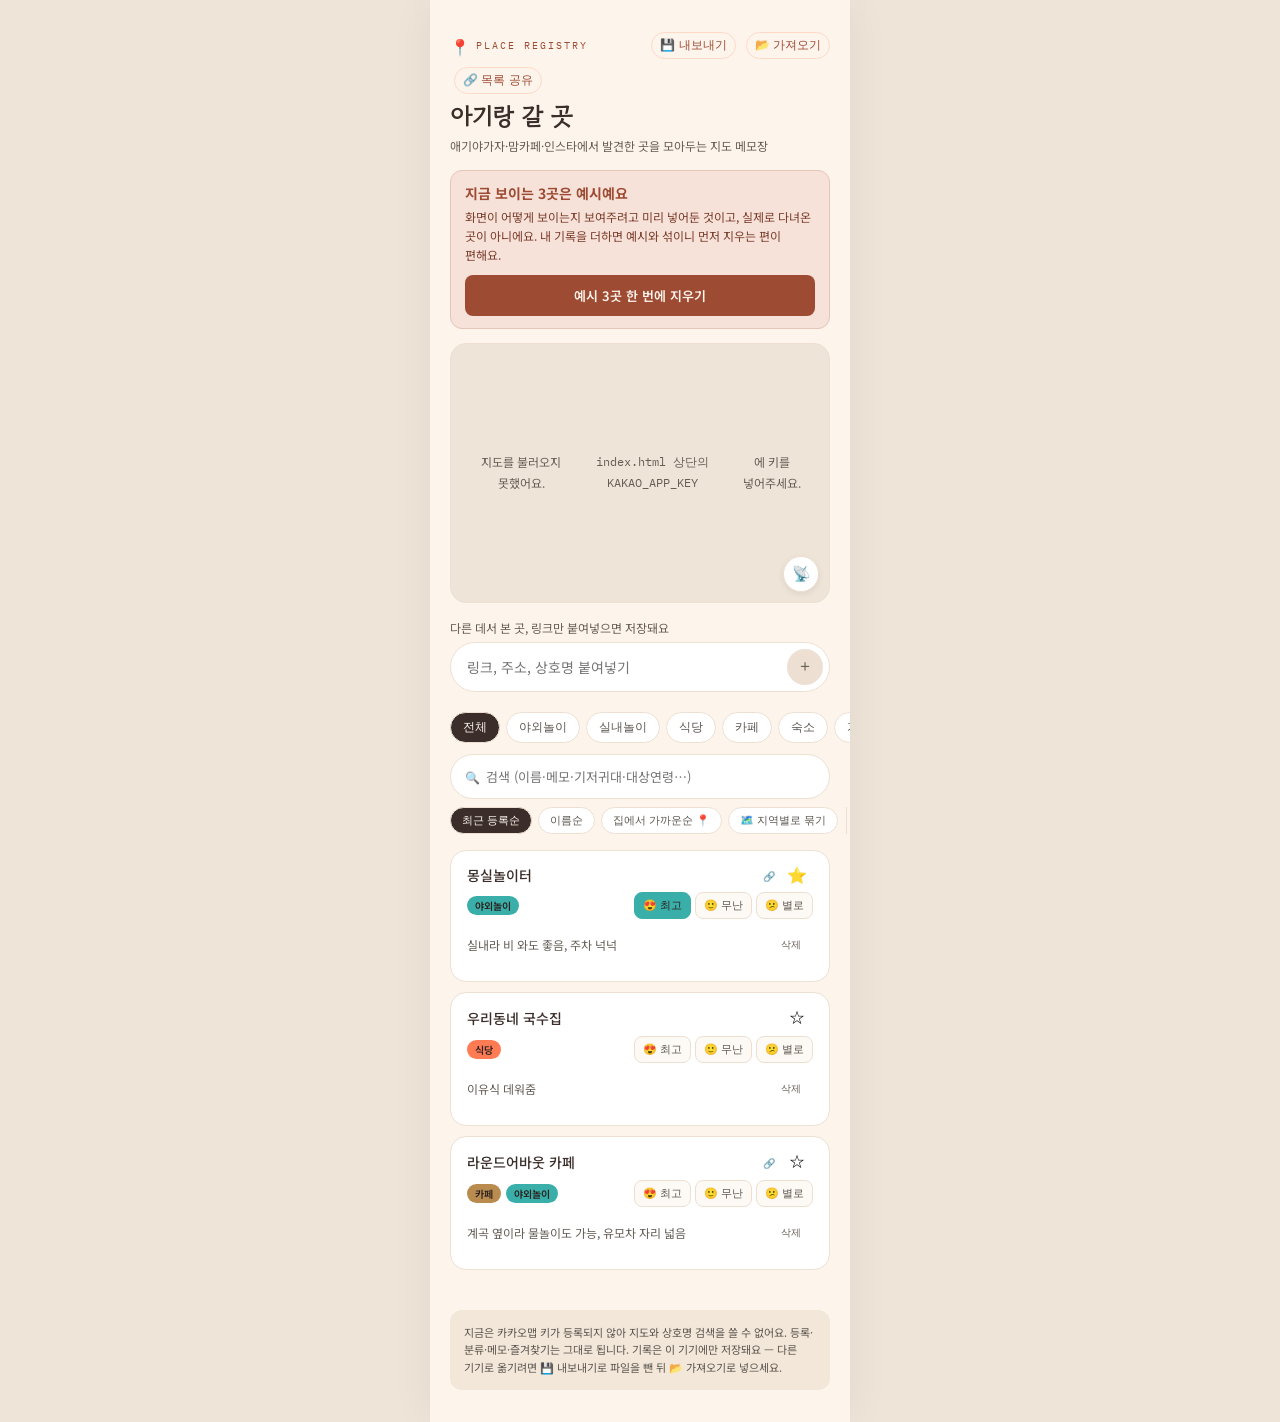
==== baby-place-registry/index.html @ be315171 "3초할일·아기랑갈곳 테스트 배포본 갱신 — 2026-09-28 머지분 정본(glowhalo-dev main 7690a0e) 그대로에 배포본 전용 noindex 줄만 유지. robo" ====
<!DOCTYPE html>
<html lang="ko">
<head>
<meta charset="UTF-8" />
<meta name="viewport" content="width=device-width, initial-scale=1.0, viewport-fit=cover" />
<title>아기랑 갈 곳</title>
<link rel="manifest" href="manifest.json" />
<link rel="icon" href="icons/icon-192.png" />
<link rel="apple-touch-icon" href="icons/apple-touch-icon.png" />
<meta name="theme-color" content="#FF7B54" />
<meta name="mobile-web-app-capable" content="yes" />
<meta name="apple-mobile-web-app-capable" content="yes" />
<meta name="apple-mobile-web-app-status-bar-style" content="black-translucent" />
<meta name="apple-mobile-web-app-title" content="아기랑 갈 곳" />
<!-- ⚠️ 이 줄은 배포본에만 있다(정본 glowhalo-dev 에는 없음).
     2026-09-26 회장 승인으로 "테스트용"으로만 올린 것이라 검색엔진에 잡히면 안 된다.
     테스트가 끝나면 이 폴더째 내린다. -->
<meta name="robots" content="noindex, nofollow" />
<meta name="description" content="애기야가자·맘카페·인스타에서 발견한 곳을, 링크만 붙여넣으면 바로 저장해두는 육아 전용 지도 메모장 — 자동 구분값 제안, 만족도, 즐겨찾기, 목록 파일 공유" />
<!-- 서비스워커 등록은 **폰트보다 먼저** 해야 한다.
     아래 @import가 응답을 못 받으면 그 스타일시트가 뒤따르는 스크립트 실행을 막는다.
     그래서 등록을 본문 스크립트에 두면 네트워크가 느리거나 끊긴 첫 방문에서 **등록 자체가 일어나지 않고**,
     다음 방문에도 오프라인이 안 되는데 아무도 모른다. (실측으로 확인했다 — 2026-09-25 큐 3.)
     여는 데 드는 비용이 거의 없고 나머지 코드에 기대지 않으므로 여기 둔다. -->
<script>
  if("serviceWorker" in navigator){
    navigator.serviceWorker.register("sw.js").catch(err => console.error("SW 등록 실패", err));
  }
</script>
<style>
  @import url('https://fonts.googleapis.com/css2?family=Gowun+Dodum&family=Noto+Sans+KR:wght@400;500;700&family=IBM+Plex+Mono:wght@500;600&display=swap');
  * { box-sizing:border-box; }
  /* 한글은 브라우저 기본값이 **음절 단위 아무 데서나 개행**이다. 좁은 폭에서 문구가 조금만 길어지면
     "내보내기"가 `내` / `보내기`로 반토막 난다 — 실측으로 320px 9곳, 375px 3곳, 390px 5곳이었다.
     (자매 앱 dividend-passbook이 2026-09-24에 정확히 이걸로 반려됐다.)

     `keep-all`을 몸통 전체에 건다. 이 앱은 화면 전부가 한국어 문장이고, 자리마다 골라 거는 쪽이
     오히려 빠뜨리기 쉬워서다. ⚠️ 대신 **긴 영문 토큰이 반대로 넘치는 것**을 같이 막는다 —
     장소 이름에 영문이 들어올 수 있고, 안내문에 `KAKAO_APP_KEY` 같은 식별자가 있다.
     `break-word`는 한 낱말이 줄을 통째로 넘칠 때만 끊으므로 한글 문장에는 영향이 없다.
     ⚠️ `anywhere`를 몸통에 걸어 봤더니 **한글과 로고까지 아무 데서나 끊겼다**(`PLACE REGISTR/Y`).
     그래서 몸통은 `break-word`로 두고, 사용자가 넣은 글자가 들어오는 자리에만 따로 건다(아래). */
  body { margin:0; background:#EFE4D8; font-family:'Noto Sans KR',sans-serif; display:flex; justify-content:center;
    word-break:keep-all; overflow-wrap:break-word; }
  .display { font-family:'Gowun Dodum', sans-serif; }
  .mono { font-family:'IBM Plex Mono', monospace; }
  .app { width:100%; max-width:420px; min-height:100vh; background:#FDF4EC; box-shadow:0 0 40px rgba(0,0,0,0.06); position:relative; }
  .header { padding:32px 20px 16px; }
  /* 머리말 버튼 줄. **줄바꿈은 이 행이 한다** — 버튼 안에서 낱말을 쪼개지 않는다.
     (B-1, 2026-09-26: `body`에 `keep-all`이 걸려 있는데도 「내보내기」가 360·390·430px 전부에서
      두 줄로 깨졌다. 같은 자리의 `overflow-wrap:break-word`가 칸이 좁아지는 순간 이기기 때문이다.
      `keep-all`은 「낱말 안에서 끊지 마라」이지 「칸을 넓혀라」가 아니다.) */
  .header .taghead { display:flex; align-items:center; gap:6px; flex-wrap:wrap; row-gap:8px; }
  .header .tag { font-size:10px; letter-spacing:.2em; color:#9E4B34; margin:0; }
  .header h1 { font-size:24px; margin:4px 0 0; color:#3B2E2A; }
  .header p.sub { font-size:12px; margin:4px 0 0; color:#655E56; }
  .addhint { font-size:12px; margin:0 0 6px; color:#655E56; }

  .map-wrap { position:relative; margin:0 20px 16px; border-radius:16px; overflow:hidden; border:1px solid #EDE0D2; height:260px; background:#EFE4D8; }
  #map { width:100%; height:100%; }
  .map-placeholder { height:100%; display:flex; align-items:center; justify-content:center; text-align:center; padding:20px; font-size:12px; line-height:1.7; color:#655E56; }
  .locate-btn { position:absolute; right:10px; bottom:10px; width:36px; height:36px; border-radius:999px; border:1px solid #EDE0D2; background:#fff; cursor:pointer; font-size:15px; box-shadow:0 2px 6px rgba(0,0,0,0.08); }

  .addwrap { padding:0 20px; }
  .quickadd { display:flex; align-items:center; gap:8px; border-radius:999px; padding:6px 6px 6px 16px; background:#fff; border:1px solid #EDE0D2; }
  .quickadd input { flex:1; border:none; outline:none; font-size:14px; padding:8px 0; color:#3B2E2A; background:transparent; font-family:'Noto Sans KR',sans-serif; }
  .quickadd button { width:36px; height:36px; border-radius:999px; border:none; display:flex; align-items:center; justify-content:center; background:#EDE0D2; color:#5C564F; cursor:pointer; flex-shrink:0; font-size:16px; }
  .quickadd button.active { background:#FF7B54; color:#2A211E; }

  #search-results { margin-top:8px; display:flex; flex-direction:column; gap:6px; }
  .searchitem { padding:10px 12px; border-radius:10px; background:#fff; border:1px solid #EDE0D2; cursor:pointer; }
  .searchitem b { display:block; font-size:13px; color:#3B2E2A; font-weight:500; }
  .searchitem span { display:block; font-size:11px; color:#655E56; margin-top:2px; }
  .searchempty { font-size:11px; color:#655E56; text-align:center; padding:10px 0; }
  .manuallink { display:block; width:100%; text-align:center; background:none; border:none; color:#655E56; font-size:11px; cursor:pointer; padding:10px 0 0; text-decoration:underline; }

  .draft { border-radius:16px; padding:16px; background:#fff; border:1px solid #EDE0D2; }
  .draft-top { display:flex; align-items:center; justify-content:space-between; margin-bottom:12px; }
  .draft-src { display:flex; align-items:center; gap:6px; font-size:11px; color:#655E56; }
  .draft-top button { background:none; border:none; cursor:pointer; color:#655E56; font-size:14px; }
  .draft input.name { width:100%; font-size:14px; font-weight:500; border-radius:8px; padding:8px 12px; margin-bottom:10px; border:1px solid #EDE0D2; background:#FDF9F4; color:#3B2E2A; box-sizing:border-box; }
  .draft-addr { font-size:11px; color:#655E56; margin:-6px 0 10px 2px; }
  .draft label { font-size:11px; color:#655E56; margin-bottom:6px; display:block; }
  .chiprow { display:flex; flex-wrap:wrap; gap:6px; margin-bottom:10px; }
  .chip { flex:1 1 auto; min-width:0; padding:6px 10px; border-radius:8px; font-size:11px; font-weight:500; border:1px solid #EDE0D2; background:#FDF9F4; color:#5C564F; cursor:pointer; text-align:center; }
  .chip.active { color:#fff; border:none; }
  .typeaddrow { display:flex; align-items:center; gap:6px; margin-bottom:12px; }
  .type-emoji-input { width:36px; flex-shrink:0; text-align:center; border-radius:8px; padding:6px 4px; border:1px dashed #EDE0D2; background:#FDF9F4; font-size:13px; color:#3B2E2A; font-family:inherit; }
  .type-name-input { flex:1; min-width:0; border-radius:8px; padding:6px 10px; border:1px dashed #EDE0D2; background:#FDF9F4; font-size:12px; color:#3B2E2A; font-family:'Noto Sans KR',sans-serif; }
  .type-emoji-input:focus, .type-name-input:focus { outline:none; border-color:#FF7B54; }
  .type-add-btn { flex-shrink:0; padding:6px 12px; border-radius:8px; border:none; background:#EDE0D2; color:#fff; font-size:11px; font-weight:500; cursor:pointer; }
  .draft textarea { width:100%; font-size:14px; border-radius:8px; padding:8px 12px; margin-bottom:12px; border:1px solid #EDE0D2; background:#FDF9F4; color:#3B2E2A; resize:none; box-sizing:border-box; font-family:'Noto Sans KR',sans-serif; }
  .locbtn { width:100%; padding:9px; border-radius:8px; border:1px dashed #FFB69A; background:#FFF6F1; color:#9E4B34; font-size:12px; font-weight:500; cursor:pointer; margin-bottom:12px; }
  .locbtn.set { border-style:solid; border-color:#EDE0D2; background:#FDF9F4; color:#5C564F; }
  .draft .save { width:100%; padding:10px; border-radius:12px; border:none; background:#3B2E2A; color:#FDF4EC; font-size:14px; font-weight:500; cursor:pointer; }

  .filters { padding:20px 20px 0; display:flex; align-items:center; gap:6px; overflow-x:auto; }
  /* 좁은 화면에서는 가로로 밀지 않고 접는다 — 320px에서 오른쪽이 잘려 보였다(3차 심사 ⚪ 참고).
     스크롤은 되지만 "여기 더 있다"가 보이지 않으면 없는 것과 같다. */
  @media (max-width: 380px) {
    .filters { flex-wrap:wrap; overflow-x:visible; row-gap:6px; }
    /* 접는 모드에서는 칩이 **줄어들 수 있어야** 한다. `flex-shrink:0`은 가로로 미는 모드에서
       칩이 납작해지지 않게 걸어 둔 것인데, 접는 모드에서는 그게 화면을 밀어낸다(320px에서 54px). */
    .fbtn { flex-shrink:1; max-width:100%; }
  }
  .fbtn { flex-shrink:0; padding:6px 12px; border-radius:999px; font-size:12px; font-weight:500; border:1px solid #EDE0D2; background:#fff; color:#5C564F; cursor:pointer; }
  .fbtn.active { background:#3B2E2A; color:#FDF4EC; }
  .favbtn { flex-shrink:0; width:32px; height:32px; border-radius:999px; display:flex; align-items:center; justify-content:center; border:1px solid #EDE0D2; background:#fff; cursor:pointer; font-size:14px; }
  .favbtn.active { background:#FFD966; }

  .typemgr { margin:8px 20px 0; display:flex; flex-direction:column; gap:6px; }
  .typemgr-row { display:flex; align-items:center; gap:8px; background:#fff; border:1px solid #EDE0D2; border-radius:10px; padding:8px 10px; }
  .typemgr-badge { width:22px; height:22px; border-radius:50%; display:flex; align-items:center; justify-content:center; font-size:11px; flex-shrink:0; }
  .typemgr-name { flex:1; min-width:0; border:none; border-bottom:1px solid transparent; background:transparent; font-size:12px; color:#3B2E2A; padding:4px 0; font-family:'Noto Sans KR',sans-serif; }
  .typemgr-name:focus { outline:none; border-bottom-color:#FF7B54; }
  .typemgr-del { flex-shrink:0; background:none; border:none; cursor:pointer; font-size:10px; color:#655E56; }
  .typemgr-del.confirm { color:#fff; background:#E0574C; padding:5px 10px; border-radius:8px; font-weight:500; font-size:11px; }

  .listbar { padding:10px 20px 0; }
  .searchbox { display:flex; align-items:center; gap:6px; border-radius:999px; padding:6px 6px 6px 14px; background:#fff; border:1px solid #EDE0D2; }
  .searchbox input { flex:1; border:none; outline:none; font-size:13px; padding:6px 0; color:#3B2E2A; background:transparent; font-family:'Noto Sans KR',sans-serif; }
  .clearbtn { background:none; border:none; cursor:pointer; color:#655E56; font-size:12px; padding:0 4px; opacity:0; pointer-events:none; }
  .clearbtn.show { opacity:1; pointer-events:auto; }
  .sortrow { padding:8px 20px 0; display:flex; gap:6px; overflow-x:auto; }
  .sortsep { flex-shrink:0; width:1px; align-self:stretch; background:#EDE0D2; margin:0 2px; }
  .sortbtn { flex-shrink:0; padding:5px 11px; border-radius:999px; font-size:11px; font-weight:500; border:1px solid #EDE0D2; background:#fff; color:#5C564F; cursor:pointer; }
  .sortbtn.active { background:#3B2E2A; color:#FDF4EC; }
  .groupbtn.active { background:#3AAFA9; }
  .region-header { display:flex; align-items:baseline; gap:5px; font-size:12px; font-weight:600; color:#5C564F; padding:0 2px; margin-top:4px; }
  .region-header:first-of-type { margin-top:0; }
  .region-count { font-size:10px; font-weight:500; color:#655E56; }

  .list { padding:16px 20px 40px; display:flex; flex-direction:column; gap:10px; }
  .empty { text-align:center; font-size:12px; color:#655E56; padding:40px 0; }
  .pcard { border-radius:16px; padding:14px 16px; background:#fff; border:1px solid #EDE0D2; cursor:pointer; transition:box-shadow .3s, border-color .3s; }
  .pcard.highlight { border-color:#FF7B54; box-shadow:0 0 0 3px rgba(255,123,84,0.18); }
  /* 3줄 배치(B-3). 각 줄이 자기 몫만 쓰게 하고, 만족도·삭제가 줄을 통째로 먹지 않게 한다. */
  .pcard-l1 { display:flex; align-items:center; gap:6px; }
  .pcard-l2 { display:flex; align-items:center; gap:8px; margin-top:6px; }
  .pcard-l3 { display:flex; align-items:center; gap:8px; margin-top:4px; }
  .pcard-tags { display:flex; align-items:center; gap:5px; flex-wrap:wrap; flex:1; min-width:0; }
  .psrc { font-size:10px; color:#655E56; flex-shrink:0; }
  .pcard-meta { display:flex; align-items:center; gap:6px; flex-wrap:wrap; }
  .badge { font-size:10px; font-weight:600; padding:2px 8px; border-radius:999px; color:#fff; }
  .noloc { font-size:10px; font-weight:500; color:#9E4B34; }
  .autotag { font-size:10px; font-weight:500; color:#5C564F; }
  /* 예시 데이터 경고. 맨 아래 작은 글씨로는 안 읽힌다 — 내용보다 **위**에 둔다.
     (자매 앱 dividend-passbook f18f7ec의 .example-banner를 이 앱 팔레트에 맞춘 것) */
  /* 읽지 못한 저장값 안내. 예시 배너와 같은 골격을 쓰지만 색을 달리해 더 센 경고로 읽히게 한다. */
  .broken-banner { margin:0 20px 14px; padding:12px 14px; border-radius:12px; background:#F6DADA; border:1px solid #E0A9A9; color:#8E2F2F; }
  .broken-banner .eb-body { color:#7A2A2A; }
  .broken-banner .eb-btn { background:#8E2F2F; }
  .broken-banner .eb-btn.plain { background:#FDF4EC; color:#8E2F2F; border:1px solid #E0A9A9; margin-top:8px; }
  .example-banner { margin:0 20px 14px; padding:12px 14px; border-radius:12px; background:#F7E2DA; border:1px solid #E6C4B6; color:#9E4B34; }
  .example-banner .eb-title { font-size:14px; font-weight:700; }
  .example-banner .eb-body { font-size:12px; line-height:1.6; margin-top:4px; color:#7A3D2A; }
  .example-banner .eb-btn { margin-top:10px; width:100%; padding:11px; border:0; border-radius:8px; background:#9E4B34; color:#FDF4EC; font-size:13px; font-weight:600; font-family:inherit; cursor:pointer; }
  .infobadge { font-size:10px; font-weight:600; padding:2px 7px; border-radius:999px; color:#5C564F; background:#fff; border:1px solid #EDE0D2; }
  /* 사용자가 넣은 값이 들어오는 자리. 끊길 데 없는 긴 영문 한 낱말이 오면 `break-word`로는 부족해
     화면이 가로로 밀린다(320px에서 470px까지 밀렸다 — **이 변경 전부터 있던 것**이고 main도 같다).
     `anywhere`는 최소너비 계산에도 반영돼서 실제로 줄어든다. 여기만 좁게 건다. */
  /* 사용자가 친 글자가 화면에 나오는 자리 **전부**. grep으로 뽑아 목록을 대조했다(STATUS 참고).
     처음에 눈에 띄는 넷만 넣고 **구분값(`.badge`)을 빠뜨려 5차 심사에서 반려됐다** — 그래서
     지금은 목록을 세어 놓고 거기서 고른다.
     ⚠️ flex 행 안에서는 `overflow-wrap`만으로 안 줄어든다 — `min-width:0`이 같이 있어야
     flex의 `min-width:auto` 기본값을 풀어 실제로 좁아진다. */
  .pname, .paddr, .pmemo, .draft-addr,
  .badge, .fbtn, .chip, .ub-text, .region-header, .searchrow b, .searchrow span, .typemgr-row
    { overflow-wrap:anywhere; min-width:0; }
  .pname { font-size:14px; font-weight:500; color:#3B2E2A; flex:1; min-width:0; }
  .paddr { font-size:11px; color:#B98B4E; }
  /* 메모는 한 줄로 자른다 — 목록을 훑는 화면이라 카드 높이가 들쭉날쭉하면 안 된다.
     전체 내용은 카드를 탭해 수정 모드에서 본다. */
  .pmemo { font-size:12px; line-height:1.5; color:#655E56; flex:1; min-width:0;
    overflow:hidden; text-overflow:ellipsis; white-space:nowrap; }
  .starbtn { background:none; border:none; cursor:pointer; font-size:16px; flex-shrink:0; min-width:32px; }
  .satrow { display:flex; gap:4px; flex-shrink:0; }
  .satbtn { padding:5px 8px; border-radius:8px; font-size:11px; font-weight:500; border:1px solid #EDE0D2; background:#FDF9F4; color:#5C564F; cursor:pointer; }
  .satbtn:disabled { cursor:default; opacity:.7; }
  /* 터치 영역은 44×44가 권장이다(이전 실측 32×16). 아기 안고 한 손 엄지로 쓰는 앱이다.
     보이는 글씨 크기는 그대로 두고 **영역만** 넓힌다. */
  .delbtn { background:none; border:none; cursor:pointer; font-size:10px; color:#655E56;
    min-width:44px; min-height:44px; padding:0 12px; display:inline-flex; align-items:center; justify-content:center; }
  .delbtn.confirm { color:#fff; background:#E0574C; border-radius:8px; font-weight:500; font-size:11px; }

  /* 되돌리기 — 자동으로 사라지지 않는다. 놓쳐서 잃는 자리를 또 만들지 않기 위해서다. */
  .undo-bar { margin:0 20px 12px; padding:12px 14px; border-radius:12px; background:#3B2E2A; color:#FDF4EC;
    display:flex; align-items:center; gap:10px; }
  .undo-bar .ub-text { flex:1; font-size:12px; line-height:1.5; }
  .undo-bar .ub-undo { border:0; border-radius:8px; padding:10px 14px; min-height:44px; background:#FDF4EC; color:#3B2E2A;
    font-size:13px; font-weight:600; font-family:inherit; cursor:pointer; flex-shrink:0; }
  .undo-bar .ub-close { border:0; background:none; color:#D8C9BC; font-size:16px; cursor:pointer;
    min-width:44px; min-height:44px; flex-shrink:0; }

  .footnote { margin:0 20px 32px; border-radius:12px; padding:14px; background:#F3E7D9; color:#5C564F; font-size:11px; line-height:1.6; }

  .sharebtn { background:none; border:none; cursor:pointer; font-size:12px; color:#9E4B34; margin-left:auto; padding:4px 8px; border-radius:999px; border:1px solid #FFD9C7; }
  /* 짧은 **고정** 라벨은 쪼개지지 않게 한다. 사용자 값이 들어오는 자리(`.badge`·`.chip`·`.fbtn`)에는
     절대 걸지 않는다 — 거기서는 쪼개지는 게 아니라 줄어드는 게 맞다. */
  .sharebtn, .satbtn, .sortbtn, .eb-btn, .ub-undo { white-space:nowrap; }
  .sharebtn { flex-shrink:0; }
  .sharebtn + .sharebtn { margin-left:0; }
  .sharebtn.plain { margin-left:4px; }

  .pin { width:30px; height:30px; border-radius:50% 50% 50% 0; transform:rotate(-45deg); display:flex; align-items:center; justify-content:center; box-shadow:0 2px 6px rgba(0,0,0,0.3); border:2px solid #fff; cursor:pointer; }
  .pin span { transform:rotate(45deg); font-size:14px; }
  .pin span.pin-multi { font-size:10px; letter-spacing:-1px; }

  .picker-overlay { position:fixed; inset:0; z-index:50; background:#FDF4EC; display:flex; flex-direction:column; }
  .picker-overlay.hidden { display:none; }
  .picker-map { flex:1; position:relative; }
  .picker-pin { position:absolute; top:50%; left:50%; transform:translate(-50%,-100%); font-size:32px; pointer-events:none; filter:drop-shadow(0 3px 3px rgba(0,0,0,0.3)); z-index:1; }
  .picker-top { position:absolute; top:0; left:0; right:0; padding:16px 20px; display:flex; align-items:center; justify-content:space-between; background:linear-gradient(rgba(0,0,0,0.35), transparent); z-index:2; }
  .picker-top span { color:#fff; font-size:12px; }
  .picker-top button { background:rgba(255,255,255,0.9); border:none; border-radius:999px; width:28px; height:28px; cursor:pointer; }
  .picker-bottom { padding:14px 20px 24px; display:flex; gap:10px; background:#FDF4EC; }
  .picker-bottom button { flex-shrink:0; padding:12px 14px; border-radius:12px; border:1px solid #EDE0D2; background:#fff; font-size:13px; cursor:pointer; }
  .picker-bottom .save { flex:1; border:none; background:#3B2E2A; color:#FDF4EC; font-weight:500; }
</style>
</head>
<body>
<div class="app">
  <div class="header">
    <div class="taghead">
      <span>📍</span><p class="tag mono">PLACE REGISTRY</p>
      <button class="sharebtn" id="export-btn">💾 내보내기</button>
      <button class="sharebtn plain" id="import-btn">📂 가져오기</button>
      <button class="sharebtn plain" id="share-btn" type="button" aria-label="목록을 파일로 공유">🔗 목록 공유</button>
    </div>
    <h1 class="display">아기랑 갈 곳</h1>
    <p class="sub">애기야가자·맘카페·인스타에서 발견한 곳을 모아두는 지도 메모장</p>
  </div>

  <div id="broken-banner"></div>
  <div id="example-banner"></div>

  <div class="map-wrap">
    <div id="map"></div>
    <button class="locate-btn" id="locate-btn" type="button" title="내 위치로 이동" aria-label="내 위치로 이동">📡</button>
  </div>

  <div class="addwrap" id="addwrap"></div>

  <div class="filters" id="filters"></div>
  <div id="type-manager"></div>
  <div class="listbar" id="listbar"></div>
  <div class="sortrow" id="sortrow"></div>
  <div id="undo-bar"></div>
  <div class="list" id="list"></div>

  <div class="footnote" id="footnote"></div>
</div>

<div class="picker-overlay hidden" id="picker-overlay">
  <div class="picker-map" id="picker-map"></div>
  <div class="picker-pin">📍</div>
  <div class="picker-top">
    <span>지도를 움직여서 위치를 맞춰주세요</span>
    <button id="picker-cancel" type="button" aria-label="위치 선택 닫기">✕</button>
  </div>
  <div class="picker-bottom">
    <button id="picker-locate">📡 내 위치</button>
    <button class="save" id="picker-confirm">이 위치로 설정</button>
  </div>
</div>

<script>
const KAKAO_APP_KEY = "506c92e31aa00061f08cbc64599bf63c";

const BASE_TYPES = [
  { key:"야외놀이", color:"#3AAFA9", icon:"🌳" },
  { key:"실내놀이", color:"#6C8EBF", icon:"🎠" },
  { key:"식당", color:"#FF7B54", icon:"🍽️" },
  { key:"카페", color:"#B98B4E", icon:"☕" },
  { key:"숙소", color:"#8E6C97", icon:"🛏️" },
  { key:"기타", color:"#8C8378", icon:"📍" },
];
const TYPE_PRIORITY = ["야외놀이", "실내놀이", "식당", "카페", "숙소", "기타"]; // 핀 대표 아이콘 우선순위 — 노는 것 위주
const LEGACY_TYPE_MAP = { "놀곳":"야외놀이", "먹을곳":"식당" }; // 구 분류값 호환 — 저장된 데이터는 그대로 두고 표시할 때만 변환
const DEFAULT_TYPE_INFO = { color:"#8C8378", icon:"📍" }; // 삭제된 커스텀 구분값 등 매칭 실패 시 안전한 기본값
const CUSTOM_TYPE_COLORS = ["#5B8C5A","#C97064","#4F86C6","#A2678A","#D4A24C","#5C9EAD","#9C6644","#6F7CB3"]; // 커스텀 구분값 자동 배정 팔레트 — 순환 배정

// 사용자가 추가한 커스텀 구분값. 기본 6종(BASE_TYPES)에 이어붙여 화면에선 늘 allTypes()를 통해서만 참조한다.
let customTypes = [];
const TYPES_STORAGE_KEY = "baby-place-registry:customTypes";

function allTypes(){ return [...BASE_TYPES, ...customTypes]; }
function typePriorityList(){ return [...TYPE_PRIORITY, ...customTypes.map(t => t.key)]; } // 커스텀 타입은 우선순위 끝에 붙임
function nextCustomColor(){ return CUSTOM_TYPE_COLORS[customTypes.length % CUSTOM_TYPE_COLORS.length]; }

function normalizeTypes(p){
  let arr;
  if(Array.isArray(p.types) && p.types.length) arr = p.types;
  else if(p.type) arr = [p.type];
  else arr = ["기타"];
  return arr.map(t => LEGACY_TYPE_MAP[t] || t);
}
function primaryType(types){
  const order = typePriorityList();
  return order.find(k => types.includes(k)) || types[0];
}

function loadLocalTypes(){
  const saved = localStorage.getItem(TYPES_STORAGE_KEY);
  if(saved){
    try {
      const parsed = JSON.parse(saved);
      if(Array.isArray(parsed)) customTypes = parsed;
      else markStorageBroken(saved);
    } catch(e){ markStorageBroken(saved); }
  }
  lastSavedTypes = JSON.stringify(customTypes);
}
function persistTypes(){
  return writeLocal(TYPES_STORAGE_KEY, JSON.stringify(customTypes), () => {
    lastSavedTypes = JSON.stringify(customTypes);
  });
}

function createCustomType(nameRaw, iconRaw){
  const key = (nameRaw || "").trim();
  if(!key) return null;
  if(allTypes().some(t => t.key === key)){
    alert(`"${key}" 구분값은 이미 있어요.`);
    return null;
  }
  const icon = (iconRaw || "").trim() || "🏷️";
  const color = nextCustomColor();
  const newType = { key, icon, color };
  newType.id = "custom-" + Date.now().toString(36) + Math.random().toString(36).slice(2,6);
  customTypes = [...customTypes, newType];
  // 저장이 실패하면 `persistTypes()`가 화면 상태까지 되돌린다. 그때 **성공을 돌려주면 안 된다** —
  // 부르는 쪽이 이 값을 그 장소의 구분값으로 배정해서, **존재하지 않는 구분값이 붙은 장소**가 생긴다.
  // (자율 QA 실측 2026-09-25: 공간을 채운 뒤 부르면 저장은 실패했는데 성공을 돌려줬다.)
  if(!persistTypes()){
    renderFilters();
    return null;
  }
  renderFilters();
  return newType;
}

function typeAddRowHtml(extraAttr){
  return `
    <div class="typeaddrow" ${extraAttr}>
      <input class="type-emoji-input" maxlength="4" placeholder="🏷️" aria-label="새 구분 아이콘" />
      <input class="type-name-input" placeholder="+ 새 구분 추가" aria-label="새 구분 이름" />
      <button type="button" class="type-add-btn">추가</button>
    </div>`;
}
/* 구분 추가 줄은 등록 폼(#addwrap)과 수정 카드(#list) 양쪽에 들어가고, 둘 다 innerHTML로 갈린다.
   그래서 개별 요소가 아니라 document에 한 번만 건다 — 목록 위임과 같은 방식이다.
   (3차 심사 ⚪ 참고: 여기만 인라인 핸들러가 남아 "전부 걷어냈다"는 주석과 어긋났다.
    사용자 값이 들어가는 자리가 아니라 XSS는 아니었지만, 주석이 거짓말을 하고 있었다.) */
function wireTypeAddDelegation(){
  document.addEventListener("click", e => {
    const btn = e.target.closest(".type-add-btn");
    if(btn) handleTypeAddClick(btn);
  });
  document.addEventListener("keydown", e => {
    if(e.key !== "Enter") return;
    const input = e.target.closest(".type-name-input");
    if(!input) return;
    e.preventDefault();
    const btn = input.closest(".typeaddrow").querySelector(".type-add-btn");
    if(btn) handleTypeAddClick(btn);
  });
}

function handleTypeAddClick(btn){
  const row = btn.closest(".typeaddrow");
  const nameInput = row.querySelector(".type-name-input");
  const emojiInput = row.querySelector(".type-emoji-input");
  const nt = createCustomType(nameInput.value, emojiInput.value);
  if(!nt) return;
  if(row.dataset.kind === "draft" && draft){
    draft.types = [...draft.types, nt.key];
    renderAdd();
  } else if(row.dataset.kind === "edit" && editingId === row.dataset.editId && editBuffer){
    editBuffer.types = [...editBuffer.types, nt.key];
    renderList();
  }
}

let typeManagerOpen = false;
let pendingTypeDeleteKey = null;
let pendingTypeDeleteTimer = null;
function renderTypeManager(){
  const el = document.getElementById("type-manager");
  if(!el) return;
  if(!typeManagerOpen || customTypes.length === 0){ el.innerHTML = ""; return; }
  el.innerHTML = `<div class="typemgr">` + customTypes.map(t => `
    <div class="typemgr-row" data-key="${esc(t.key)}">
      <span class="typemgr-badge" style="background:${esc(t.color)}">${esc(t.icon)}</span>
      <input class="typemgr-name" value="${esc(t.key)}" aria-label="구분 이름" />
      <button type="button" class="typemgr-del ${pendingTypeDeleteKey===t.key?'confirm':''}" data-key="${esc(t.key)}">${pendingTypeDeleteKey===t.key ? "삭제 확정" : "삭제"}</button>
    </div>`).join("") + `</div>`;
  el.querySelectorAll(".typemgr-name").forEach(input => {
    input.addEventListener("change", e => {
      const row = e.target.closest(".typemgr-row");
      renameCustomType(row.dataset.key, e.target.value);
    });
  });
  el.querySelectorAll(".typemgr-del").forEach(btn => {
    btn.addEventListener("click", () => requestDeleteType(btn.dataset.key));
  });
}
function renameCustomType(oldKey, newNameRaw){
  const newName = newNameRaw.trim();
  if(!newName || newName === oldKey){ renderTypeManager(); return; }
  if(allTypes().some(t => t.key === newName)){
    alert(`"${newName}" 구분값은 이미 있어요.`);
    renderTypeManager();
    return;
  }
  customTypes = customTypes.map(t => t.key===oldKey ? {...t, key:newName} : t);
  places = places.map(p => (p.types||[]).includes(oldKey) ? {...p, types:p.types.map(t => t===oldKey ? newName : t)} : p);
  persistTypes();
  persist();
  renderAll();
}
function requestDeleteType(key){
  clearTimeout(pendingTypeDeleteTimer);
  if(pendingTypeDeleteKey === key){
    pendingTypeDeleteKey = null;
    deleteCustomType(key);
    return;
  }
  pendingTypeDeleteKey = key;
  pendingTypeDeleteTimer = setTimeout(() => { pendingTypeDeleteKey = null; renderTypeManager(); }, 3000);
  renderTypeManager();
}
function deleteCustomType(key){
  // 구분값 정의만 지운다 — 이미 이 구분값을 쓰고 있는 장소의 types 문자열은 그대로 남아 데이터 손실이 없다.
  const typeDoc = customTypes.find(t => t.key === key);
  if(!typeDoc) return;
  if(filterType === key) filterType = "전체";
  customTypes = customTypes.filter(t => t.key !== key);
  persistTypes();
  renderAll();
}
/* 방문후기에 **순서**를 준다. 회장 지시의 핵심은 「최고~보통까지 보기」 —
   단일 선택이 아니라 **기준선(이상) 필터**다(B-4, 2026-09-26). */
const SATISFACTIONS = [
  { key:"최고", emoji:"😍", color:"#3AAFA9", rank:3 },
  { key:"무난", emoji:"🙂", color:"#B98B4E", rank:2 },
  { key:"별로", emoji:"😕", color:"#8C8378", rank:1 },
];
const satRank = key => (SATISFACTIONS.find(s => s.key === key) || {}).rank || 0;

/* 육아 전용 구조화 필드 — 상품 컨셉이 차별점으로 내건 것들이다.
   문서에만 있고 코드에는 없던 상태를 2026-09-18 QA가 잡았다. 기저귀대·수유실도
   자유 메모에 묻혀 있어 한눈에 못 보고 검색도 안 됐다.

   **등록할 때는 묻지 않는다.** "저장은 아무것도 기다리지 않는다"가 이 앱의 원칙이라,
   붙여넣기는 그대로 즉시 끝나고 이 값들은 카드 수정에서 나중에 채운다.
   채우면 뱃지로 보이고 목록 검색에도 걸린다.                                  */
const AGE_RANGES = [
  { key:"0~1살", emoji:"🍼" },
  { key:"1~3살", emoji:"🧸" },
  { key:"3살~",  emoji:"🛴" },
  { key:"전연령", emoji:"👪" },
];
const AMENITIES = [
  { key:"기저귀대", emoji:"🚼" },
  { key:"수유실",   emoji:"🤱" },
  { key:"유아의자", emoji:"🪑" },
  { key:"주차",     emoji:"🅿" },
];
const AGE_KEYS = AGE_RANGES.map(a => a.key);
const AMENITY_KEYS = AMENITIES.map(a => a.key);
const SEOUL_CITY_HALL = { lat:37.5665, lng:126.9780 };

// "가까운 순" 정렬 기준점(내 집 위치) — 기기별 개인 설정이라 Firestore가 아닌 localStorage에만 저장.
// 처음 쓸 땐 비어있고, "집에서 가까운순"을 처음 누를 때 지도에서 직접 찍어서 설정한다(ensureHome 참고).
const HOME_KEY = "baby-place-registry:home";
let HOME = loadHome();
function loadHome(){
  try {
    const saved = JSON.parse(localStorage.getItem(HOME_KEY));
    if(saved && Number.isFinite(saved.lat) && Number.isFinite(saved.lng)) return saved;
  } catch(e){ /* 저장값 손상 시 미설정 취급 */ }
  return null;
}
function saveHome(loc){
  const prev = HOME;
  HOME = { lat:loc.lat, lng:loc.lng };
  try {
    localStorage.setItem(HOME_KEY, JSON.stringify(HOME));
  } catch(err){
    HOME = prev;   // 저장 못 했으면 기억하고 있는 척하지 않는다
    alert("저장 공간이 가득 차서 집 위치를 기억하지 못했어요. 오래된 기록을 지운 뒤 다시 설정해주세요.");
  }
}
function ensureHome(onReady){
  if(HOME){ onReady(); return; }
  if(!mapReady){ alert("가까운 순 정렬을 쓰려면 지도가 필요해요. 카카오 지도 키가 설정되면 이용할 수 있어요."); return; }
  alert("먼저 내 위치(집)를 지도에서 설정해주세요. 한 번 설정하면 이 기기에서 계속 기억해요.");
  openPicker(null, loc => { saveHome(loc); onReady(); });
}

/* ---------- 저장값을 읽지 못했을 때 ----------
   예전에는 `catch`가 **아무 말 없이 기본 샘플로 돌아갔다.** 그래서 이런 일이 벌어졌다
   (실측, 2026-09-25): 깨진 값이 있는 채로 열면 내 기록 대신 예시가 보이고 알림은 0건 →
   사용자가 "사라졌네" 하며 즐겨찾기를 한 번 누르면 **그 한 번이 깨진 원본을 예시로 덮어쓴다.**
   **복구 가능한 상태가 복구 불가로 바뀌는 것**이 이 결함의 본질이었다.

   그래서 손상을 알면:
     1) **아무것도 쓰지 않는다** — 마지막 사본을 지우지 않는다.
     2) 깨진 원본을 **파일로 내려받을 길**을 준다.
     3) 새로 시작하는 것은 사용자가 확인해야만 한다.
   저장 키를 더 만들지 않으려고 구조체를 메모리에만 둔다.                        */
let storageBroken = false;
let brokenRaw = null;

function markStorageBroken(raw){
  storageBroken = true;
  if(brokenRaw === null) brokenRaw = raw;
}

function downloadBroken(){
  try {
    const blob = new Blob([String(brokenRaw == null ? "" : brokenRaw)], { type:"application/json" });
    const url = URL.createObjectURL(blob);
    const a = document.createElement("a");
    a.href = url; a.download = "아기랑갈곳-읽지못한저장값.json";
    document.body.appendChild(a); a.click(); document.body.removeChild(a);
    setTimeout(() => URL.revokeObjectURL(url), 1000);
  } catch(err){
    alert("내려받기에 실패했어요: " + (err && err.message ? err.message : err));
  }
}

function startFreshAfterBroken(){
  if(!confirm("읽지 못한 저장값을 지우고 새로 시작할까요?\n\n먼저 «읽지 못한 값 내려받기»로 파일을 빼 두는 편이 안전해요. 이 동작은 되돌릴 수 없어요.")) return;
  try {
    localStorage.removeItem(STORAGE_KEY);
    localStorage.removeItem(TYPES_STORAGE_KEY);
  } catch(e){ /* 지우기까지 막히면 아래 상태만 풀어 준다 */ }
  storageBroken = false;
  brokenRaw = null;
  location.reload();
}

const STORAGE_KEY = "baby-place-registry:places";
let idSeq = 10;
/* ⚠️ 아래는 화면을 채워 보기 위한 **예시 데이터**다. 실제 기록이 아니다.
   `isExample`은 저장까지 따라간다 — 표시를 저장에 끌고 가야 "예시만 골라 지우기"가 성립한다.
   (재QA 반려 2번, 2026-09-21: 처음 여는 사람에게 이 셋이 자기 기록처럼 보였다.
    ⭐즐겨찾기와 😍만족도까지 켜진 채라 더 그랬다.)                              */
let places = [
  { id:"1", isExample:true, raw:"https://map.kakao.com/xxxxx", source:"link", name:"몽실놀이터", types:["놀곳"], memo:"실내라 비 와도 좋음, 주차 넉넉", favorite:true, lat:37.5665, lng:126.9780, satisfaction:"최고" },
  { id:"2", isExample:true, raw:"우리동네 국수집", source:"text", name:"우리동네 국수집", types:["먹을곳"], memo:"이유식 데워줌", favorite:false, lat:37.5651, lng:126.9895 },
  { id:"3", isExample:true, raw:"https://place.map.naver.com/yyyyy", source:"link", name:"라운드어바웃 카페", types:["카페","놀곳"], memo:"계곡 옆이라 물놀이도 가능, 유모차 자리 넓음", favorite:false, lat:37.5600, lng:126.9700 },
];
let draft = null;
let rawInput = "";
let filterType = "전체";
let favOnly = false;
let minRating = 0;   // 0 = 전체 · 1~3 = 그 등급 **이상**만
let listQuery = "";
let sortMode = "recent"; // "recent" | "name" | "distance"
let groupByRegion = false;

let addMode = "search"; // "search" | "manual" — !mapReady일 땐 항상 manual로 폴백
let searchQuery = "";
let searchResults = [];
let searchDone = false;
let searchDebounceTimer = null;
let placesService = null;

function exampleCount(){ return places.filter(p => p.isExample).length; }

// 예시만 골라 지운다. 내가 넣은 것은 남긴다 — 섞인 뒤에 통째로 지우면 그게 데이터 손실이다.
function clearExamples(){
  const n = exampleCount();
  if(n === 0) return;
  lastRemoved = snapshotRemoval(p => p.isExample, `예시 ${n}곳`);
  places = places.filter(p => !p.isExample);
  renderAll();
  withSaveIntent("delete", persist);   // 저장이 막히면 persist()가 되돌리고 알린다(저장 실패 처리 참고)
}

function nextIdSeq(){
  return places.reduce((m,p) => {
    const n = Number(p.id);
    return Number.isFinite(n) ? Math.max(m, n) : m;
  }, 0) + 1;
}

/* 손댈 수 없는 레코드를 만들지 않는다 — **유령 데이터**.
   실측(자율 QA 2026-09-27): `id`가 없거나 `null`인 레코드는 **화면에는 보이는데 지워지지 않는다.**
   카드는 `data-id="undefined"`로 그려지고, 삭제는 `x.id !== "undefined"`로 걸러서 영원히 안 맞는다.
   즐겨찾기·만족도·수정도 같은 이유로 전부 먹지 않는다. 이름이 없으면 카드에 글자 그대로
   「undefined」가 뜬다.

   손으로 고친 파일이나 옛 판본에서 올 수 있다(가져오기는 막고 있다 — `parseBackup`이 이름을
   요구하고 id를 새로 매긴다). **지우지 않고 고쳐 준다** — 남의 기록을 조용히 버리는 것보다 낫다.
   저장은 하지 않는다(손상 처리와 같은 이유). 다음 변경 때 함께 저장된다. */
function repairRecords(list){
  const seen = new Set();
  return list.map(p => {
    const out = {...p};
    const id = out.id == null ? "" : String(out.id);
    if(!id.trim() || seen.has(id)) out.id = String(idSeq++);
    else out.id = id;
    seen.add(out.id);
    if(typeof out.name !== "string" || !out.name.trim()) out.name = "이름 없음";
    return out;
  });
}

function loadLocalState(){
  const saved = localStorage.getItem(STORAGE_KEY);
  if(saved){
    try {
      const parsed = JSON.parse(saved);
      // 빈 배열은 "사용자가 다 지웠다"는 뜻이다 — 예시를 되살리지 않는다.
      // 되살리면 "지워지지 않는다"로 읽힌다.
      if(Array.isArray(parsed)){
        places = parsed;
        idSeq = nextIdSeq();
      }
      else markStorageBroken(saved);   // 배열이 아니면 우리 형식이 아니다
    } catch(e){ markStorageBroken(saved); }
  }
  const normalized = repairRecords(places.map(p => ({...p, types: normalizeTypes(p)})));
  /* 되돌릴 기준선. 이게 없으면 첫 저장 실패 때 돌아갈 곳이 없다.
     ⚠️ **기준선은 저장소와 같은 모양이어야 한다.** 정규화한 배열로 기준선을 잡으면
     구 분류값(`놀곳`→`야외놀이`)이 있는 데이터에서 **기준선 ≠ 저장소**가 되어,
     첫 저장 때마다 "다른 탭이 썼다"로 갈라진다. 실측(2026-09-27)으로 확인했고,
     비교가 이름·위치 기준(`sameSpot`)이라 결과는 같았지만 **모양을 어긋나게 둘 이유가 없다.**
     (다른 앱에서는 같은 어긋남이 거짓 충돌 경고로 터졌다 — ORDERS 2026-09-27.)
     그래서 읽어온 **원문 그대로**를 기준선으로 쓰고, 정규화는 화면 쪽에만 둔다. */
  lastSavedPlaces = saved && Array.isArray(places) ? saved : JSON.stringify(normalized);
  places = normalized;
}

/* ---------- 저장 실패를 삼키지 않는다 ----------
   이 앱의 모든 변경 함수는 **화면을 먼저 그리고 저장을 나중에** 부른다.
   그래서 `localStorage`가 가득 차 `setItem`이 던지면, 화면에는 이미 "됐다"고 그려진 뒤였다.
   재QA 실측(2026-09-21): 한도를 채운 상태에서 장소를 등록하면 카드가 정상적으로 뜨고 알림은 0건,
   새로고침하면 흔적 없이 사라졌다. **사용자가 잃는 걸 모른 채 잃는다.**

   그래서 저장이 실패하면 **화면을 저장된 상태로 되돌리고** 왜인지 말한다.
   되돌리지 않으면 "화면엔 있는데 실제로는 없는" 상태가 그대로 남는다.       */
let lastSavedPlaces = null;   // 마지막으로 저장에 성공한 내용. 되돌릴 때 쓴다.
let lastSavedTypes = null;
let saveBroken = false;       // 연속 실패에 같은 알림을 쏟아내지 않기 위한 표시

function writeLocal(key, json, onOk){
  if(storageBroken){
    // 마지막 사본을 지우지 않는다. 사용자가 «새로 시작»을 고르기 전까지는 아무것도 쓰지 않는다.
    if(!saveBroken){
      saveBroken = true;
      alert("저장된 기록을 읽지 못한 상태라, 덮어쓰지 않으려고 저장을 멈춰 두었어요.\n\n위 안내에서 «읽지 못한 값 내려받기»로 파일을 빼 둔 뒤 «새로 시작»을 골라주세요.");
    }
    return false;
  }
  try {
    localStorage.setItem(key, json);
    if(onOk) onOk();
    saveBroken = false;
    return true;
  } catch(err){
    rollbackToSaved(err);
    return false;
  }
}

/* 지금 저장하려는 변경이 **무엇인지**. 저장이 실패했을 때 되돌리기 기회를 어떻게 다룰지가 여기서 갈린다.
   3차 심사 지적(2026-09-23): 예전에는 실패 원인과 무관하게 `lastRemoved`를 늘 지웠다.
   그래서 A를 지워 되돌리기 바가 떠 있는데 **A와 아무 상관 없는** B의 저장이 실패하면,
   A를 되돌릴 기회가 아무 말 없이 사라졌다. "자동 타임아웃을 걸지 않는다"는 바로 위 약속과 어긋난다. */
let saveIntent = null;   // "delete" | "undo" | null(그 밖의 변경)

function withSaveIntent(intent, fn){
  const prev = saveIntent;
  saveIntent = intent;
  try { return fn(); } finally { saveIntent = prev; }
}

function rollbackToSaved(err){
  // 저장된 내용으로 화면을 되돌린다 — 저장 안 된 것을 저장된 것처럼 두지 않는다.
  try {
    if(lastSavedPlaces !== null) places = JSON.parse(lastSavedPlaces);
    if(lastSavedTypes !== null) customTypes = JSON.parse(lastSavedTypes);
  } catch(e){ /* 되돌릴 내용까지 깨졌으면 화면은 건드리지 않는다 */ }

  const why = err && err.name ? `\n\n(${err.name})` : "";
  const howTo = "\n\n💾 내보내기로 기록을 파일에 빼둔 뒤 오래된 항목을 지우면 다시 저장할 수 있어요.";

  if(saveIntent === "delete"){
    // 실패한 저장이 그 삭제 자체다. 지워진 적이 없으니 되돌릴 것도 없다.
    lastRemoved = null;
    renderAll();
    if(saveBroken) return;
    saveBroken = true;
    alert("저장 공간이 가득 차서 삭제를 저장하지 못했어요. 지워지지 않았습니다." + howTo + why);
    return;
  }

  if(saveIntent === "undo"){
    // 되돌리기가 저장되지 않았다. **기회를 없애지 않는다** — 자리를 비운 뒤 다시 누르면 된다.
    // 이건 사용자가 방금 누른 동작이 실패한 것이라, 이미 한 번 알렸더라도 반드시 말한다.
    renderAll();
    saveBroken = true;
    alert("저장 공간이 가득 차서 되돌리지 못했어요. 되돌리기는 그대로 두었으니, 자리를 비운 뒤 다시 눌러주세요." + howTo + why);
    return;
  }

  // 그 밖의 변경이 실패한 경우. 삭제는 **이미 저장돼 있고** 되돌리기만 날아가면 안 된다.
  renderAll();
  if(saveBroken) return;      // 이미 한 번 알렸으면 되돌리기만 한다
  saveBroken = true;
  alert("저장 공간이 가득 차서 방금 변경을 저장하지 못했어요. 화면을 저장된 상태로 되돌렸습니다."
    + (lastRemoved ? " (지운 항목의 되돌리기는 그대로 둡니다.)" : "") + howTo + why);
}

/* 탭을 둘 열면 각 탭이 자기 메모리의 배열을 통째로 덮어쓴다 —
   실측(자율 QA 2026-09-25): 탭1에서 등록하고 탭2에서 등록하면 **탭1의 기록이 사라진다.**
   탭2는 열 때의 상태만 알고 탭1의 추가를 모른다. (자매 앱 coach-practice가 같은 결함으로 반려됐다.)

   그래서 쓰기 직전에 **저장소가 내가 아는 것과 같은지** 본다. 다르면 다른 탭이 쓴 것이므로
   **두 쪽을 합친 뒤** 쓴다. 합치는 기준은 가져오기와 같다(`sameSpot` — 이름+위치).
   ⚠️ "저장소에 있는데 내게 없는 것"을 그냥 더하면 **내가 방금 지운 것이 되살아난다.**
   그래서 내가 마지막으로 본 저장 내용을 기준선으로 두고 셋을 대조한다 —
   다른 탭이 **더한 것**은 가져오고, 다른 탭이 **지운 것**은 내 쪽에서도 지운다. */
function mergeOtherTabWrites(){
  let stored = null;
  try { stored = localStorage.getItem(STORAGE_KEY); } catch(e){ return; }
  if(stored === null || stored === lastSavedPlaces) return;   // 다른 탭이 쓴 것이 없다
  let other = null, base = null;
  try {
    other = JSON.parse(stored);
    base = lastSavedPlaces === null ? [] : JSON.parse(lastSavedPlaces);
  } catch(e){ return; }                                       // 손상은 손상 경로가 다룬다
  if(!Array.isArray(other) || !Array.isArray(base)) return;

  // **기준선(내가 마지막으로 본 저장 내용)과 셋을 대조한다.** 그냥 "저장소에 있는데 내게 없는 것"을
  // 더하면, 내가 방금 지운 것이 다시 살아난다 — "지워지지 않는다"가 되므로 기준선이 필요하다.
  const named = x => x && typeof x.name === "string" ? { ...x, name:String(x.name) } : null;
  const has = (list, x) => list.some(y => sameSpot(x, y));

  const addedElsewhere = other.map(named).filter(Boolean).filter(o => !has(base, o) && !has(places, o));
  const deletedElsewhere = base.map(named).filter(Boolean).filter(b => !has(other, b));

  if(addedElsewhere.length === 0 && deletedElsewhere.length === 0){ lastSavedPlaces = stored; return; }
  let next = places;
  if(deletedElsewhere.length) next = next.filter(mine => !has(deletedElsewhere, mine));
  if(addedElsewhere.length) next = [...next, ...addedElsewhere.map(o => ({ ...o, id: String(idSeq++) }))];
  places = next;
  renderAll();
}

function persist(){
  mergeOtherTabWrites();
  const json = JSON.stringify(places);
  return writeLocal(STORAGE_KEY, json, () => { lastSavedPlaces = json; });
}

/* 공유 — 이름이 하는 말과 실제 동작을 맞춘다.
   예전에는 앱 주소만 복사해 놓고 그 자리에서 "목록은 따라가지 않아요"라고 알렸다.
   기대를 만들어놓고 바로 꺾는 동작이라 QA에서 반려됐다(2026-09-18).
   이제는 내보내기와 **같은 백업 파일**을 그대로 보낸다 — 받는 쪽은 가져오기로 열면 된다.
   집 위치는 백업과 마찬가지로 담기지 않는다(buildBackupPayload 주석 참고).       */
function shareList(){
  let file;
  try {
    file = new File([backupBlob()], backupFileName(), { type:"application/json" });
  } catch(err){
    // File 생성자가 없는 아주 오래된 브라우저 — 내려받기로 대체한다.
    shareFallback();
    return;
  }
  const canShareFiles = navigator.canShare && navigator.canShare({ files:[file] });
  if(navigator.share && canShareFiles){
    navigator.share({
      files: [file],
      title: "아기랑 갈 곳 목록",
      text: "아기랑 갈 곳에 모아둔 장소 목록이에요. 앱에서 '가져오기'로 열면 그대로 들어가요."
    }).catch(err => {
      // 사용자가 취소한 것은 실패가 아니다 — 아무 말도 하지 않는다.
      if(err && (err.name === "AbortError" || err.name === "NotAllowedError")) return;
      shareFallback();
    });
    return;
  }
  shareFallback();
}

// 바로 보내기가 안 되는 환경(대부분의 PC 브라우저)에서는 파일로 내려주고, 왜인지 말한다.
function shareFallback(){
  const ok = downloadBackup();
  if(ok) alert("이 브라우저는 바로 보내기를 지원하지 않아 목록 파일로 저장했어요. 메신저나 메일에 첨부해 보내면, 받는 사람이 '가져오기'로 열 수 있어요.");
}

/* ---------- 내보내기 / 가져오기 ----------
   기록이 이 기기의 localStorage에만 있다. 브라우저 데이터를 지우면 통째로 사라지므로
   파일로 빼 둘 길이 필요하다.

   집 위치(`baby-place-registry:home`)는 일부러 담지 않는다 — 기기별 개인 설정이고,
   정밀 좌표가 파일로 돌아다니는 것이 이 앱이 실제로 한 번 겪은 유출 경로다.
   다시 찍는 데 한 번 탭이면 된다. (판단이 다르면 총괄이 뒤집으면 된다.)              */

/* 가져오는 파일은 남이 만들 수도, 망가져 있을 수도 있다. 길이를 잘라 둔다 —
   실측(2026-09-25): 2만 자짜리 이름과 5만 자짜리 메모가 **아무 저항 없이 그대로 들어왔다.**
   카드 한 장이 화면을 통째로 먹고, 저장 공간도 그만큼 먹는다.                 */
const MAX_IMPORT_NAME = 100;
const MAX_IMPORT_MEMO = 2000;
const MAX_IMPORT_ADDRESS = 200;
const MAX_IMPORT_TYPE = 40;     // 구분값 이름 — 뱃지·필터 칩으로 화면에 그대로 나온다
const MAX_IMPORT_ICON = 8;      // 이모지 한두 개
const MAX_IMPORT_RAW = 500;     // 화면에 안 나오지만 저장 공간을 먹는다
const clip = (v, n) => v.length > n ? v.slice(0, n) : v;
const tooLong = (v, n) => typeof v === "string" && v.length > n;

const BACKUP_APP = "baby-place-registry";
const BACKUP_FORMAT = 1;

function buildBackupPayload(){
  return {
    app: BACKUP_APP,
    format: BACKUP_FORMAT,
    exportedAt: new Date().toISOString(),
    places,
    customTypes
  };
}

function backupBlob(){
  return new Blob([JSON.stringify(buildBackupPayload(), null, 2)], { type:"application/json" });
}

function backupFileName(){
  const d = new Date(), pad = n => String(n).padStart(2,"0");
  return `아기랑갈곳-백업-${d.getFullYear()}-${pad(d.getMonth()+1)}-${pad(d.getDate())}.json`;
}

// 내려받기에 성공했는지 돌려준다 — 공유 대체 경로가 안내 문구를 띄울지 판단하는 데 쓴다.
function downloadBackup(){
  try {
    const url = URL.createObjectURL(backupBlob());
    const a = document.createElement("a");
    a.href = url; a.download = backupFileName();
    document.body.appendChild(a);
    a.click();
    document.body.removeChild(a);
    setTimeout(() => URL.revokeObjectURL(url), 1000);
    return true;
  } catch(err){
    // 실패를 삼키지 않는다 — 저장된 줄 알고 넘어가는 게 제일 나쁘다.
    alert("내보내기에 실패했어요: " + (err && err.message ? err.message : err));
    return false;
  }
}

function exportBackup(){
  downloadBackup();
}

function pickBackupFile(){
  const input = document.createElement("input");
  input.type = "file";
  input.accept = "application/json,.json";
  input.addEventListener("change", () => {
    const file = input.files && input.files[0];
    if(!file) return;
    const reader = new FileReader();
    reader.onload = () => readBackupText(String(reader.result || ""));
    reader.onerror = () => alert("파일을 읽지 못했어요.");
    reader.readAsText(file);
  });
  input.click();
}

// 우리 백업 형식과, 장소 배열만 든 파일 둘 다 받는다.
function parseBackup(text){
  const parsed = JSON.parse(text);
  const rawPlaces = Array.isArray(parsed) ? parsed
    : (parsed && Array.isArray(parsed.places) ? parsed.places : null);
  if(!rawPlaces) return null;
  const places = rawPlaces
    .filter(p => p && typeof p === "object" && String(p.name || "").trim())
    .map(p => ({
      name: clip(String(p.name).trim(), MAX_IMPORT_NAME),
      // 잘렸다는 사실을 들고 다닌다 — 조용히 줄이면 사용자는 파일이 그대로 들어간 줄 안다.
      // 한 자리만 세면 다른 자리가 조용히 넘어간다(5차 심사: 주소·구분값에 상한이 없었다).
      trimmed: tooLong(p.name, MAX_IMPORT_NAME) || tooLong(p.memo, MAX_IMPORT_MEMO)
        || tooLong(p.address, MAX_IMPORT_ADDRESS) || tooLong(p.raw, MAX_IMPORT_RAW)
        || (Array.isArray(p.types) && p.types.some(t => tooLong(String(t), MAX_IMPORT_TYPE))),
      raw: typeof p.raw === "string" ? clip(p.raw, MAX_IMPORT_RAW) : clip(String(p.name).trim(), MAX_IMPORT_RAW),
      source: typeof p.source === "string" ? p.source : "text",
      address: typeof p.address === "string" ? clip(p.address, MAX_IMPORT_ADDRESS) : undefined,
      memo: typeof p.memo === "string" ? clip(p.memo, MAX_IMPORT_MEMO) : "",
      types: Array.isArray(p.types) && p.types.length
        ? p.types.map(t => clip(String(t), MAX_IMPORT_TYPE)) : ["기타"],
      favorite: p.favorite === true,
      satisfaction: typeof p.satisfaction === "string" ? p.satisfaction : undefined,
      ageRange: AGE_KEYS.includes(p.ageRange) ? p.ageRange : undefined,
      amenities: Array.isArray(p.amenities) ? p.amenities.filter(a => AMENITY_KEYS.includes(a)) : [],
      lat: Number.isFinite(p.lat) ? p.lat : undefined,
      lng: Number.isFinite(p.lng) ? p.lng : undefined,
      createdAt: typeof p.createdAt === "number" ? p.createdAt : Date.now()
    }));
  if(places.length === 0) return null;
  const rawTypes = parsed && Array.isArray(parsed.customTypes) ? parsed.customTypes : [];
  const kept = rawTypes.filter(t => t && typeof t === "object" && String(t.key || "").trim());
  const typesTrimmed = kept.filter(t => tooLong(t.key, MAX_IMPORT_TYPE) || tooLong(t.icon, MAX_IMPORT_ICON)).length;
  const types = kept.map(t => ({
    key: clip(String(t.key).trim(), MAX_IMPORT_TYPE),
    icon: clip(String(t.icon || "🏷️"), MAX_IMPORT_ICON),
    color: String(t.color || DEFAULT_TYPE_INFO.color)
  }));
  return { places, types, typesTrimmed };
}

function sameSpot(a, b){
  if(a.name.trim().toLowerCase() !== String(b.name).trim().toLowerCase()) return false;
  if(hasLoc(a) && hasLoc(b)) return distanceKm(a, b) < 0.05;
  return !hasLoc(a) && !hasLoc(b);
}

/* 가져오기는 **장소와 구분값 두 곳을 같이** 쓴다. 따로 쓰면 앞은 저장되고 뒤가 실패해
   **반쯤 저장**이 남는다 — 실측(2026-09-25): 공간을 거의 채운 상태에서 가져오면
   구분값만 저장되고 장소는 되돌려졌는데, 알림은 "되돌렸습니다"라고만 말했다.
   (자매 앱 dividend-passbook이 정확히 이 반쯤 저장으로 반려됐다.)

   그래서 둘을 한 덩어리로 쓰고, **하나라도 실패하면 둘 다 이전 값으로 되돌린다.** */
function commitImport(){
  const prevPlacesRaw = localStorage.getItem(STORAGE_KEY);
  const prevTypesRaw = localStorage.getItem(TYPES_STORAGE_KEY);
  const prevPlaces = lastSavedPlaces, prevTypes = lastSavedTypes;
  const placesJson = JSON.stringify(places), typesJson = JSON.stringify(customTypes);
  try {
    localStorage.setItem(STORAGE_KEY, placesJson);
    localStorage.setItem(TYPES_STORAGE_KEY, typesJson);
    lastSavedPlaces = placesJson;
    lastSavedTypes = typesJson;
    saveBroken = false;
    return true;
  } catch(err){
    // 저장소를 통째로 이전으로 돌린다. 방금 실패한 쓰기가 자리를 먹지 않았으므로 되돌리기는 들어간다.
    restoreKey(STORAGE_KEY, prevPlacesRaw);
    restoreKey(TYPES_STORAGE_KEY, prevTypesRaw);
    lastSavedPlaces = prevPlaces;
    lastSavedTypes = prevTypes;
    try {
      if(prevPlaces !== null) places = JSON.parse(prevPlaces);
      if(prevTypes !== null) customTypes = JSON.parse(prevTypes);
    } catch(e){ /* 되돌릴 내용까지 깨졌으면 화면은 건드리지 않는다 */ }
    saveBroken = true;
    alert("저장 공간이 부족해서 가져오지 못했어요. 아무것도 들어가지 않았습니다 — 장소도 구분값도 그대로입니다."
      + "\n\n💾 내보내기로 기록을 파일에 빼둔 뒤 오래된 항목을 지우고 다시 시도해주세요."
      + (err && err.name ? `\n\n(${err.name})` : ""));
    return false;
  }
}

function restoreKey(key, raw){
  try {
    if(raw === null) localStorage.removeItem(key);
    else localStorage.setItem(key, raw);
  } catch(e){ /* 되돌리기까지 막히면 더 할 수 있는 게 없다 — 알림은 부르는 쪽이 한다 */ }
}

function readBackupText(text){
  let parsed = null;
  try { parsed = parseBackup(text); } catch(e){ parsed = null; }
  if(!parsed){
    alert("아기랑 갈 곳 백업 파일이 아닌 것 같아요.");
    return;
  }
  // 덮어쓰지 않는다 — 있는 것에 더하기만 한다. 되돌릴 수 없는 손실을 만들지 않기 위해서다.
  // 이미 있는 곳(이름이 같고 위치도 같은)은 건너뛴다.
  const fresh = parsed.places.filter(p => !places.some(existing => sameSpot(p, existing)));
  const skipped = parsed.places.length - fresh.length;
  const newTypes = parsed.types.filter(t => !allTypes().some(x => x.key === t.key));

  const lines = [
    `파일에 장소 ${parsed.places.length}건이 있어요.`,
    `이 중 ${fresh.length}건을 지금 목록에 더합니다.` + (skipped ? ` (이미 있는 ${skipped}건은 건너뜁니다)` : ""),
    newTypes.length ? `새 구분값 ${newTypes.length}개도 같이 추가돼요.` : "",
    "",
    "지금 있는 기록은 지우지 않아요. 계속할까요?"
  ].filter(Boolean);

  if(fresh.length === 0 && newTypes.length === 0){
    alert("파일에 있는 장소가 이미 전부 들어 있어요. 추가된 것은 없습니다.");
    return;
  }
  if(!confirm(lines.join("\n"))) return;

  newTypes.forEach(t => {
    t.id = "custom-" + Date.now().toString(36) + Math.random().toString(36).slice(2,6);
    customTypes = [...customTypes, t];
  });
  fresh.forEach(p => places.unshift({ ...p, id: String(idSeq++) }));   // id는 펼치기 뒤에(위 주석 참고)
  if(!commitImport()){
    // 실패 안내는 commitImport()가 한다. 여기서 "가져왔어요"라고 하면 거짓말이다.
    renderAll();
    return;
  }
  renderAll();
  const trimmed = fresh.filter(p => p.trimmed).length;
  const typesTrimmed = parsed.typesTrimmed || 0;
  const notes = [
    trimmed ? `장소 ${trimmed}건` : "",
    typesTrimmed ? `구분값 ${typesTrimmed}개` : ""
  ].filter(Boolean);
  alert(`가져왔어요 — 장소 ${fresh.length}건` + (newTypes.length ? `, 구분값 ${newTypes.length}개` : "") + " 추가."
    + (notes.length ? `\n(아주 긴 글자가 있어 ${notes.join(" · ")}은 줄여서 넣었어요.)` : ""));
}

function renderFootnote(){
  // 저장 위치는 지도 상태와 무관하게 늘 같으므로 항상 같이 알린다.
  // (예전에는 지도가 안 뜨면 그 안내만 나가면서 "공유는 그대로 됩니다"라고 잘못 알렸다.)
  const el = document.getElementById("footnote");
  // 「이 기기에만」이 무슨 뜻인지까지 말한다 — 기기를 바꾸면 기록이 사라진다(B-5 a, 회장 지시).
  const storage = "기록은 이 기기에만 저장돼요 — 다른 기기로 옮기려면 💾 내보내기로 파일을 뺀 뒤 📂 가져오기로 넣으세요.";
  if(!mapReady){
    el.textContent = `지금은 카카오맵 키가 등록되지 않아 지도와 상호명 검색을 쓸 수 없어요. 등록·분류·메모·즐겨찾기는 그대로 됩니다. ${storage}`;
  } else if(searchUsable === false){
    // 지도는 떴지만 검색은 거절당했다. "지도가 뜬다 = 검색이 된다"로 읽히지 않게 정확히 적는다.
    el.textContent = `지도는 보이지만 지금 방식으로는 상호명 검색을 쓸 수 없어요. 파일을 직접 열면(file://) 카카오가 검색을 막습니다 — 주소로 열면 됩니다. 링크 붙여넣기·직접 입력·지도에서 위치 찍기는 그대로 됩니다. ${storage}`;
  } else {
    el.textContent = `${storage} 지도에 핀이 없는 장소는 카드를 탭하면 위치를 지정할 수 있어요.`;
  }
}

function renderAll(){ renderFootnote(); renderBrokenBanner(); renderExampleBanner(); renderUndoBar(); renderAdd(); renderFilters(); renderListBar(); renderSortRow(); renderList(); renderMarkers(); }

/* 예시 데이터 경고 — 지도·목록보다 **위**에 둔다. 맨 아래 작은 글씨는 안 읽힌다는 것이 이 건의 핵심이다.
   인라인 onclick은 쓰지 않는다(이 앱은 2026-09-11에 전부 이벤트 위임으로 걷어냈다).  */
function renderUndoBar(){
  const el = document.getElementById("undo-bar");
  if(!el) return;
  if(!lastRemoved){ el.innerHTML = ""; return; }
  el.innerHTML = `
    <div class="undo-bar" role="status">
      <div class="ub-text">${esc(lastRemoved.label)} 지웠어요.</div>
      <button type="button" class="ub-undo" id="undo-btn">되돌리기</button>
      <button type="button" class="ub-close" id="undo-close" aria-label="되돌리기 안내 닫기" title="닫기">✕</button>
    </div>`;
  el.querySelector("#undo-btn").addEventListener("click", undoRemove);
  el.querySelector("#undo-close").addEventListener("click", dismissUndo);
}

/* 저장값을 읽지 못했다는 안내 — **예시 배너보다 위**에 둔다.
   이 상태에서는 화면의 목록이 내 기록이 아니라 예시라는 것을 먼저 알아야 한다. */
function renderBrokenBanner(){
  const el = document.getElementById("broken-banner");
  if(!el) return;
  if(!storageBroken){ el.innerHTML = ""; return; }
  el.innerHTML = `
    <div class="broken-banner" role="alert">
      <div class="eb-title">저장된 기록을 읽지 못했어요</div>
      <div class="eb-body">저장값이 망가진 것 같아요. <b>지금 보이는 목록은 내 기록이 아니라 예시예요.</b>
        덮어쓰지 않으려고 <b>저장을 멈춰 두었어요.</b><br>
        전에 <b>💾 내보내기</b>로 빼 둔 파일이 있으면 <b>📂 가져오기</b>로 그대로 되살릴 수 있어요.
        없으면 아래에서 읽지 못한 원본을 파일로 빼 두세요 — 나중에 살릴 여지가 남습니다.</div>
      <button type="button" class="eb-btn" id="broken-download">읽지 못한 값 내려받기</button>
      <button type="button" class="eb-btn plain" id="broken-fresh">지우고 새로 시작</button>
    </div>`;
  el.querySelector("#broken-download").addEventListener("click", downloadBroken);
  el.querySelector("#broken-fresh").addEventListener("click", startFreshAfterBroken);
}

function renderExampleBanner(){
  const el = document.getElementById("example-banner");
  if(!el) return;
  const n = exampleCount();
  if(n === 0){ el.innerHTML = ""; return; }
  el.innerHTML = `
    <div class="example-banner" role="status">
      <div class="eb-title">지금 보이는 ${n}곳은 예시예요</div>
      <div class="eb-body">화면이 어떻게 보이는지 보여주려고 미리 넣어둔 것이고, 실제로 다녀온 곳이 아니에요.
        내 기록을 더하면 예시와 섞이니 먼저 지우는 편이 편해요.</div>
      <button type="button" class="eb-btn" id="clear-examples-btn">예시 ${n}곳 한 번에 지우기</button>
    </div>`;
  el.querySelector("#clear-examples-btn").addEventListener("click", clearExamples);
}

// 속성값 자리에도 그대로 쓰이므로 따옴표까지 막는다. `"`만 빠져도 data-* 속성을 탈출할 수 있다.
// 색칠된 배경 위 글자색을 대비로 고른다. 구분값 색은 사용자가 만들 수도 있어서
// 흰 글자로 고정해 두면 밝은 색에서 읽기 어려워진다.
function textOn(bgHex){
  const h = String(bgHex || "").replace("#","");
  if(h.length !== 6) return "#fff";
  const ch = i => { const v = parseInt(h.slice(i,i+2),16)/255; return v <= 0.04 ? v/12.92 : Math.pow((v+0.055)/1.055, 2.4); };
  const L = 0.2126*ch(0) + 0.7152*ch(2) + 0.0722*ch(4);
  return (L + 0.05) / 0.0674 >= 1.05 / (L + 0.05) ? "#2A211E" : "#fff";
}

function esc(s){
  return String(s)
    .replace(/&/g,"&amp;")
    .replace(/</g,"&lt;")
    .replace(/>/g,"&gt;")
    .replace(/"/g,"&quot;")
    .replace(/'/g,"&#39;");
}
function detectSource(raw){ return /^https?:\/\//i.test(raw.trim()) ? "link" : "text"; }
function guessName(raw){
  if(detectSource(raw)==="link"){
    try { const u = new URL(raw.trim()); return u.hostname.replace("www.","") + " 링크"; }
    catch { return "붙여넣은 링크"; }
  }
  return raw.trim();
}

/* ---- "진짜" 자동 분류: 키워드 매칭 (AI 호출 없음, 즉시 판단) ----
   순서가 중요하다 — "키즈카페"는 "카페" 문자열을 포함하므로, 더 구체적인
   실내/야외 규칙을 먼저 검사해야 엉뚱하게 "카페"로 먼저 잡히지 않는다. */
const TYPE_KEYWORD_RULES = [
  { type:"실내놀이", keywords:["키즈카페","실내놀이터","키즈풀","볼풀","트램폴린","실내체험","키즈룸","놀이방","실내키즈","베이비카페"] },
  { type:"야외놀이", keywords:["놀이터","공원","테마파크","동물원","수목원","체험농장","캠핑장","물놀이장","워터파크","전망대","목장","식물원","분수광장"] },
  { type:"식당", keywords:["맛집","식당","국수","분식","레스토랑","고깃집","한식","중식","일식","해물","곱창","냉면","돈까스","김밥","백반","이유식","키즈메뉴"] },
  { type:"카페", keywords:["카페","커피","베이커리","디저트","브런치","제과점","빵집"] },
  { type:"숙소", keywords:["호텔","펜션","리조트","스테이","모텔","게스트하우스","글램핑","풀빌라","숙박"] },
];
function guessTypeFromText(text){
  if(!text) return null;
  const hay = text.toLowerCase();
  const hit = TYPE_KEYWORD_RULES.find(rule => rule.keywords.some(k => hay.includes(k.toLowerCase())));
  return hit ? hit.type : null;
}

/* ---- "진짜" 자동 분류: 링크는 Worker가 대신 열어서 제목/설명을 가져온다 ----
   저장 자체는 절대 기다리지 않는다 — 카드는 즉시 생기고, 이 함수는 그 뒤 백그라운드에서
   실행돼 이름·구분값을 조용히 갱신한다. 사용자가 그 사이 직접 수정하면(classifying:false)
   더 이상 덮어쓰지 않는다. */
const LINK_EXTRACT_URL = "https://baby-place-registry.glowhalo.org/extract";
const CLASSIFY_STALE_MS = 2 * 60 * 1000; // 이보다 오래 "분류중"이면 UI에서 스피너를 그만 보여준다(새로고침 타이밍 등으로 영영 안 끝날 수 있어서)

async function classifyLinkInBackground(id, url){
  try {
    const res = await fetch(`${LINK_EXTRACT_URL}?url=${encodeURIComponent(url)}`);
    const json = await res.json().catch(() => ({}));
    if(!res.ok || json.error) throw new Error(json.error || `추출 실패 (${res.status})`);
    const meta = json.data || {};
    const guessedType = guessTypeFromText([meta.title, meta.description].filter(Boolean).join(" "));
    const patch = { classifying:false };
    if(meta.title && meta.title.trim()) patch.name = meta.title.trim().slice(0,80);
    if(guessedType) patch.types = [guessedType];
    applyAutoClassifyPatch(id, patch);
  } catch(err){
    console.warn("링크 자동분류 실패(수동으로 채우면 돼요)", err);
    applyAutoClassifyPatch(id, { classifying:false });
  }
}
function applyAutoClassifyPatch(id, patch){
  const current = places.find(p => p.id===id);
  if(current && current.classifying === false) return; // 그 사이 사용자가 이미 직접 수정 — 자동분류 결과로 덮어쓰지 않음
  if(!current) return; // 배열이 정본이라 이미 삭제됐으면 더 할 게 없음
  places = places.map(x => x.id===id ? {...x, ...patch} : x);
  renderList();
  renderMarkers();
  persist();
}

function visiblePlaces(){
  return places
    .filter(p => filterType==="전체" ? true : (p.types||[]).includes(filterType))
    .filter(p => favOnly ? p.favorite : true)
    // 기준선 이상만. 후기를 아직 안 남긴 곳은 "그 이상"에 들지 않으므로 빠진다.
    .filter(p => minRating === 0 ? true : satRank(p.satisfaction) >= minRating)
    .filter(p => matchesQuery(p, listQuery));
}
function hasLoc(p){ return Number.isFinite(p.lat) && Number.isFinite(p.lng); }

function matchesQuery(p, q){
  const query = q.trim().toLowerCase();
  if(!query) return true;
  // 대상연령·편의시설도 검색에 건다 — "기저귀대"로 찾는 것이 사실상의 필터다.
  const hay = [p.name, p.address, p.memo, p.ageRange, ...(p.types||[]), ...(p.amenities||[])]
    .filter(Boolean).join(" ").toLowerCase();
  return hay.includes(query);
}
function getCreatedAt(p){
  const c = p.createdAt;
  if(!c) return 0;
  if(typeof c === "number") return c;
  if(typeof c.toMillis === "function") return c.toMillis();
  if(typeof c.seconds === "number") return c.seconds*1000;
  return 0;
}
function findDuplicate(draftPlace){
  const name = draftPlace.name.trim().toLowerCase();
  if(!name) return null;
  return places.find(p => {
    if(p.name.trim().toLowerCase() !== name) return false;
    if(draftPlace.address && p.address) return draftPlace.address.trim().toLowerCase() === p.address.trim().toLowerCase();
    if(hasLoc(draftPlace) && hasLoc(p)) return distanceKm(draftPlace, p) < 0.05;
    return true; // 이름은 같은데 주소·좌표로 구분이 안 되면 일단 중복 후보로 취급
  }) || null;
}
function distanceKm(a,b){
  const R = 6371;
  const dLat = (b.lat-a.lat) * Math.PI/180;
  const dLng = (b.lng-a.lng) * Math.PI/180;
  const s = Math.sin(dLat/2)**2 + Math.cos(a.lat*Math.PI/180)*Math.cos(b.lat*Math.PI/180)*Math.sin(dLng/2)**2;
  return 2*R*Math.asin(Math.sqrt(s));
}
const NO_REGION = "지역 미확인";
function extractRegion(address){
  if(!address) return null;
  const tokens = address.trim().split(/\s+/);
  let region = null;
  for(let i=0; i<Math.min(tokens.length,3); i++){
    if(/[시군구]$/.test(tokens[i])) region = tokens[i]; // 뒤쪽(더 구체적인) 시/군/구 토큰 우선 — "경기 성남시 분당구"면 분당구
  }
  return region;
}
function groupByRegionMap(list){
  const groups = new Map();
  list.forEach(p => {
    const region = extractRegion(p.address) || NO_REGION;
    if(!groups.has(region)) groups.set(region, []);
    groups.get(region).push(p);
  });
  const regions = [...groups.keys()].sort((a,b) => {
    if(a===NO_REGION) return 1;
    if(b===NO_REGION) return -1;
    return a.localeCompare(b, "ko");
  });
  return regions.map(region => ({ region, items: groups.get(region) }));
}
function sortPlaces(list){
  if(sortMode==="name") return [...list].sort((a,b) => a.name.localeCompare(b.name, "ko"));
  if(sortMode==="distance" && HOME){
    return [...list].sort((a,b) => {
      const da = hasLoc(a) ? distanceKm(HOME,a) : Infinity;
      const db = hasLoc(b) ? distanceKm(HOME,b) : Infinity;
      return da-db;
    });
  }
  return [...list].sort((a,b) => getCreatedAt(b) - getCreatedAt(a));
}

/* ---- 등록: 상호명 검색이 기본, 직접입력은 폴백 ---- */
function renderAdd(){
  const el = document.getElementById("addwrap");
  if(draft){ renderDraftForm(el); return; }
  clearDraftPreview();
  if(mapReady && searchUsable !== false && addMode === "search"){ renderSearchBox(el); return; }
  renderManualBox(el);
}

function renderManualBox(el){
  // 「링크만 붙여넣으면 저장돼요」를 **입력칸 바로 위**에 둔다(B-5 b, 회장 지시).
  // 맨 위 제목 아래에 있던 것은 붙여넣는 자리와 멀어 읽히지 않았다.
  el.innerHTML = `
    <p class="addhint">다른 데서 본 곳, 링크만 붙여넣으면 저장돼요</p>
    <div class="quickadd">
      <input id="raw-input" aria-label="링크·주소·상호명 붙여넣기" placeholder="링크, 주소, 상호명 붙여넣기" value="${esc(rawInput)}" />
      <button id="start-btn" type="button" aria-label="등록 시작">＋</button>
    </div>
    ${mapReady ? `<button type="button" class="manuallink" id="to-search-btn">🔍 상호명 검색으로</button>` : ""}`;
  const input = document.getElementById("raw-input");
  const startBtn = document.getElementById("start-btn");
  startBtn.classList.toggle("active", rawInput.trim().length>0);   // 물려받은 값에도 맞춘다
  input.addEventListener("input", e => { rawInput = e.target.value; startBtn.classList.toggle("active", rawInput.trim().length>0); });
  input.addEventListener("keydown", e => { if(e.key==="Enter") startRegister(); });
  document.getElementById("start-btn").addEventListener("click", startRegister);
  if(mapReady){
    // 모드는 **처리 방식**이지 다른 서랍이 아니다. 방금 입력한 것을 가져간다.
    // (B-8, 2026-09-27: 전환하면 입력칸이 비어 사용자가 링크를 다시 붙여넣어야 했다.)
    document.getElementById("to-search-btn").addEventListener("click", () => {
      addMode = "search"; searchQuery = rawInput; searchResults = []; searchDone = false;
      renderAdd();
      if(searchQuery.trim()) onSearchInput(searchQuery);
    });
  }
}

function renderSearchBox(el){
  // 「링크만 붙여넣으면 저장돼요」를 **입력칸 바로 위**에 둔다(B-5 b, 회장 지시).
  // 맨 위 제목 아래에 있던 것은 붙여넣는 자리와 멀어 읽히지 않았다.
  el.innerHTML = `
    <p class="addhint">다른 데서 본 곳, 링크만 붙여넣으면 저장돼요</p>
    <div class="quickadd">
      <input id="search-input" aria-label="상호명으로 검색" placeholder="상호명으로 검색 (예: OO키즈카페)" value="${esc(searchQuery)}" />
      <button id="search-btn" type="button" aria-label="검색">🔍</button>
    </div>
    <div id="search-results"></div>
    <button type="button" class="manuallink" id="to-manual-btn">✏️ 직접 입력할래요</button>`;
  const input = document.getElementById("search-input");
  input.addEventListener("input", e => { searchQuery = e.target.value; onSearchInput(searchQuery); });
  const submit = () => {
    const v = searchQuery.trim();
    if(!v) return;
    // 링크면 검색이 아니라 등록이다. 버튼·Enter도 붙여넣기와 같게 판단한다.
    if(detectSource(v) === "link"){ registerFromInput(v); return; }
    clearTimeout(searchDebounceTimer);
    runSearch(v);
  };
  input.addEventListener("keydown", e => { if(e.key==="Enter"){ e.preventDefault(); submit(); } });
  document.getElementById("search-btn").addEventListener("click", submit);
  document.getElementById("to-manual-btn").addEventListener("click", () => {
    addMode = "manual"; rawInput = searchQuery; renderAdd();
  });
  renderSearchResults();
}

function renderSearchResults(){
  const el = document.getElementById("search-results");
  if(!el) return;
  if(searchResults.length){
    el.innerHTML = searchResults.map((r,i) => `
      <div class="searchitem" data-i="${i}">
        <b>${esc(r.place_name)}</b>
        <span>${esc(r.road_address_name || r.address_name || "")}</span>
      </div>`).join("");
    el.querySelectorAll(".searchitem").forEach(item => item.addEventListener("click", () => pickSearchResult(searchResults[Number(item.dataset.i)])));
  } else if(searchUsable === false){
    el.innerHTML = `<div class="searchempty">지금 방식으로는 상호명 검색을 쓸 수 없어요. 직접 입력하거나 링크를 붙여넣어주세요.</div>`;
  } else if(searchDone && searchQuery.trim()){
    el.innerHTML = `<div class="searchempty">검색 결과가 없어요. 직접 입력해보세요.</div>`;
  } else {
    el.innerHTML = "";
  }
}

/* 검색칸에 **링크를 붙여넣는 것**이 이 앱의 간판 동작이다.
   그런데 검색 모드의 입력은 무조건 `runSearch()`로 가서, 링크를 넣으면
   「검색 결과가 없어요」가 뜨고 `/extract` 워커는 한 번도 불리지 않았다 —
   **입력칸 바로 위에 「링크만 붙여넣으면 저장돼요」라고 써 놓고서** 그랬다(B-7, 2026-09-27).

   안내문을 되돌리는 게 아니라 **동작을 안내문에 맞춘다.**
   링크면 검색을 돌리지 않고 곧장 링크 등록 경로로 보낸다 — 모드 전환을 사용자에게 시키지 않는다. */
function onSearchInput(v){
  clearTimeout(searchDebounceTimer);
  searchDone = false;
  if(!v.trim()){ searchResults = []; renderSearchResults(); return; }
  if(detectSource(v) === "link"){ registerFromInput(v); return; }
  searchDebounceTimer = setTimeout(() => runSearch(v.trim()), 350);
}

// 검색칸·직접입력칸 어느 쪽에서 왔든 같은 등록 경로를 탄다.
function registerFromInput(v){
  clearTimeout(searchDebounceTimer);
  searchResults = []; searchDone = false;
  rawInput = v;
  startRegister();
}

/* 지도가 떴다고 상호명 검색이 되는 것은 아니다.
   지도 타일은 리퍼러 없이도 오지만, 상호명 검색(services)은 **카카오 콘솔에 등록된 도메인**에서만
   동작한다. 파일을 직접 열면(`file://`) 카카오가 401 `domain mismatched`로 거절한다 —
   그런데 화면에는 지도가 보이니 사용자는 앱이 고장 난 줄 안다(회장 피드백 B-2, 2026-09-26).

   `mapReady`로 판단하면 **안내문이 거짓말을 한다.** 그래서 한 번 실제로 물어보고 그 답으로 적는다. */
let searchUsable = null;   // null = 아직 모른다 · true/false = 물어본 결과

function probeSearchability(){
  if(!placesService) return;
  try {
    placesService.keywordSearch("카페", (data, status) => {
      const S = kakao.maps.services.Status;
      // 결과가 0건인 것과 거절당한 것은 다르다. 0건은 검색이 **된** 것이다.
      searchUsable = (status === S.OK || status === S.ZERO_RESULT);
      renderFootnote();
      renderAdd();
    });
  } catch(e){
    searchUsable = false;
    renderFootnote();
    renderAdd();
  }
}

function runSearch(query){
  if(!query || !placesService) return;
  if(searchUsable === false){
    searchDone = true; searchResults = [];
    renderSearchResults();
    return;
  }
  const opts = mapReady ? { location: map.getCenter() } : {};
  placesService.keywordSearch(query, (data, status) => {
    searchDone = true;
    searchResults = status === kakao.maps.services.Status.OK ? data.slice(0,6) : [];
    renderSearchResults();
  }, opts);
}

function pickSearchResult(item){
  // 검색 결과는 이미 카카오가 준 상호명·카테고리가 있어서 즉시(네트워크 대기 없이) 키워드 추정 가능
  const guessedType = guessTypeFromText([item.place_name, item.category_name].filter(Boolean).join(" "));
  draft = {
    raw: item.place_name,
    source: "search",
    name: item.place_name,
    address: item.road_address_name || item.address_name || "",
    // 모르면 모른다고 한다. 「야외놀이」로 두면 **틀린 것을 확신 있게** 보여주고,
    // 나중에 「야외놀이」로 거르면 고깃집이 딸려 나온다(B-9, 2026-09-27).
    types: [guessedType || "기타"],
    memo: "",
    lat: parseFloat(item.y),
    lng: parseFloat(item.x)
  };
  searchQuery = ""; searchResults = []; searchDone = false;
  renderAdd();
}

function draftSourceLabel(){
  if(draft.source==="search") return "🔍 검색해서 등록";
  if(draft.source==="link") return "🔗 링크에서 등록";
  return "✏️ 직접 입력";
}

function renderDraftForm(el){
  showDraftPreview();
  el.innerHTML = `
    <div class="draft">
      <div class="draft-top">
        <span class="draft-src">${draftSourceLabel()}</span>
        <button id="cancel-btn" type="button" aria-label="등록 취소">✕</button>
      </div>
      <input class="name" id="draft-name" value="${esc(draft.name)}" placeholder="장소 이름" aria-label="장소 이름" />
      ${draft.address ? `<div class="draft-addr">${esc(draft.address)}</div>` : ""}
      <label>유형 (여러 개 선택 가능 — 놀면서 먹는 곳이면 둘 다)</label>
      <div class="chiprow" id="type-row"></div>
      ${typeAddRowHtml('data-kind="draft"')}
      <textarea id="draft-memo" rows="2" placeholder="메모 (주차 등)" aria-label="메모">${esc(draft.memo)}</textarea>
      <button type="button" class="locbtn ${hasLoc(draft) ? 'set' : ''}" id="loc-btn">${hasLoc(draft) ? "📍 위치 수정" : "📍 위치 설정"}</button>
      <button class="save" id="save-btn">등록하기</button>
    </div>`;
  document.getElementById("draft-name").addEventListener("input", e => draft.name = e.target.value);
  document.getElementById("draft-memo").addEventListener("input", e => draft.memo = e.target.value);
  document.getElementById("cancel-btn").addEventListener("click", () => { draft = null; renderAdd(); });
  document.getElementById("save-btn").addEventListener("click", confirmRegister);
  document.getElementById("loc-btn").addEventListener("click", () => {
    openPicker(hasLoc(draft) ? { lat:draft.lat, lng:draft.lng } : null, loc => { draft.lat = loc.lat; draft.lng = loc.lng; renderAdd(); });
  });

  document.getElementById("type-row").innerHTML = allTypes().map(t => `<div class="chip ${draft.types.includes(t.key)?'active':''}" data-t="${esc(t.key)}" style="${draft.types.includes(t.key)?`background:${t.color};color:${textOn(t.color)};`:''}">${esc(t.key)}</div>`).join("");
  document.querySelectorAll("#type-row .chip").forEach(chip => chip.addEventListener("click", () => {
    const key = chip.dataset.t;
    if(draft.types.includes(key)){
      if(draft.types.length > 1){ draft.types = draft.types.filter(t => t !== key); }
    } else {
      draft.types = [...draft.types, key];
    }
    renderAdd();
  }));
}

function startRegister(){
  const raw = rawInput.trim();
  if(!raw) return;
  /* ⚠️ **사용자가 고르지 않은 좌표를 넣지 않는다.**
     예전에는 무조건 지도 중심(`currentMapCenter()`)을 박았다. 실측(2026-09-27):
     「부산 어딘가 식당」과 「제주 어딘가 카페」가 **둘 다 서울 지도 중심 좌표**로 저장됐다.
     따라온 것 셋 — 핀이 한 자리에 겹치고, 「📍 위치 미지정」이 **영영 안 뜨고**(실측 0건),
     「집에서 가까운순」이 전부 같은 거리로 계산돼 거짓말을 했다.
     **사용자는 위치를 지정한 적이 없는데 지정된 줄 안다.** 조용히 틀린 데이터가 쌓인다.

     좌표는 **검색으로 고른 경우**(`pickSearchResult`)와 **직접 찍은 경우**(`setLocationFor`·
     초안의 「📍 위치 수정」)에만 들어간다. 그 외에는 비워 둬야 「위치 미지정」이 떠서 찍을 수 있다. */
  const source = detectSource(raw);
  // 텍스트/링크 원문 자체에서 바로 뽑을 수 있는 힌트가 있으면 즉시 반영(네트워크 대기 없음).
  // 링크는 이후 confirmRegister에서 저장 직후 백그라운드로 실제 페이지 내용까지 한 번 더 확인한다.
  const guessedType = guessTypeFromText(raw);
  draft = { raw, source, name: guessName(raw), types: guessedType ? [guessedType] : ["기타"], memo:"", lat: undefined, lng: undefined };
  rawInput = "";
  renderAdd();
}
function confirmRegister(){
  if(!draft || !draft.name.trim()) return;
  const dup = findDuplicate(draft);
  if(dup && !confirm(`"${dup.name}"(으)로 이미 등록되어 있어요${dup.address ? "\n" + dup.address : ""}\n그래도 등록할까요?`)) return;
  const shouldClassify = draft.source === "link"; // 링크만 백그라운드에서 실제 페이지를 열어 재확인
  const rawUrl = draft.raw;
  const newPlace = { favorite:false, createdAt: Date.now(), classifying: shouldClassify, ...draft };
  draft = null;
  renderAdd();
  const id = String(idSeq++);
  // ⚠️ id는 **펼치기 뒤**에 놓는다. 앞에 두면 `newPlace`가 `id`를 들고 있을 때 조용히 이기고,
  // 같은 id가 둘 생긴다(자매 앱 dividend에서 실제로 났다 — ORDERS 2026-09-27).
  // 지금은 `draft`에 `id`가 없어 재현되지 않지만, 필드 하나 늘면 바로 밟는 자리다.
  places.unshift({ ...newPlace, id });
  renderList();
  renderMarkers();
  persist();
  if(shouldClassify) classifyLinkInBackground(id, rawUrl);
}
function toggleFav(id){
  const p = places.find(x => x.id===id);
  if(!p) return;
  places = places.map(x => x.id===id ? {...x, favorite: !x.favorite} : x);
  renderList();
  persist();
}
function setSatisfaction(id, key){
  const p = places.find(x => x.id===id);
  if(!p) return;
  const next = p.satisfaction===key ? null : key;
  places = places.map(x => x.id===id ? {...x, satisfaction: next} : x);
  renderList();
  persist();
}
/* ---------- 삭제 되돌리기 ----------
   재QA 반려 3번(2026-09-21): 같은 버튼 두 번째 탭에서 **즉시 영구 삭제**였고 되돌릴 길이 없었다.
   3초 타이머는 확인 상태를 푸는 용도지 되돌리기가 아니다. 방금 등록한 항목엔 백업도 없다.

   자매 앱 dividend-passbook `8644e61`의 방식을 따른다 — **자리까지 복원**하고,
   ⚠️ **자동 타임아웃을 걸지 않는다.** 놓쳐서 잃는 자리를 또 만들면 고친 게 아니다.   */
let lastRemoved = null;   // { items:[{index, place}], label }

function snapshotRemoval(pred, label){
  const items = [];
  places.forEach((p, i) => { if(pred(p)) items.push({ index:i, place:{...p} }); });
  return items.length ? { items, label } : null;
}

function undoRemove(){
  if(!lastRemoved) return;
  const next = places.slice();
  // 오름차순으로 넣어야 원래 자리로 돌아간다.
  lastRemoved.items.forEach(({ index, place }) => next.splice(Math.min(index, next.length), 0, {...place}));
  places = next;
  const restoring = lastRemoved;
  lastRemoved = null;
  renderAll();
  // 저장이 실패하면 rollbackToSaved()가 화면을 되돌린다. 되돌리기 기회는 여기서 복원한다.
  if(!withSaveIntent("undo", persist)) { lastRemoved = restoring; renderAll(); }
}
function dismissUndo(){ lastRemoved = null; renderAll(); }

function removePlace(id){
  const p = places.find(x => x.id === id);
  lastRemoved = snapshotRemoval(x => x.id === id, p ? `"${p.name}"` : "장소 1곳");
  places = places.filter(x => x.id !== id);
  renderAll();
  withSaveIntent("delete", persist);
}
let pendingDeleteId = null;
let pendingDeleteTimer = null;
function requestDelete(id){
  clearTimeout(pendingDeleteTimer);
  if(pendingDeleteId === id){
    pendingDeleteId = null;
    removePlace(id);
    return;
  }
  pendingDeleteId = id;
  pendingDeleteTimer = setTimeout(() => { pendingDeleteId = null; renderList(); }, 3000);
  renderList();
}
function setLocationFor(id){
  const p = places.find(x => x.id===id);
  openPicker(p && hasLoc(p) ? { lat:p.lat, lng:p.lng } : null, loc => {
    places = places.map(x => x.id===id ? {...x, lat:loc.lat, lng:loc.lng} : x);
    renderList();
    renderMarkers();
    persist();
  });
}
let editingId = null;
let editBuffer = null; // { name, types, memo } — 저장 누르기 전까지의 임시 수정값

function onCardClick(id){
  if(editingId === id) return;
  startEdit(id);
}
function startEdit(id){
  const p = places.find(x => x.id===id);
  if(!p) return;
  editingId = id;
  editBuffer = {
    name: p.name,
    types: [...(p.types && p.types.length ? p.types : ["기타"])],
    memo: p.memo || "",
    ageRange: AGE_KEYS.includes(p.ageRange) ? p.ageRange : null,
    amenities: Array.isArray(p.amenities) ? p.amenities.filter(a => AMENITY_KEYS.includes(a)) : []
  };
  renderList();
}
function editCancel(id){
  if(editingId !== id) return;
  editingId = null;
  editBuffer = null;
  renderList();
}
function editUpdateField(id, field, value){
  if(editingId !== id || !editBuffer) return;
  editBuffer[field] = value;
}
function editToggleType(id, key){
  if(editingId !== id || !editBuffer) return;
  if(editBuffer.types.includes(key)){
    if(editBuffer.types.length > 1) editBuffer.types = editBuffer.types.filter(t => t !== key);
  } else {
    editBuffer.types = [...editBuffer.types, key];
  }
  renderList();
}
// 대상연령은 하나만 고른다 — 같은 것을 다시 누르면 해제된다(만족도와 같은 규칙).
function editSetAge(id, key){
  if(editingId !== id || !editBuffer) return;
  editBuffer.ageRange = editBuffer.ageRange === key ? null : key;
  renderList();
}
function editToggleAmenity(id, key){
  if(editingId !== id || !editBuffer) return;
  editBuffer.amenities = editBuffer.amenities.includes(key)
    ? editBuffer.amenities.filter(a => a !== key)
    : [...editBuffer.amenities, key];
  renderList();
}
function editSave(id){
  if(editingId !== id || !editBuffer) return;
  const patch = {
    name: editBuffer.name.trim() || "이름 없음",
    types: editBuffer.types.length ? editBuffer.types : ["기타"],
    memo: editBuffer.memo,
    ageRange: editBuffer.ageRange || undefined,
    amenities: editBuffer.amenities,
    classifying: false // 사용자가 직접 저장했으니 이후 백그라운드 자동분류 결과로 덮어쓰지 않음
  };
  editingId = null;
  editBuffer = null;
  places = places.map(x => x.id===id ? {...x, ...patch} : x);
  renderList();
  renderMarkers();
  persist();
}

function renderFilters(){
  const el = document.getElementById("filters");
  const types = ["전체", ...allTypes().map(t=>t.key)];
  el.innerHTML = types.map(t => `<button class="fbtn ${filterType===t?'active':''}" data-t="${esc(t)}">${esc(t)}</button>`).join("")
    + `<button class="favbtn ${favOnly?'active':''}" id="fav-toggle" type="button" aria-pressed="${favOnly}" aria-label="즐겨찾기만 보기">⭐</button>`
    + (customTypes.length ? `<button class="favbtn ${typeManagerOpen?'active':''}" id="type-manage-toggle" type="button" aria-pressed="${typeManagerOpen}" title="구분값 관리" aria-label="구분값 관리">⚙️</button>` : "");
  el.querySelectorAll(".fbtn").forEach(b => b.addEventListener("click", () => { filterType = b.dataset.t; renderFilters(); renderList(); renderMarkers(); }));
  document.getElementById("fav-toggle").addEventListener("click", () => { favOnly = !favOnly; renderFilters(); renderList(); renderMarkers(); });
  if(customTypes.length){
    document.getElementById("type-manage-toggle").addEventListener("click", () => { typeManagerOpen = !typeManagerOpen; renderFilters(); });
  }
  renderTypeManager();
}

function renderListBar(){
  const el = document.getElementById("listbar");
  el.innerHTML = `
    <div class="searchbox">
      <span style="font-size:12px;color:#655E56;">🔍</span>
      <input id="list-search" aria-label="등록된 장소 검색" placeholder="검색 (이름·메모·기저귀대·대상연령…)" value="${esc(listQuery)}" />
      <button class="clearbtn ${listQuery ? 'show' : ''}" id="list-search-clear" type="button" aria-label="검색어 지우기">✕</button>
    </div>`;
  document.getElementById("list-search").addEventListener("input", e => {
    listQuery = e.target.value;
    document.getElementById("list-search-clear").classList.toggle("show", listQuery.length>0);
    renderList();
    renderMarkers();
  });
  document.getElementById("list-search-clear").addEventListener("click", () => {
    listQuery = "";
    renderListBar();
    renderList();
    renderMarkers();
  });
}

function renderSortRow(){
  const el = document.getElementById("sortrow");
  const modes = [
    { key:"recent", label:"최근 등록순" },
    { key:"name", label:"이름순" },
    { key:"distance", label:"집에서 가까운순" },
  ];
  // 방문후기 기준선. **구분값 칩 줄에 섞지 않는다** — 그 줄이 길어지면 B-3에서 줄인 게 무의미해진다.
  const ratingBtns = [
    { rank:0, label:"후기 전체" },
    { rank:3, label:"😍 최고만" },
    { rank:2, label:"🙂 무난 이상" },
    { rank:1, label:"😕 별로 이상" },
  ].map(r => `<button class="sortbtn ratebtn ${minRating===r.rank?'active':''}" type="button" data-rank="${r.rank}" aria-pressed="${minRating===r.rank}">${r.label}</button>`).join("");
  el.innerHTML = modes.map(m => `<button class="sortbtn ${sortMode===m.key?'active':''}" data-s="${m.key}">${m.label}${m.key==='distance' && !HOME ? ' 📍' : ''}</button>`).join("")
    + `<button class="sortbtn groupbtn ${groupByRegion?'active':''}" id="group-toggle">🗺️ 지역별로 묶기</button>`
    + `<span class="sortsep" aria-hidden="true"></span>` + ratingBtns;
  el.querySelectorAll(".sortbtn[data-s]").forEach(b => b.addEventListener("click", () => {
    const mode = b.dataset.s;
    if(mode === "distance"){
      if(sortMode === "distance" && HOME){
        // 이미 거리순 정렬 중일 때 다시 탭하면 내 위치(집)를 다시 설정
        openPicker({ lat:HOME.lat, lng:HOME.lng }, loc => { saveHome(loc); renderList(); });
        return;
      }
      ensureHome(() => { sortMode = mode; renderSortRow(); renderList(); });
      return;
    }
    sortMode = mode; renderSortRow(); renderList();
  }));
  document.getElementById("group-toggle").addEventListener("click", () => { groupByRegion = !groupByRegion; renderSortRow(); renderList(); });
  el.querySelectorAll(".ratebtn").forEach(b => b.addEventListener("click", () => {
    minRating = Number(b.dataset.rank);
    renderSortRow(); renderList(); renderMarkers();
  }));
}

function editChipRowHtml(id, activeTypes){
  // 인라인 핸들러로 코드 문자열을 만들지 않는다 — 구분값 이름은 사용자가 정하는 값이라
  // 그 자리에 넣으면 JS 문맥을 탈출할 수 있다. 동작은 #list 위임 핸들러가 맡는다.
  return allTypes().map(t => `<div class="chip ${activeTypes.includes(t.key)?'active':''}" style="${activeTypes.includes(t.key)?`background:${t.color};color:${textOn(t.color)};`:''}" data-act="type-toggle" data-id="${esc(id)}" data-key="${esc(t.key)}">${esc(t.key)}</div>`).join("");
}
function placeEditCardHtml(p, buf){
  return `
    <div class="draft" data-id="${esc(p.id)}">
      <div class="draft-top">
        <span class="draft-src">✏️ 수정 중</span>
        <button type="button" data-act="edit-cancel" data-id="${esc(p.id)}" aria-label="수정 취소">✕</button>
      </div>
      <input class="name" value="${esc(buf.name)}" placeholder="장소 이름" aria-label="장소 이름" data-act="edit-field" data-field="name" data-id="${esc(p.id)}" />
      ${p.address ? `<div class="draft-addr">${esc(p.address)}</div>` : ""}
      <label>유형 (여러 개 선택 가능 — 놀면서 먹는 곳이면 둘 다)</label>
      <div class="chiprow">${editChipRowHtml(p.id, buf.types)}</div>
      ${typeAddRowHtml(`data-kind="edit" data-edit-id="${esc(p.id)}"`)}
      <label>대상연령 (하나만 — 다시 누르면 해제)</label>
      <div class="chiprow">${AGE_RANGES.map(a => `<div class="chip ${buf.ageRange===a.key?'active':''}" data-act="edit-age" data-id="${esc(p.id)}" data-key="${esc(a.key)}">${a.emoji} ${esc(a.key)}</div>`).join("")}</div>
      <label>아기 편의시설 (있는 것만)</label>
      <div class="chiprow">${AMENITIES.map(a => `<div class="chip ${buf.amenities.includes(a.key)?'active':''}" data-act="edit-amen" data-id="${esc(p.id)}" data-key="${esc(a.key)}">${a.emoji} ${esc(a.key)}</div>`).join("")}</div>
      <textarea rows="2" placeholder="메모 (주차 등)" aria-label="메모" data-act="edit-field" data-field="memo" data-id="${esc(p.id)}">${esc(buf.memo)}</textarea>
      <button type="button" class="locbtn ${hasLoc(p) ? 'set' : ''}" data-act="set-loc" data-id="${esc(p.id)}">${hasLoc(p) ? "📍 위치 수정" : "📍 위치 설정"}</button>
      <button class="save" data-act="edit-save" data-id="${esc(p.id)}">저장</button>
    </div>`;
}

// 대상연령·편의시설을 한눈에 보이게 한다 — 예전에는 메모 문장을 매번 읽어야 했다.
function babyBadgesHtml(p){
  const age = AGE_KEYS.includes(p.ageRange)
    ? `<span class="infobadge">${AGE_RANGES.find(a=>a.key===p.ageRange).emoji} ${esc(p.ageRange)}</span>` : "";
  const amen = (Array.isArray(p.amenities) ? p.amenities : [])
    .filter(k => AMENITY_KEYS.includes(k))
    .map(k => `<span class="infobadge">${AMENITIES.find(a=>a.key===k).emoji} ${esc(k)}</span>`).join("");
  return age + amen;
}

/* 카드 3줄 — 회장이 배치를 직접 지정했다(B-3, 2026-09-26).
     1줄: 장소명 — 링크표시 — 즐겨찾기
     2줄: 장소 성격(구분값·연령·편의시설) — 방문후기(최고/무난/별로)
     3줄: 메모 — 삭제(우측 끝)
   예전에는 배지줄·이름·주소·메모·만족도줄·삭제줄로 **최대 6줄**이었고, 만족도와 삭제가 각각
   한 줄을 통째로 먹었다. 목록을 쭉 훑는 앱이라 그게 제일 컸다.

   ⚠️ **기능을 빼지 않았다.** 만족도 3단 선택·삭제 2단 확인·위치 미지정 표시 전부 그대로다.
   작게 만든 것이지 없앤 게 아니다. 주소는 회장 배치에 줄이 없어 **메모 줄에 접어 넣었다.**  */
function placeCardHtml(p){
  if(p.id === editingId && editBuffer) return placeEditCardHtml(p, editBuffer);
  const located = hasLoc(p);
  const sourceIcon = p.source==="search" ? "🔍" : p.source==="link" ? "🔗" : "";
  const stillClassifying = p.classifying && (Date.now() - getCreatedAt(p) < CLASSIFY_STALE_MS);
  const badges = (p.types||[]).map(tk => {
    const ti = allTypes().find(t=>t.key===tk) || DEFAULT_TYPE_INFO;
    return `<span class="badge" style="background:${esc(ti.color)};color:${esc(textOn(ti.color))}">${esc(tk)}</span>`;
  }).join("");
  // 주소와 메모를 한 줄에 합친다. 둘 다 없으면 3줄은 아예 그리지 않는다.
  const subText = [p.address, p.memo].filter(Boolean).map(t => esc(t)).join(" · ");
  return `
    <div class="pcard" data-id="${esc(p.id)}" data-act="card">
      <div class="pcard-l1">
        <div class="pname">${esc(p.name)}</div>
        ${sourceIcon ? `<span class="psrc">${sourceIcon}</span>` : ""}
        ${stillClassifying ? `<span class="autotag">🔎 분류중</span>` : ""}
        <button class="starbtn" type="button" data-act="fav" data-id="${esc(p.id)}" aria-pressed="${!!p.favorite}" aria-label="즐겨찾기">${p.favorite ? "⭐" : "☆"}</button>
      </div>
      <div class="pcard-l2">
        <div class="pcard-tags">
          ${badges}
          ${babyBadgesHtml(p)}
          ${!located ? `<span class="noloc">📍 위치 미지정 · 탭해서 설정</span>` : ""}
        </div>
        <div class="satrow">${SATISFACTIONS.map(s => `<button class="satbtn ${p.satisfaction===s.key?'active':''}" style="${p.satisfaction===s.key?`background:${esc(s.color)};color:${esc(textOn(s.color))};border-color:${esc(s.color)};`:''}" data-act="sat" data-id="${esc(p.id)}" data-key="${esc(s.key)}" title="${esc(s.key)}" aria-label="방문후기 ${esc(s.key)}">${s.emoji} ${esc(s.key)}</button>`).join("")}</div>
      </div>
      <div class="pcard-l3">
        <div class="pmemo">${subText}</div>
        <button class="delbtn ${pendingDeleteId===p.id?'confirm':''}" type="button" data-act="del" data-id="${esc(p.id)}" aria-label="삭제">${pendingDeleteId===p.id ? "정말?" : "삭제"}</button>
      </div>
    </div>`;
}

function renderList(){
  const el = document.getElementById("list");
  const visible = sortPlaces(visiblePlaces());
  if(visible.length===0){
    // 필터 때문에 비었는데 "등록된 장소가 없어요"라고 하면 기록이 사라진 줄 안다.
    const filtered = listQuery.trim() || favOnly || minRating > 0 || filterType !== "전체";
    el.innerHTML = `<div class="empty">${filtered ? "조건에 맞는 장소가 없어요. 필터를 풀어보세요." : "등록된 장소가 없어요."}</div>`;
    return;
  }
  if(groupByRegion){
    el.innerHTML = groupByRegionMap(visible).map(({region, items}) => `
      <div class="region-header">${esc(region)} <span class="region-count">${items.length}</span></div>
      ${items.map(placeCardHtml).join("")}`).join("");
  } else {
    el.innerHTML = visible.map(placeCardHtml).join("");
  }
}

/* ---- 지도 (카카오맵) ---- */
let map = null;
let mapReady = false;
let markerOverlays = [];
let pickerMap = null;
let pickerCallback = null;
let draftPreviewOverlay = null;

function showDraftPreview(){
  if(!mapReady || !draft || !hasLoc(draft)) return;
  clearDraftPreview();
  map.setLevel(4);
  map.setCenter(new kakao.maps.LatLng(draft.lat, draft.lng));
  const el = document.createElement("div");
  el.className = "pin";
  el.style.background = "#3B2E2A";
  el.innerHTML = `<span>📍</span>`;
  draftPreviewOverlay = new kakao.maps.CustomOverlay({
    position: new kakao.maps.LatLng(draft.lat, draft.lng),
    content: el,
    yAnchor: 1
  });
  draftPreviewOverlay.setMap(map);
}
function clearDraftPreview(){
  if(draftPreviewOverlay){ draftPreviewOverlay.setMap(null); draftPreviewOverlay = null; }
}

function defaultCenter(){
  const withLoc = places.find(hasLoc);
  return withLoc ? { lat:withLoc.lat, lng:withLoc.lng } : SEOUL_CITY_HALL;
}
function currentMapCenter(){
  if(!mapReady) return defaultCenter();
  const c = map.getCenter();
  return { lat:c.getLat(), lng:c.getLng() };
}

function initMapOrFallback(){
  if(!KAKAO_APP_KEY){ renderMapPlaceholder(false); return; }
  const script = document.createElement("script");
  script.src = `https://dapi.kakao.com/v2/maps/sdk.js?appkey=${KAKAO_APP_KEY}&autoload=false&libraries=services`;
  script.onload = () => window.kakao.maps.load(initMap);
  script.onerror = () => renderMapPlaceholder(true);
  document.head.appendChild(script);
}
function renderMapPlaceholder(loadError){
  document.getElementById("map").innerHTML = `<div class="map-placeholder">${loadError ? "지도를 불러오지 못했어요." : "지도를 표시하려면 카카오 API 키가 필요해요."}<br><span class="mono">index.html 상단의 KAKAO_APP_KEY</span>에 키를 넣어주세요.</div>`;
}
function initMap(){
  const center = defaultCenter();
  map = new kakao.maps.Map(document.getElementById("map"), { center: new kakao.maps.LatLng(center.lat, center.lng), level: 6 });
  placesService = new kakao.maps.services.Places();
  mapReady = true;
  probeSearchability();
  renderFootnote();
  renderMarkers();
  if(!draft && !rawInput.trim()){ renderAdd(); }
}
function createMarkerEl(place){
  const types = place.types && place.types.length ? place.types : ["기타"];
  const mainKey = primaryType(types);
  const typeInfo = allTypes().find(t => t.key===mainKey) || DEFAULT_TYPE_INFO;
  const subKey = types.find(t => t !== mainKey);
  const subIcon = subKey ? (allTypes().find(t => t.key===subKey) || {}).icon : "";
  const wrap = document.createElement("div");
  wrap.className = "pin";
  wrap.style.background = typeInfo.color;
  wrap.innerHTML = `<span class="${subIcon ? 'pin-multi' : ''}">${esc(typeInfo.icon)}${subIcon}</span>`;
  wrap.title = place.name;
  wrap.addEventListener("click", () => focusPlace(place.id));
  return wrap;
}
function renderMarkers(){
  if(!mapReady) return;
  markerOverlays.forEach(o => o.setMap(null));
  markerOverlays = [];
  const located = visiblePlaces().filter(hasLoc);
  located.forEach(p => {
    const el = createMarkerEl(p);
    const overlay = new kakao.maps.CustomOverlay({
      position: new kakao.maps.LatLng(p.lat, p.lng),
      content: el,
      yAnchor: 1
    });
    overlay.setMap(map);
    markerOverlays.push(overlay);
  });
  fitToMarkers(located);
}
function fitToMarkers(located){
  if(located.length === 0) return;
  if(located.length === 1){
    map.setLevel(4);
    map.setCenter(new kakao.maps.LatLng(located[0].lat, located[0].lng));
    return;
  }
  const bounds = new kakao.maps.LatLngBounds();
  located.forEach(p => bounds.extend(new kakao.maps.LatLng(p.lat, p.lng)));
  map.setBounds(bounds);
}
function focusPlace(id){
  const p = places.find(x => x.id===id);
  if(!p || !hasLoc(p)) return;
  if(mapReady){
    map.setLevel(4);
    map.setCenter(new kakao.maps.LatLng(p.lat, p.lng));
  }
  const card = document.querySelector(`.pcard[data-id="${id}"]`);
  if(card){
    card.scrollIntoView({ behavior:"smooth", block:"center" });
    card.classList.add("highlight");
    setTimeout(() => card.classList.remove("highlight"), 1200);
  }
}

function openPicker(initial, onConfirm){
  if(!mapReady){ alert("아직 지도 키가 등록되지 않아서 위치를 지정할 수 없어요. 카카오 키를 추가하면 사용할 수 있어요."); return; }
  pickerCallback = onConfirm;
  const c = initial && initial.lat!=null ? initial : defaultCenter();
  document.getElementById("picker-overlay").classList.remove("hidden");
  requestAnimationFrame(() => {
    if(!pickerMap){
      pickerMap = new kakao.maps.Map(document.getElementById("picker-map"), { center: new kakao.maps.LatLng(c.lat, c.lng), level: 4 });
    } else {
      pickerMap.relayout();
      pickerMap.setCenter(new kakao.maps.LatLng(c.lat, c.lng));
    }
  });
}
function closePicker(){ document.getElementById("picker-overlay").classList.add("hidden"); }

document.getElementById("picker-cancel").addEventListener("click", closePicker);
document.getElementById("picker-confirm").addEventListener("click", () => {
  if(!pickerMap) return;
  const c = pickerMap.getCenter();
  const loc = { lat:c.getLat(), lng:c.getLng() };
  closePicker();
  if(pickerCallback) pickerCallback(loc);
});
/* 위치 권한 — 설명 없이 OS 팝업을 띄우지 않는다.
   예전에는 버튼을 누르는 즉시 브라우저 권한 팝업이 떴다. 아기를 안고 반사적으로 "아니오"를 누르면
   그 뒤로는 눌러도 아무 일이 없어 왜 안 되는지 알 단서가 없었다(QA 반려, 2026-09-18).

   그래서 둘을 지킨다:
     1) 팝업 **전에** 무엇에 쓰는지 한 줄 알리고, 그만둘 수 있게 한다.
     2) 거절당한 뒤에도 **되돌리는 법과 다시 시도할 길**을 남긴다.

   설명을 봤다는 사실은 이 페이지를 여는 동안만 기억한다 — 저장 키를 하나 더 만들지 않으려는
   의도적인 선택이다(이 앱의 localStorage 키는 셋뿐이고 검사가 그것을 고정한다).   */
let geoNoticeShown = false;

function requestMyLocation(onFound){
  if(!navigator.geolocation){
    alert("이 브라우저는 위치 기능을 지원하지 않아요. 지도를 손으로 움직여 지정해 주세요.");
    return;
  }
  if(!geoNoticeShown){
    const ok = confirm("지금 계신 곳으로 지도를 옮기는 데만 써요. 위치는 이 기기 밖으로 나가지 않고 따로 저장하지도 않아요.\n\n계속하면 브라우저가 위치 권한을 물어봅니다.");
    if(!ok) return;   // 설명을 보고 그만두는 것도 정상 경로다 — 아무 말도 덧붙이지 않는다.
    geoNoticeShown = true;
  }
  navigator.geolocation.getCurrentPosition(
    pos => onFound(pos.coords.latitude, pos.coords.longitude),
    err => {
      if(err && err.code === 1){
        // 거절. 다음에 다시 누르면 설명부터 보여준다 — 막다른 길로 두지 않는다.
        geoNoticeShown = false;
        alert("위치 권한이 거절돼 있어요. 주소창 왼쪽의 자물쇠(또는 ⓘ)를 눌러 '위치'를 허용으로 바꾼 뒤 이 버튼을 다시 누르면 돼요.\n\n허용하지 않아도 지도를 손으로 움직여 위치를 지정할 수 있어요.");
      } else {
        alert("위치를 찾지 못했어요. 잠시 뒤 다시 눌러보거나, 지도를 손으로 움직여 지정해 주세요.");
      }
    },
    { enableHighAccuracy:true, timeout:10000, maximumAge:60000 }
  );
}

document.getElementById("picker-locate").addEventListener("click", () => {
  if(!pickerMap) return;   // 피커가 열려 있을 때만 닿는 버튼이다.
  requestMyLocation((lat, lng) => pickerMap.setCenter(new kakao.maps.LatLng(lat, lng)));
});
document.getElementById("locate-btn").addEventListener("click", () => {
  if(!mapReady){
    alert("아직 지도 키가 등록되지 않아 내 위치로 옮길 수 없어요.");
    return;
  }
  requestMyLocation((lat, lng) => map.panTo(new kakao.maps.LatLng(lat, lng)));
});

// 목록 안의 동작은 전부 여기서 받는다(이벤트 위임).
// 카드 HTML에 onclick="..." 문자열을 만들지 않기 위한 것 — 장소 이름·구분값처럼 사용자가 정하는
// 값이 코드 문자열에 섞이면 JS 문맥을 탈출할 수 있다. 값은 data-* 속성으로만 오간다.
// 목록은 renderList()가 innerHTML을 통째로 갈아끼우므로, 개별 요소가 아니라 컨테이너에 한 번만 건다.
function wireListDelegation(){
  const list = document.getElementById("list");
  if(!list) return;

  list.addEventListener("click", e => {
    // 가장 안쪽 data-act가 이긴다 — 예전 인라인 핸들러의 event.stopPropagation()과 같은 결과.
    const el = e.target.closest("[data-act]");
    if(!el || !list.contains(el)) return;
    const id = el.dataset.id;
    switch(el.dataset.act){
      case "type-toggle": editToggleType(id, el.dataset.key); break;
      case "edit-age":    editSetAge(id, el.dataset.key); break;
      case "edit-amen":   editToggleAmenity(id, el.dataset.key); break;
      case "edit-cancel": editCancel(id); break;
      case "edit-save":   editSave(id); break;
      case "set-loc":     setLocationFor(id); break;
      case "fav":         toggleFav(id); break;
      case "sat":         setSatisfaction(id, el.dataset.key); break;
      case "del":         requestDelete(id); break;
      case "card":        onCardClick(id); break;
    }
  });

  list.addEventListener("input", e => {
    const el = e.target.closest('[data-act="edit-field"]');
    if(!el || !list.contains(el)) return;
    editUpdateField(el.dataset.id, el.dataset.field, el.value);
  });
}

function boot(){
  document.getElementById("share-btn").addEventListener("click", shareList);
  document.getElementById("export-btn").addEventListener("click", exportBackup);
  document.getElementById("import-btn").addEventListener("click", pickBackupFile);
  wireListDelegation();
  wireTypeAddDelegation();
  loadLocalState();
  loadLocalTypes();
  renderAll();
  initMapOrFallback();
}
boot();

// 서비스워커 등록은 <head> 맨 위에 있다 — 폰트가 스크립트 실행을 막기 때문이다(그쪽 주석 참고).
</script>
</body>
</html>
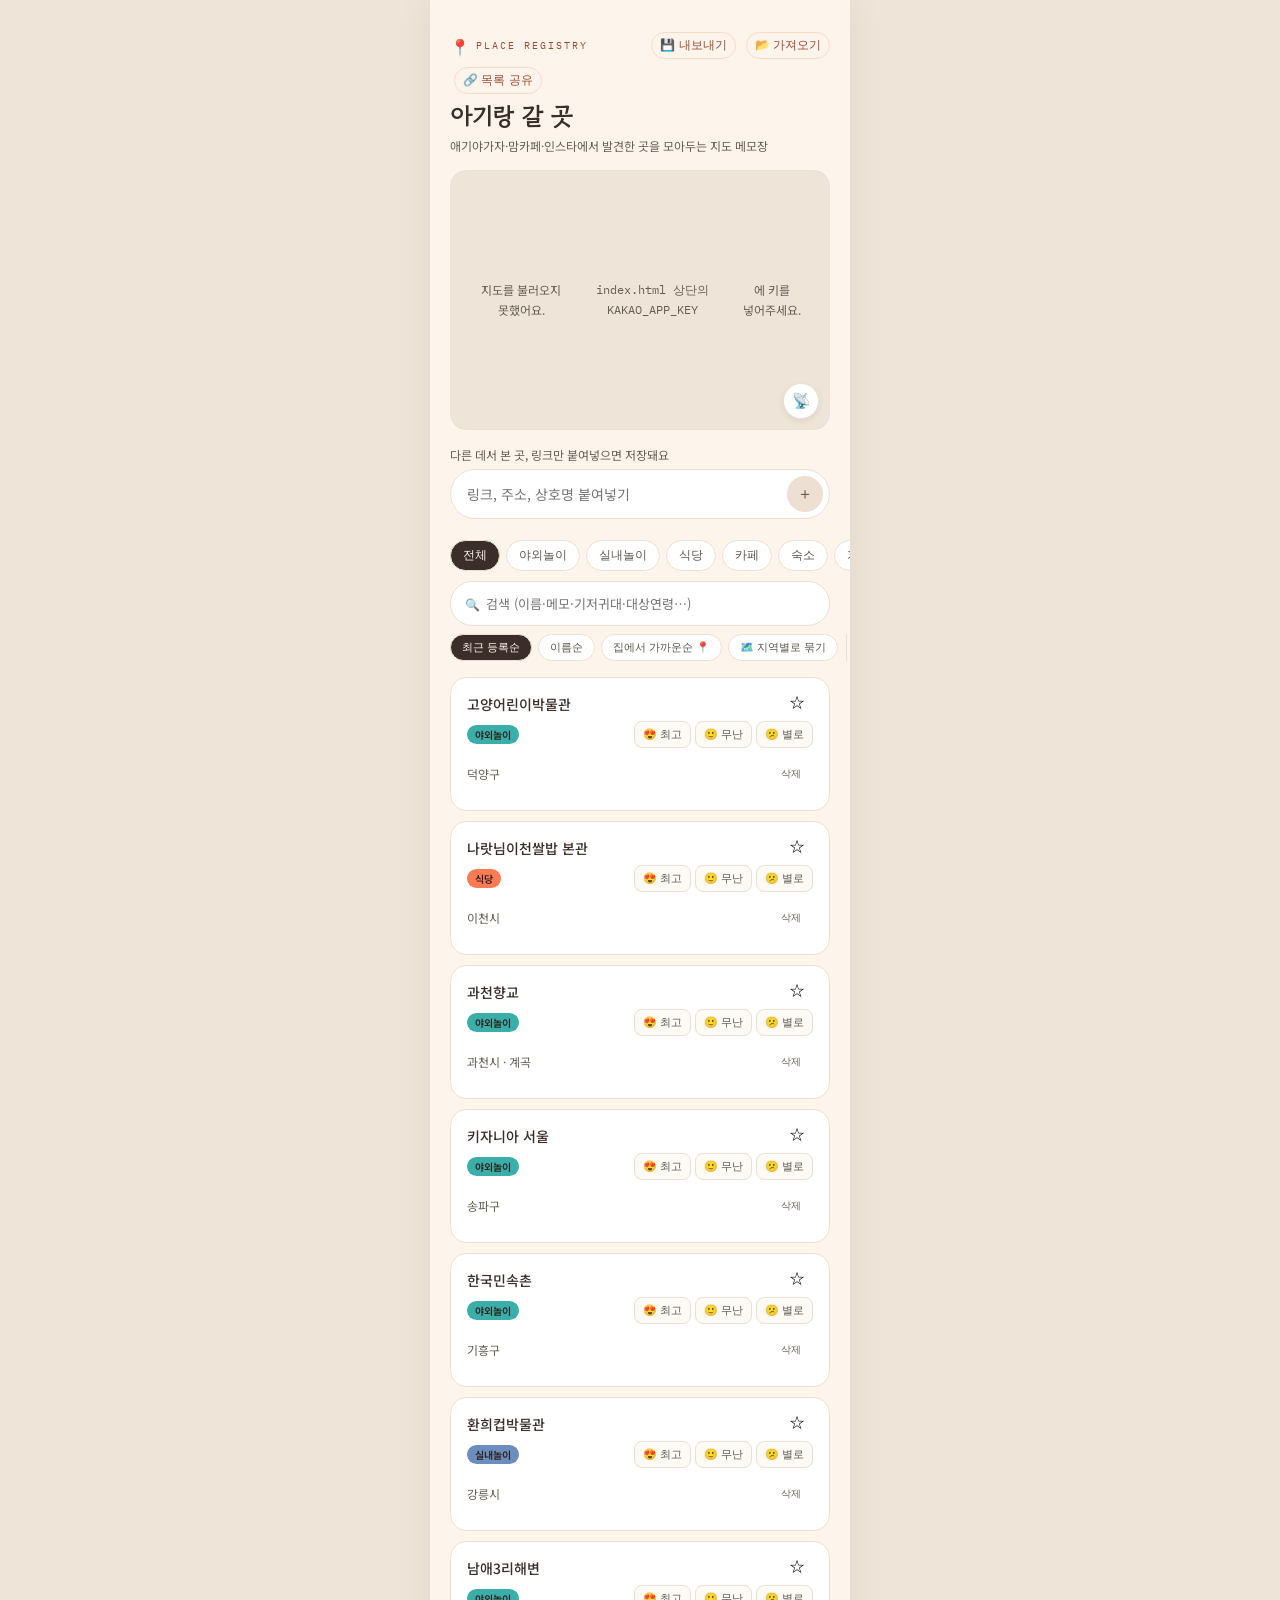
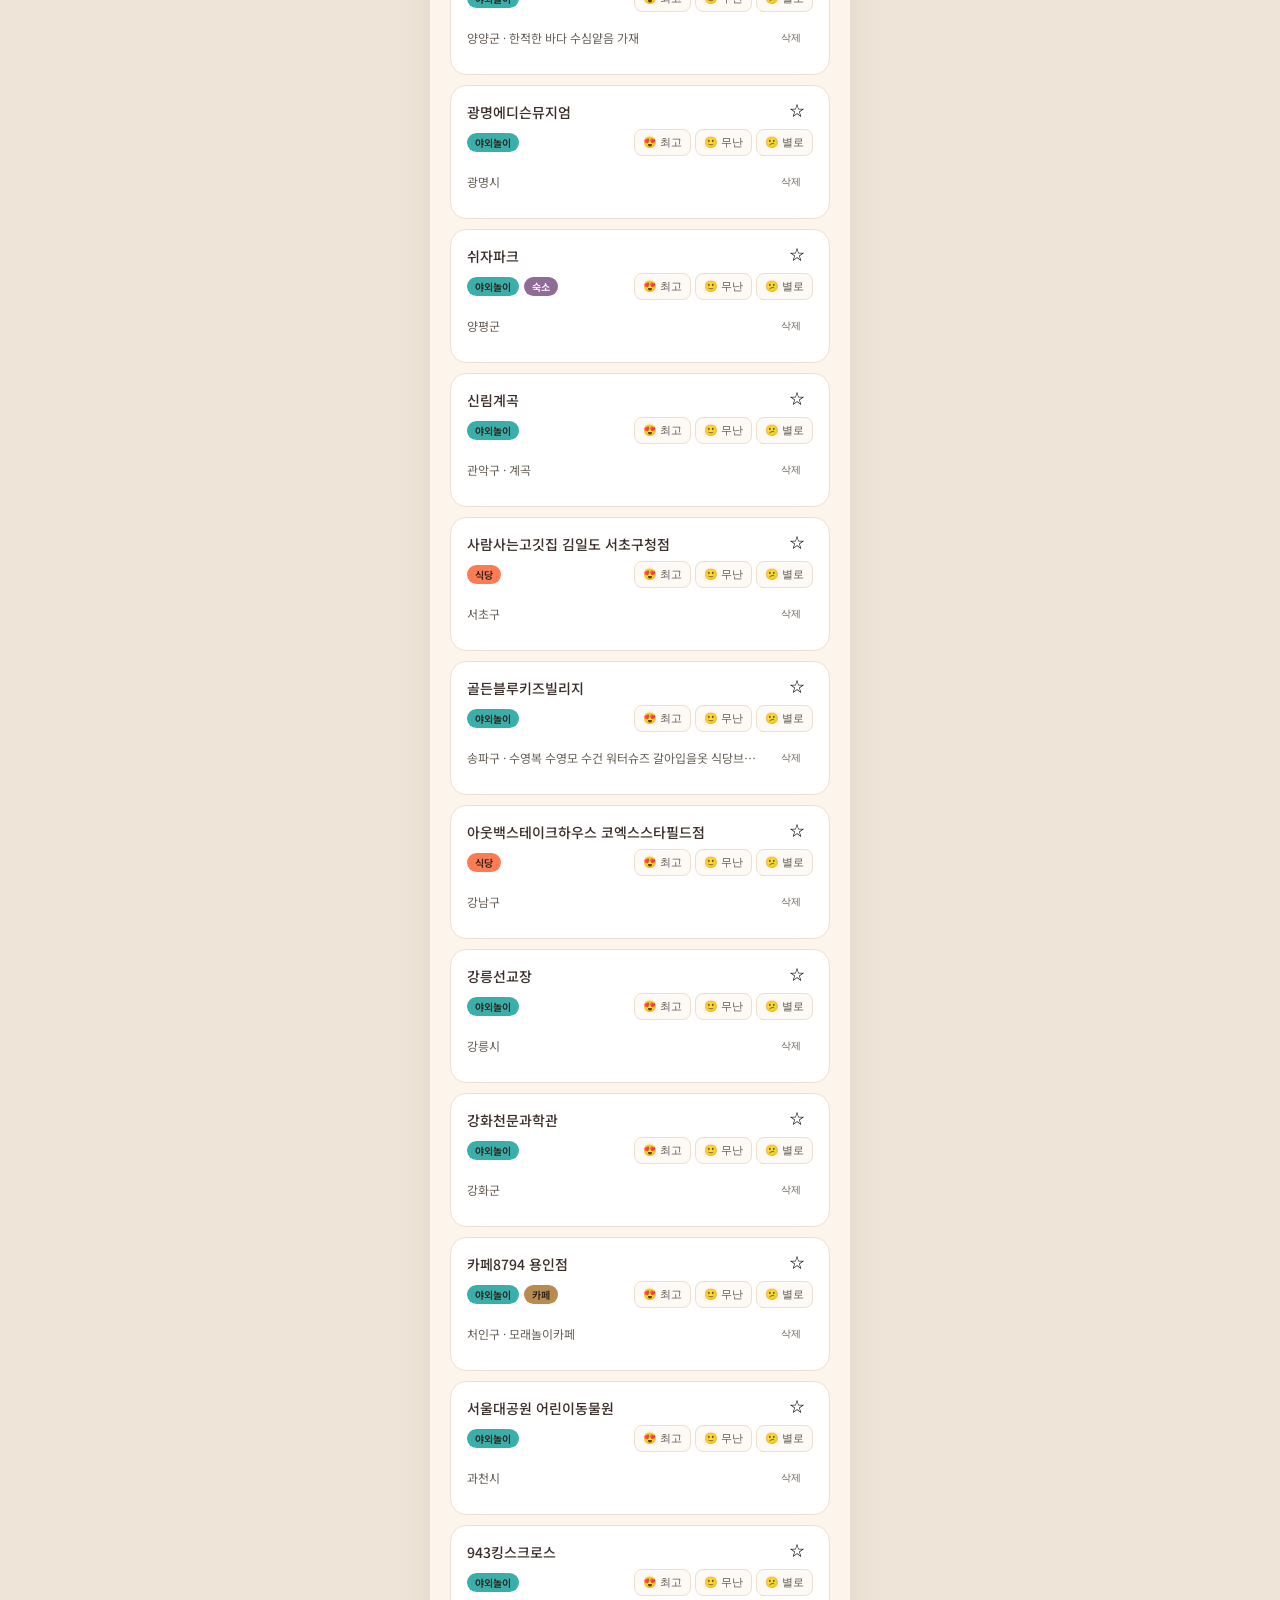
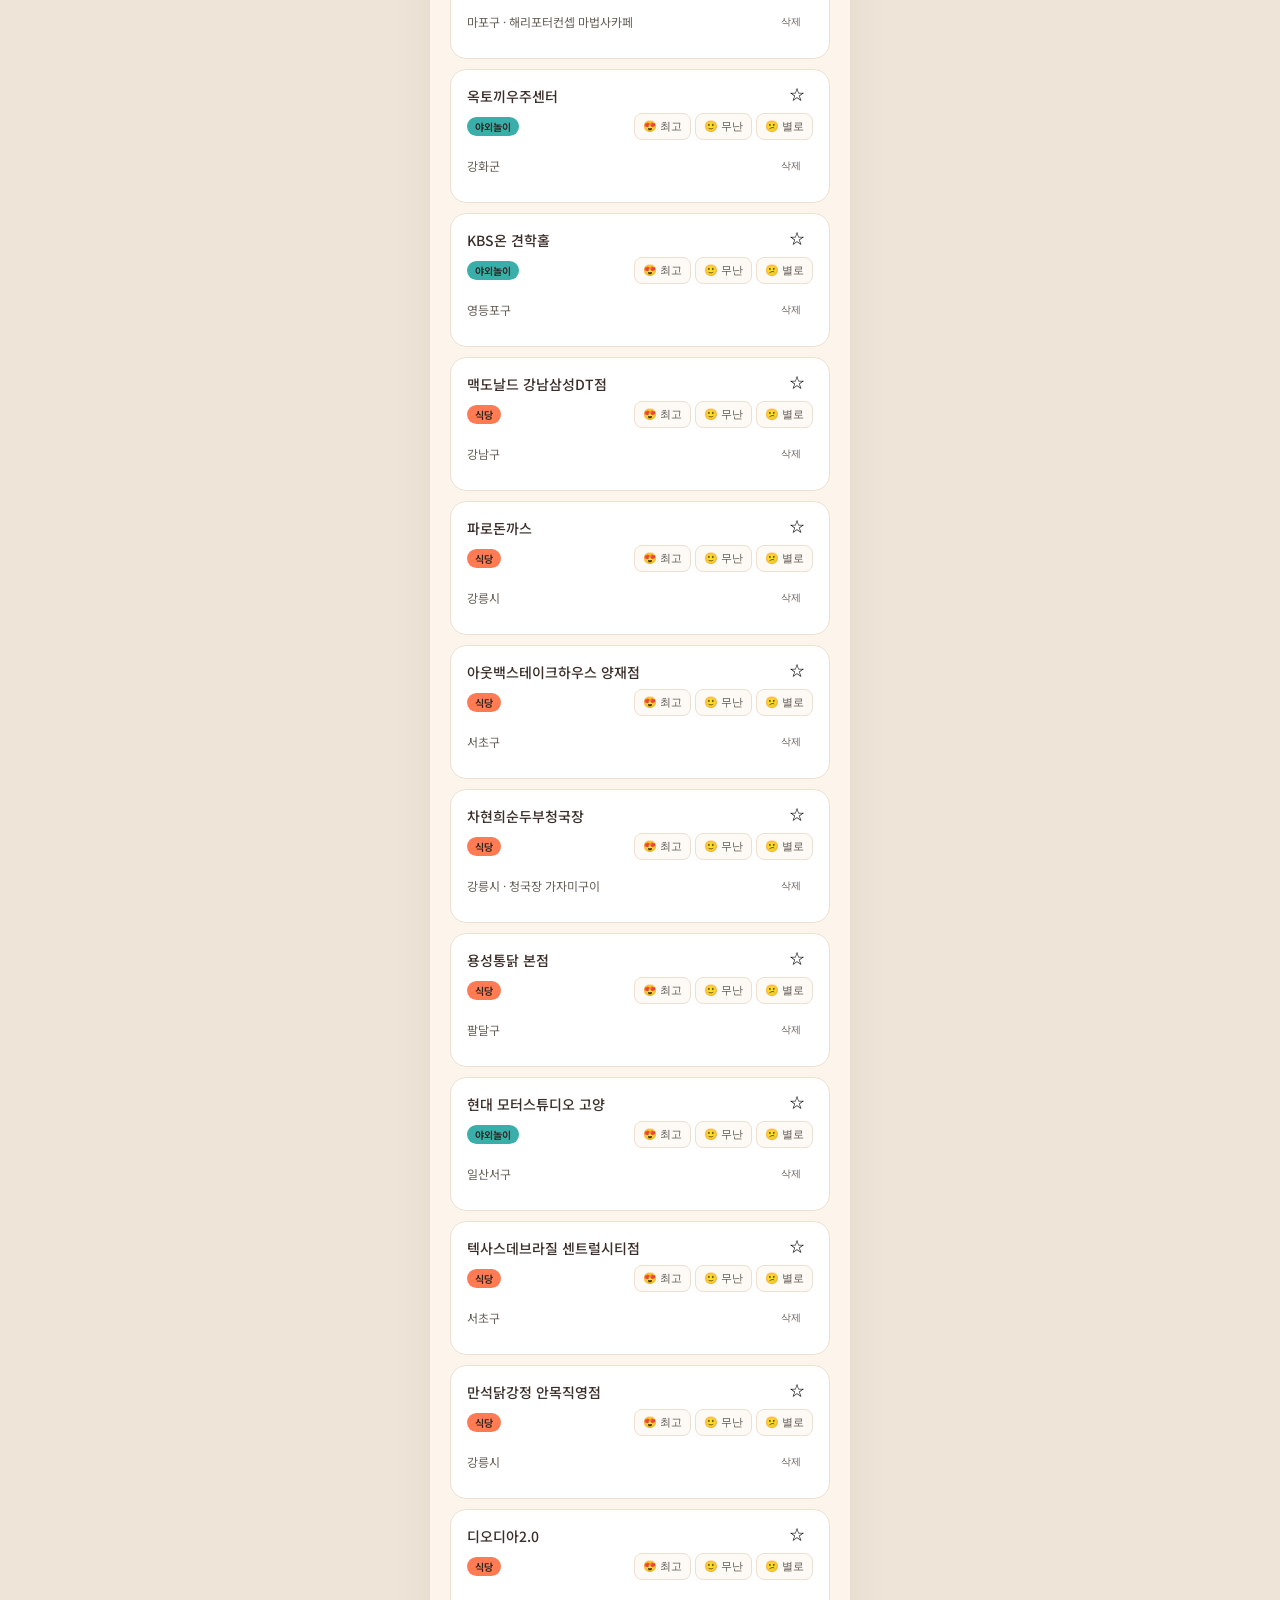
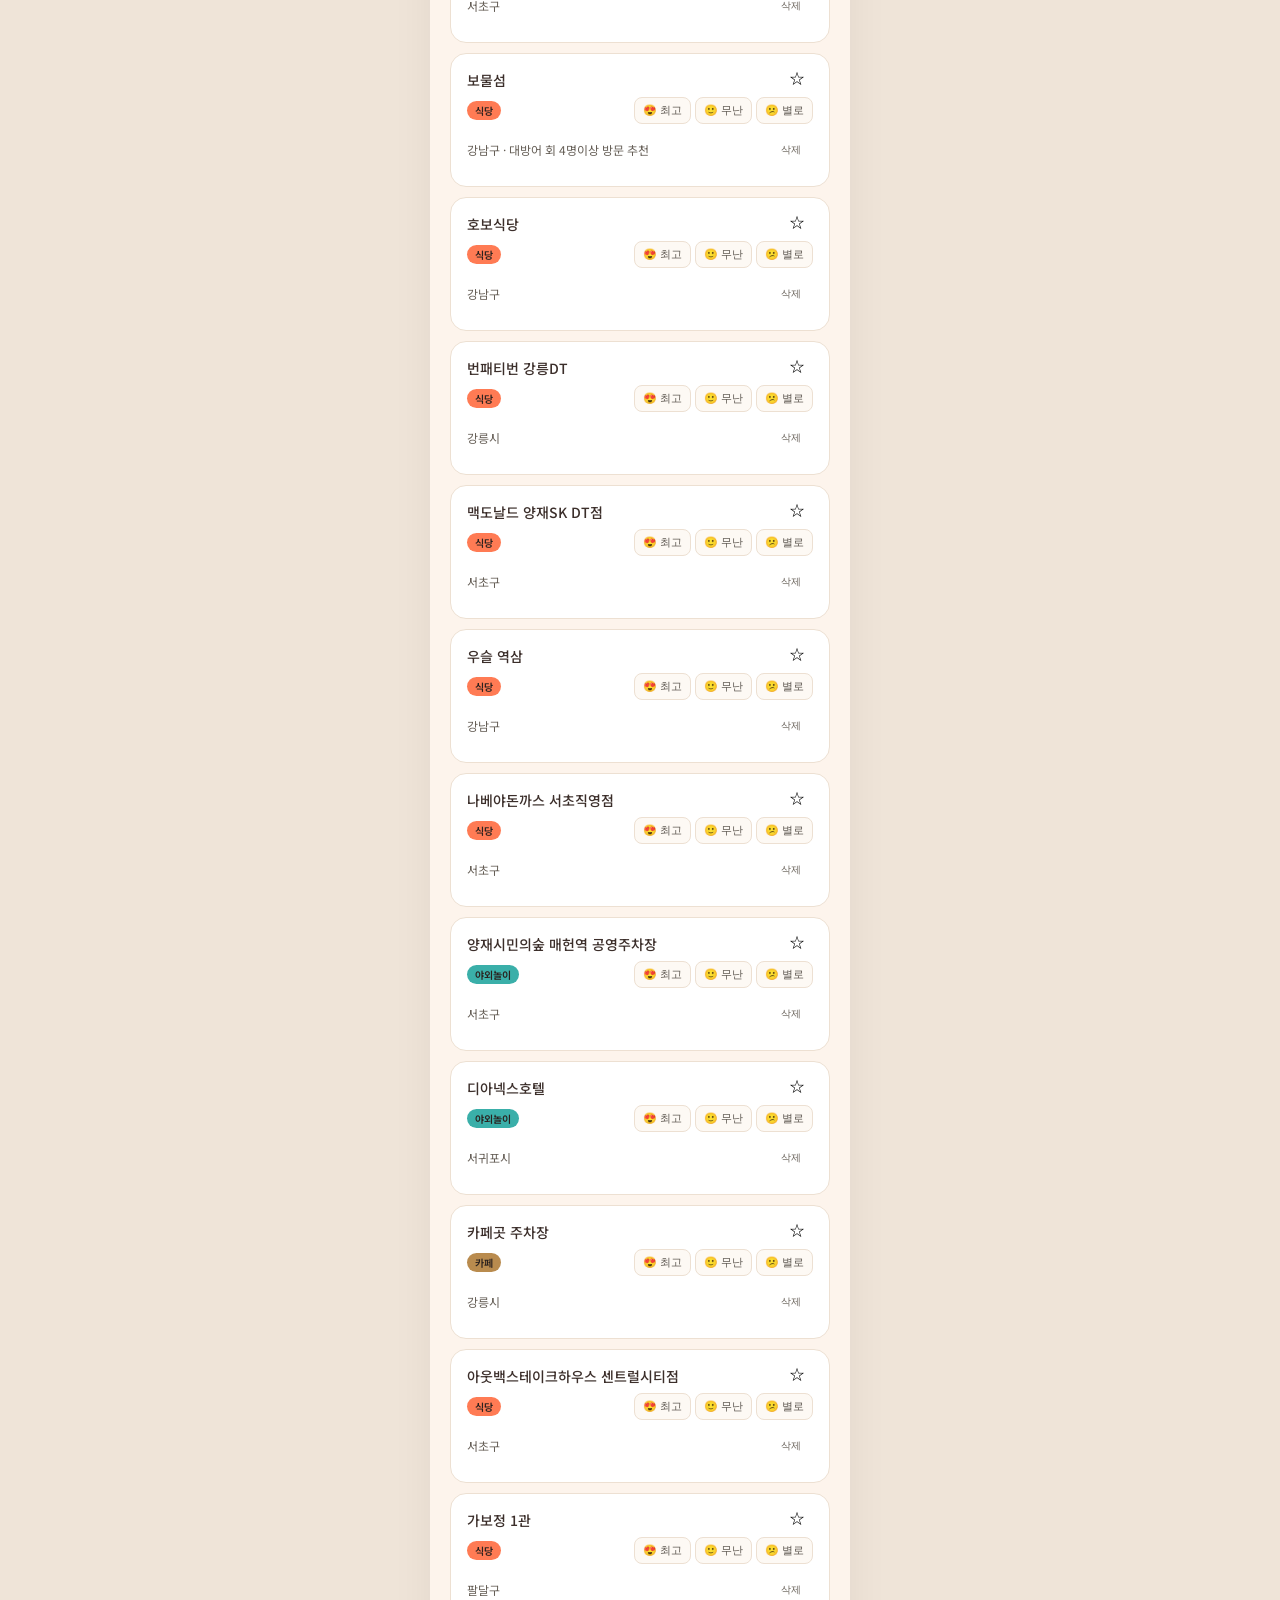
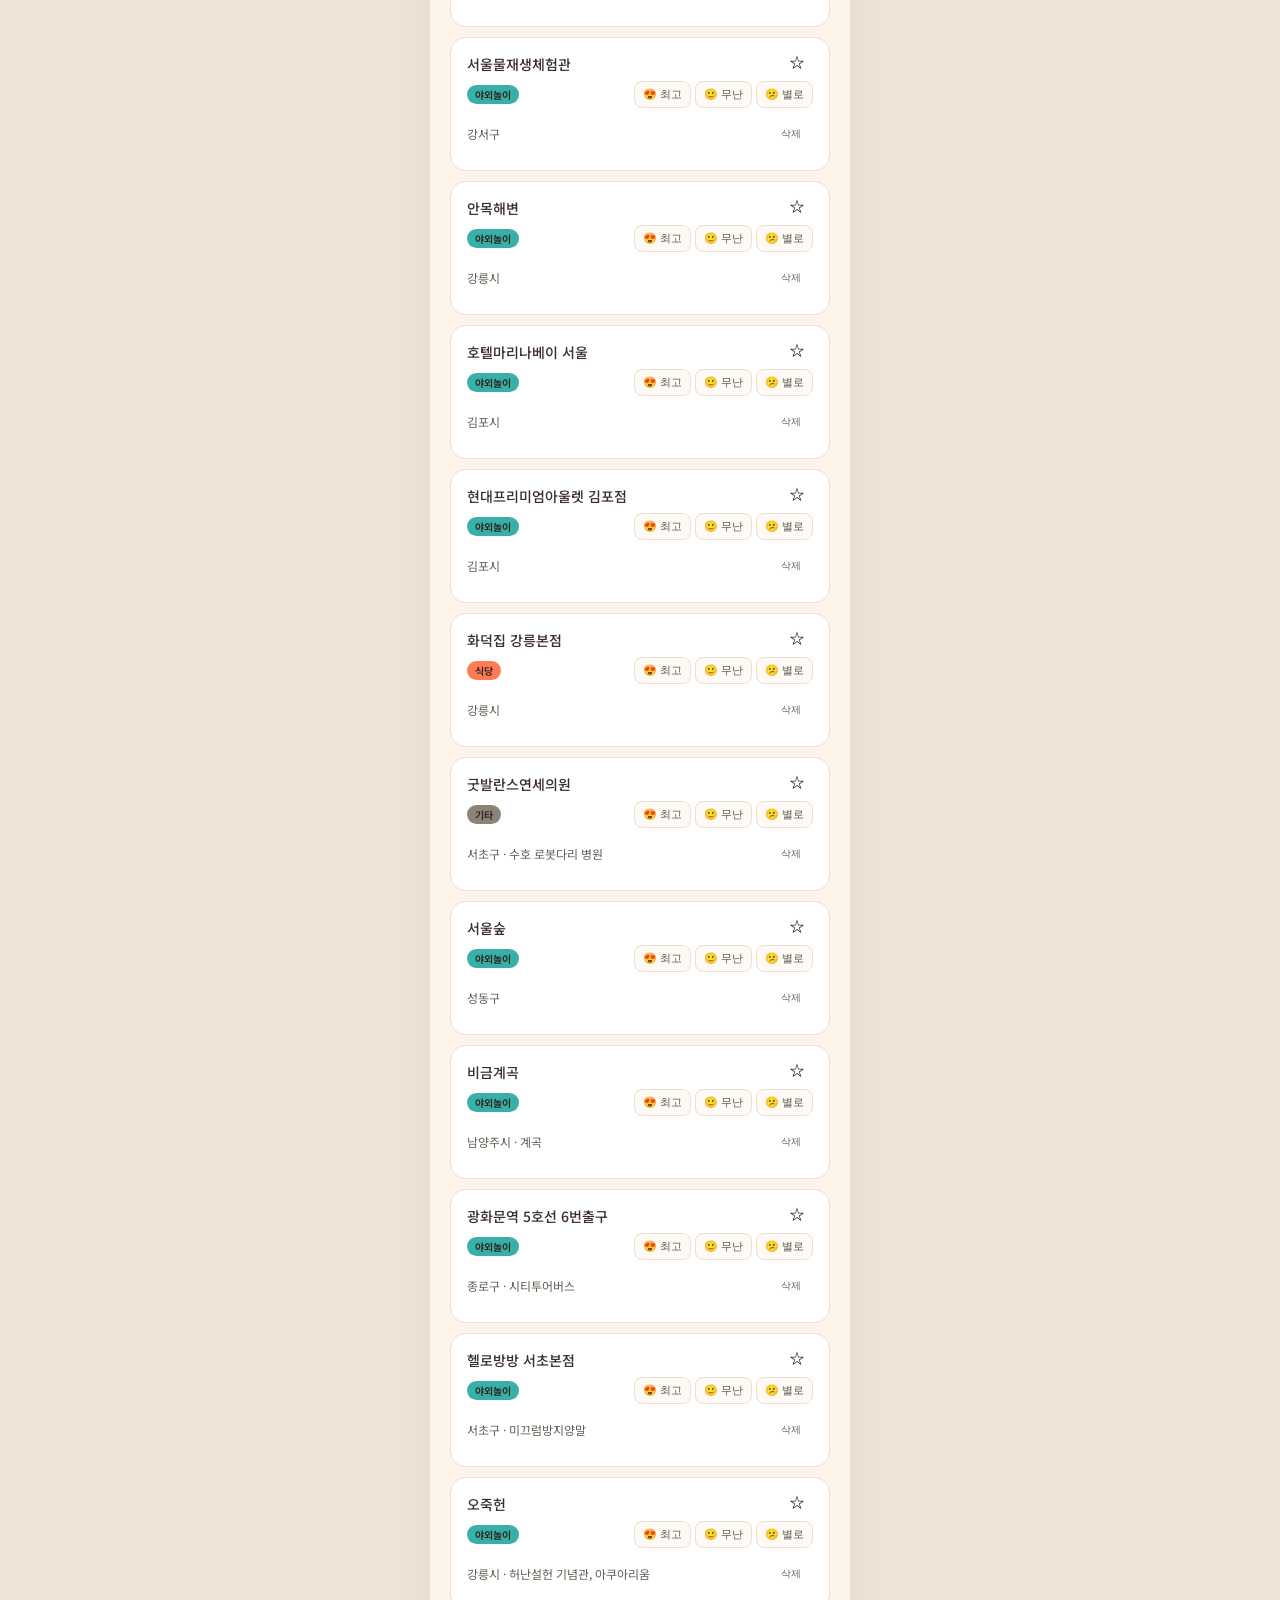
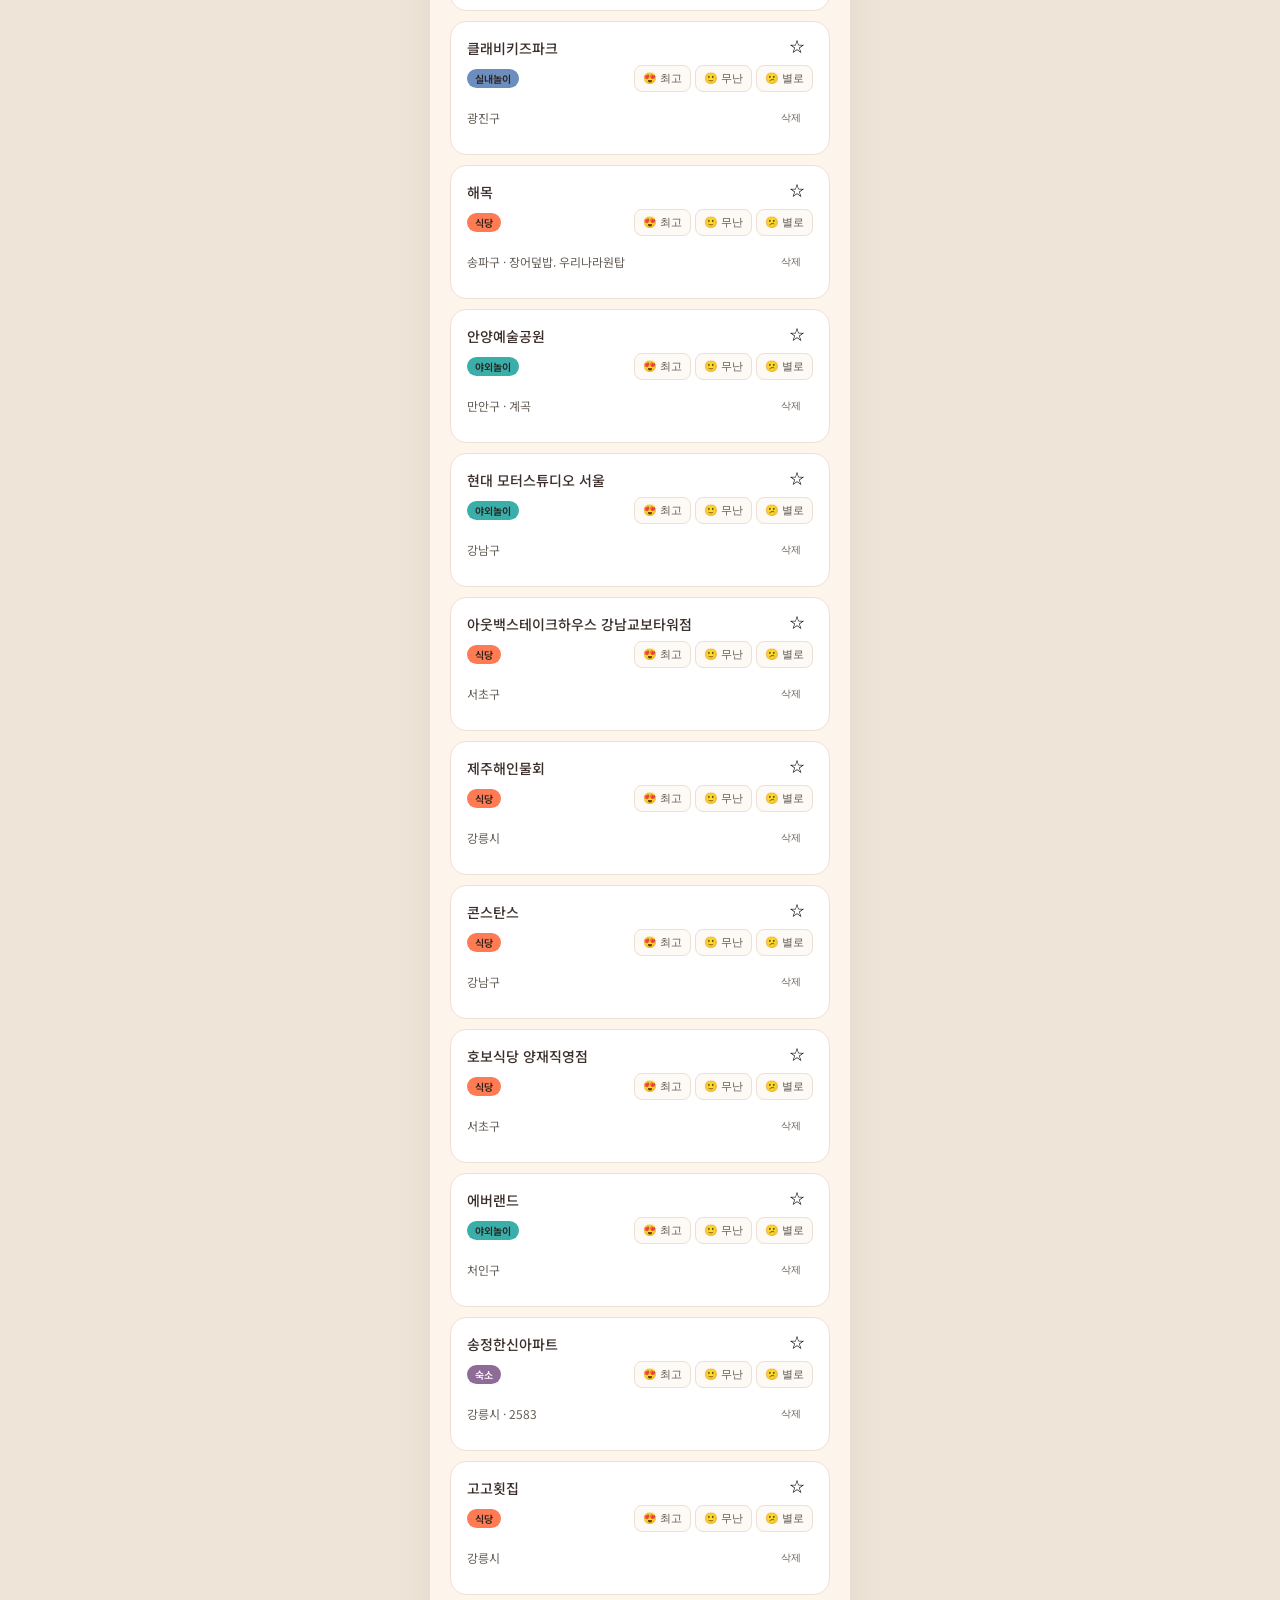
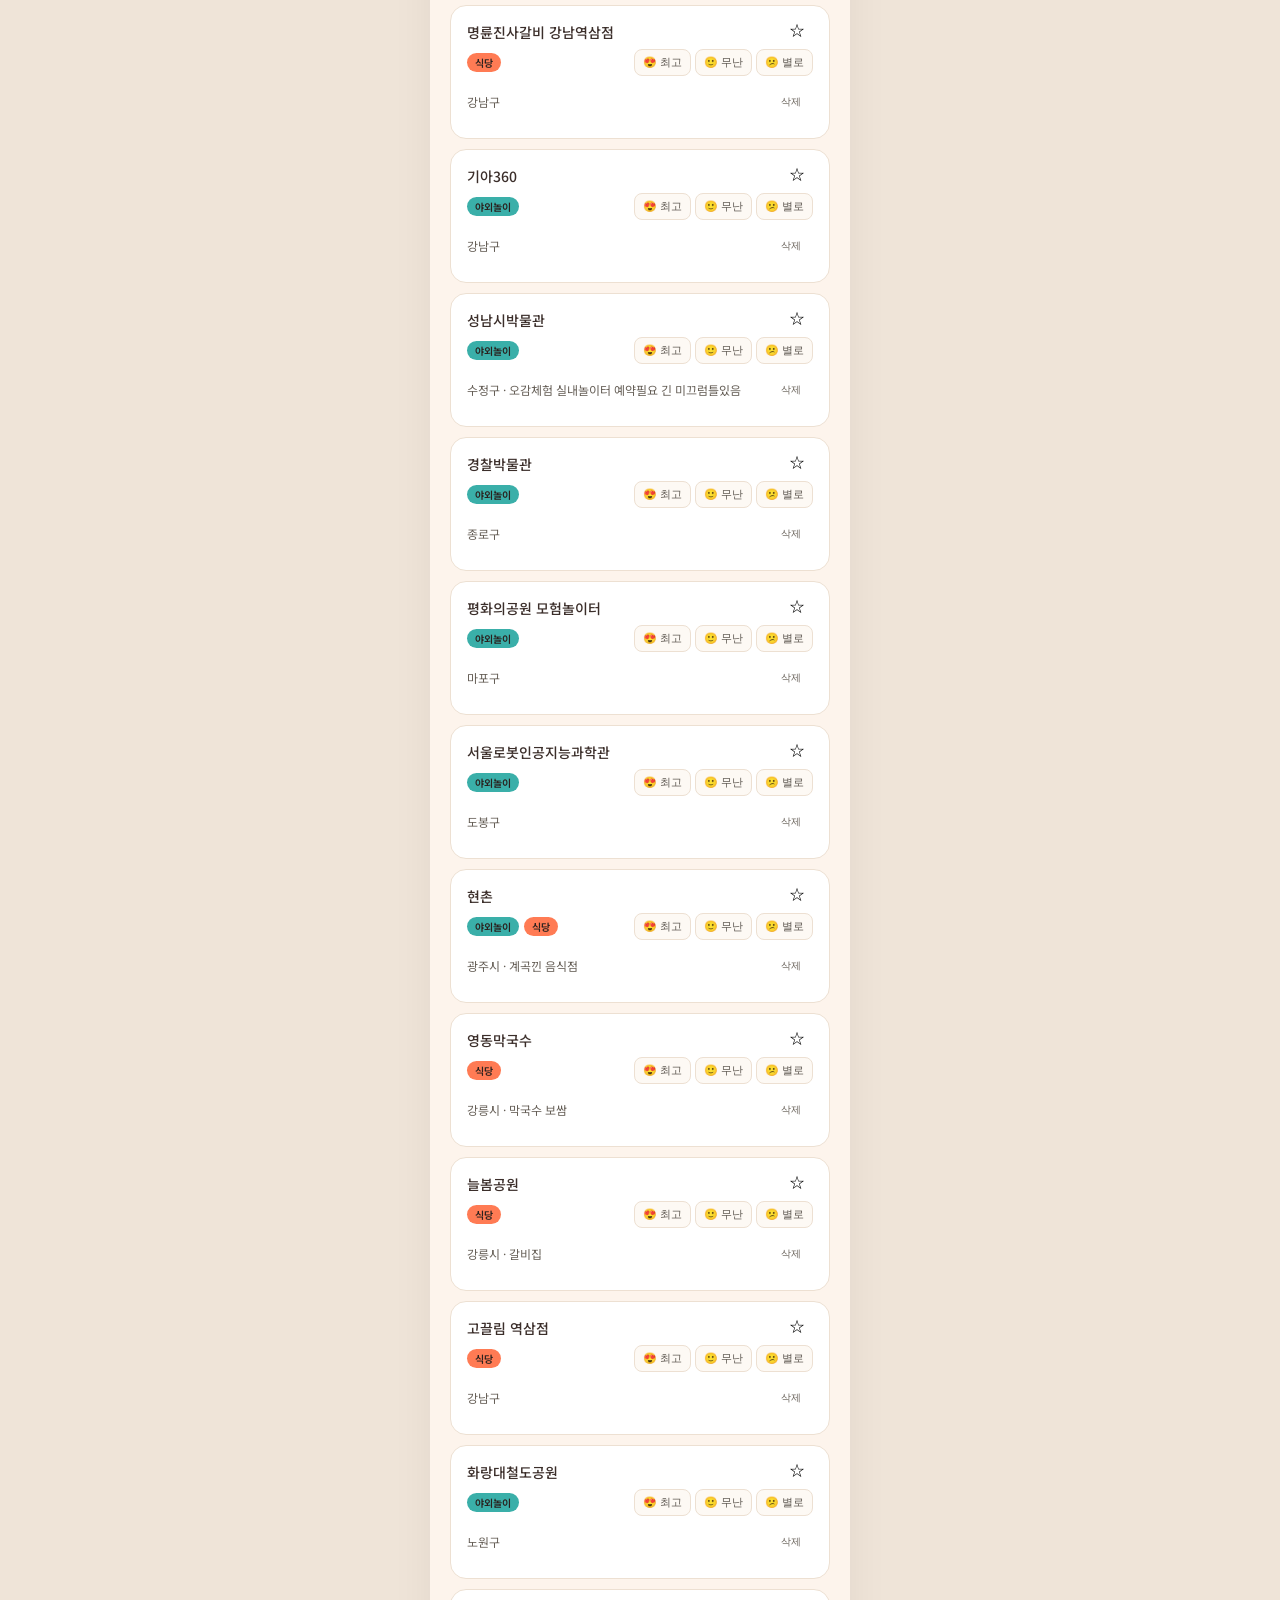
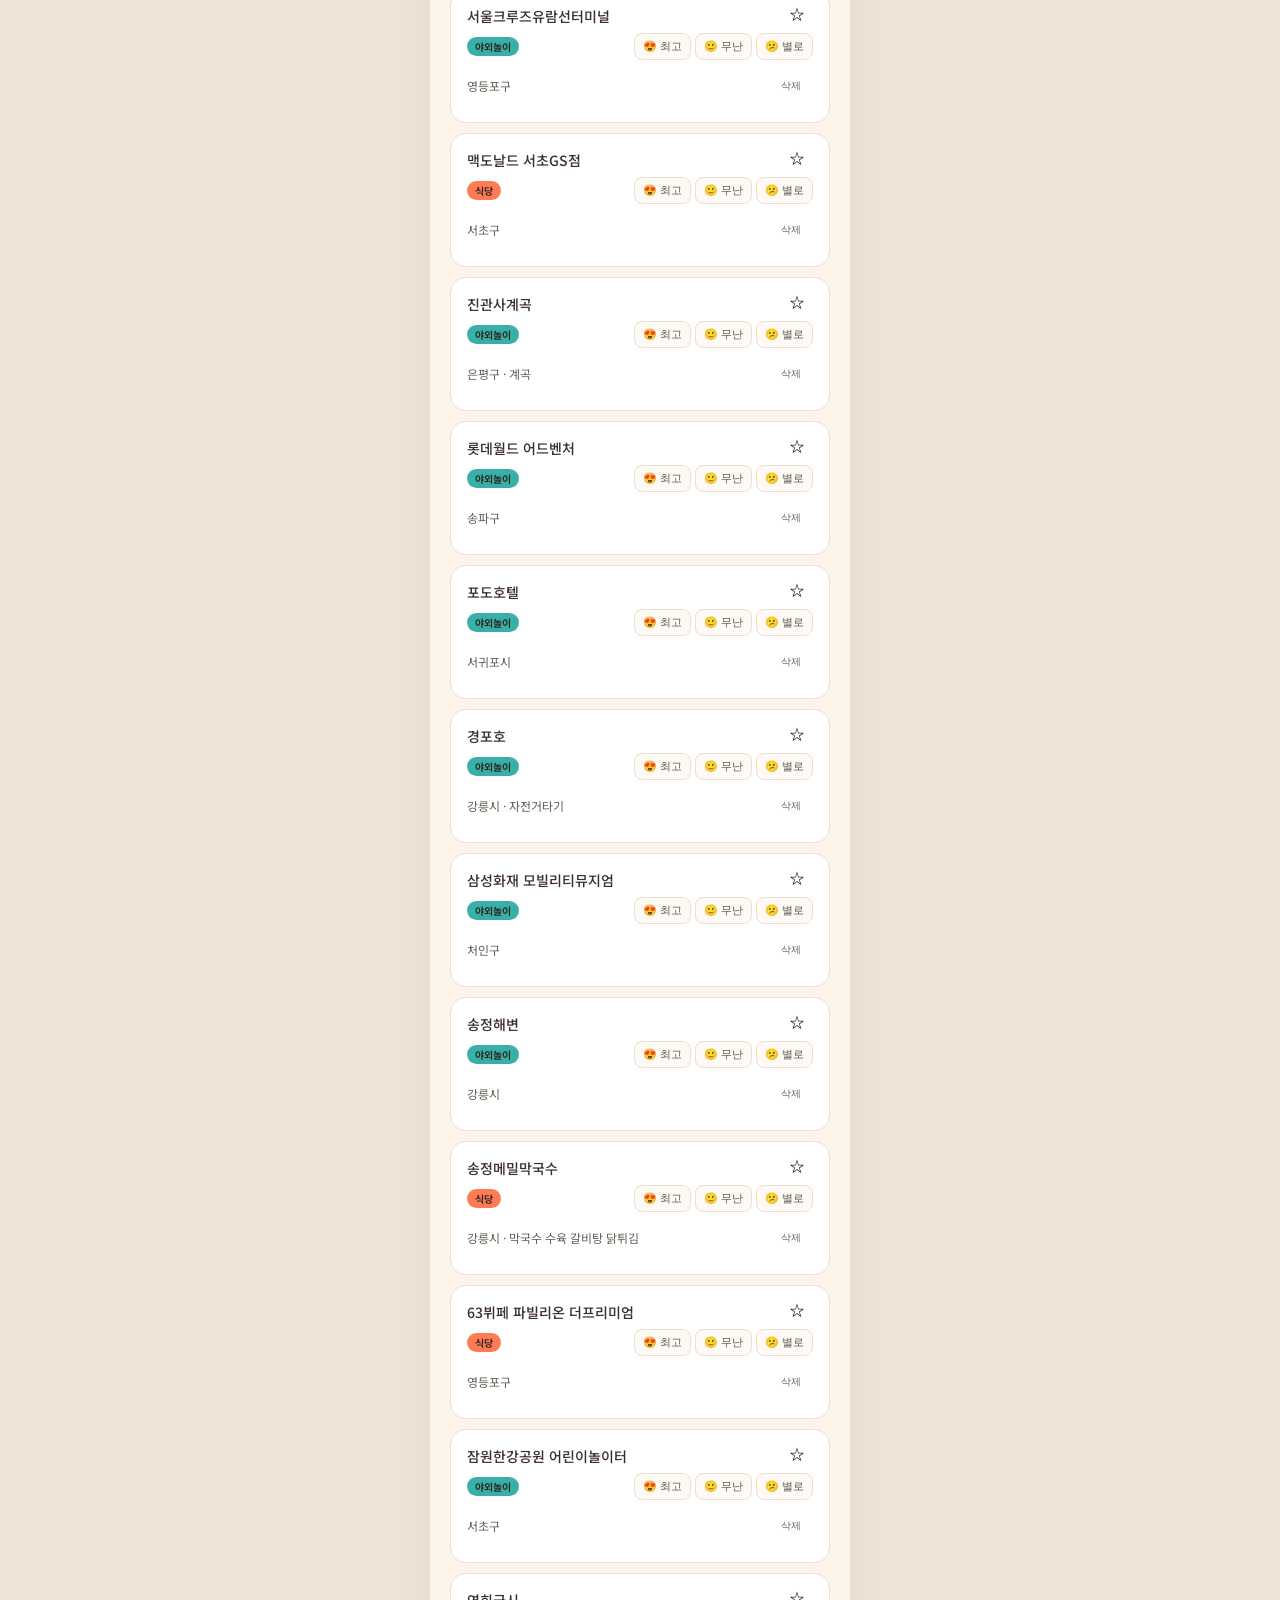
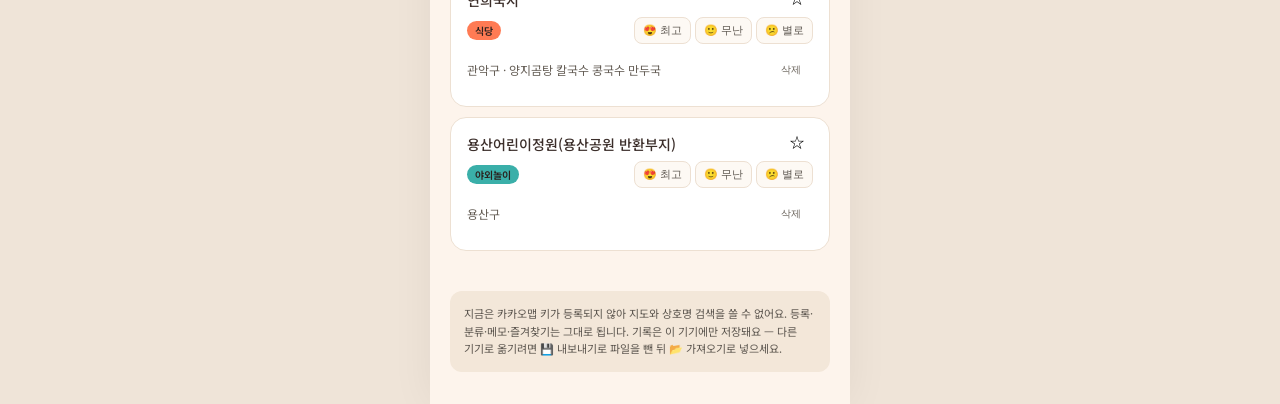
==== commit 04432d7e: "baby-place-registry 테스트 배포본에 회장 장소 86곳 심기 (회장 직접 지시 10-13: 공개 여부 상관없음) Co-Authored-By: Claude Sonnet" ====
--- a/baby-place-registry/index.html
+++ b/baby-place-registry/index.html
@@ -12,16 +12,15 @@
 <meta name="apple-mobile-web-app-capable" content="yes" />
 <meta name="apple-mobile-web-app-status-bar-style" content="black-translucent" />
 <meta name="apple-mobile-web-app-title" content="아기랑 갈 곳" />
-<!-- ⚠️ 이 줄은 배포본에만 있다(정본 glowhalo-dev 에는 없음).
-     2026-09-26 회장 승인으로 "테스트용"으로만 올린 것이라 검색엔진에 잡히면 안 된다.
-     테스트가 끝나면 이 폴더째 내린다. -->
-<meta name="robots" content="noindex, nofollow" />
 <meta name="description" content="애기야가자·맘카페·인스타에서 발견한 곳을, 링크만 붙여넣으면 바로 저장해두는 육아 전용 지도 메모장 — 자동 구분값 제안, 만족도, 즐겨찾기, 목록 파일 공유" />
 <!-- 서비스워커 등록은 **폰트보다 먼저** 해야 한다.
      아래 @import가 응답을 못 받으면 그 스타일시트가 뒤따르는 스크립트 실행을 막는다.
      그래서 등록을 본문 스크립트에 두면 네트워크가 느리거나 끊긴 첫 방문에서 **등록 자체가 일어나지 않고**,
      다음 방문에도 오프라인이 안 되는데 아무도 모른다. (실측으로 확인했다 — 2026-09-25 큐 3.)
      여는 데 드는 비용이 거의 없고 나머지 코드에 기대지 않으므로 여기 둔다. -->
+<script>/* 회장 테스트용 — 장소 목록 86곳을 처음 열 때 한 번 넣는다(저장된 기록이 없을 때만) */
+try{if(localStorage.getItem("baby-place-registry:places")===null)localStorage.setItem("baby-place-registry:places","[{\"name\": \"고양어린이박물관\", \"address\": \"경기 고양시 덕양구 화중로 26\", \"memo\": \"\", \"types\": [\"야외놀이\"], \"favorite\": false, \"lat\": 37.6294771, \"lng\": 126.8309554, \"source\": \"text\", \"raw\": \"고양어린이박물관\", \"amenities\": [], \"createdAt\": 1791044751811, \"id\": \"1\"}, {\"name\": \"나랏님이천쌀밥 본관\", \"address\": \"경기 이천시 경충대로 3052\", \"memo\": \"\", \"types\": [\"식당\"], \"favorite\": false, \"lat\": 37.3000155, \"lng\": 127.4083648, \"source\": \"text\", \"raw\": \"나랏님이천쌀밥 본관\", \"amenities\": [], \"createdAt\": 1791044750811, \"id\": \"2\"}, {\"name\": \"과천향교\", \"address\": \"경기 과천시 자하동길 18\", \"memo\": \"계곡\", \"types\": [\"야외놀이\"], \"favorite\": false, \"lat\": 37.4337415, \"lng\": 126.9876118, \"source\": \"text\", \"raw\": \"과천향교\", \"amenities\": [], \"createdAt\": 1791044749811, \"id\": \"3\"}, {\"name\": \"키자니아 서울\", \"address\": \"서울 송파구 올림픽로 240\", \"memo\": \"\", \"types\": [\"야외놀이\"], \"favorite\": false, \"lat\": 37.5108757, \"lng\": 127.0969183, \"source\": \"text\", \"raw\": \"키자니아 서울\", \"amenities\": [], \"createdAt\": 1791044748811, \"id\": \"4\"}, {\"name\": \"한국민속촌\", \"address\": \"경기 용인시 기흥구 민속촌로 90\", \"memo\": \"\", \"types\": [\"야외놀이\"], \"favorite\": false, \"lat\": 37.2596152, \"lng\": 127.1198007, \"source\": \"text\", \"raw\": \"한국민속촌\", \"amenities\": [], \"createdAt\": 1791044747811, \"id\": \"5\"}, {\"name\": \"환희컵박물관\", \"address\": \"강원특별자치도 강릉시 해안로 10\", \"memo\": \"\", \"types\": [\"실내놀이\"], \"favorite\": false, \"lat\": 37.7742739, \"lng\": 128.9432212, \"source\": \"text\", \"raw\": \"환희컵박물관\", \"amenities\": [], \"createdAt\": 1791044746811, \"id\": \"6\"}, {\"name\": \"남애3리해변\", \"address\": \"강원특별자치도 양양군 현남면 남애리\", \"memo\": \"한적한 바다 수심얕음 가재\", \"types\": [\"야외놀이\"], \"favorite\": false, \"lat\": 37.946018, \"lng\": 128.7848811, \"source\": \"text\", \"raw\": \"남애3리해변\", \"amenities\": [], \"createdAt\": 1791044745811, \"id\": \"7\"}, {\"name\": \"광명에디슨뮤지엄\", \"address\": \"경기 광명시 일직로12번길 24\", \"memo\": \"\", \"types\": [\"야외놀이\"], \"favorite\": false, \"lat\": 37.4208447, \"lng\": 126.8820475, \"source\": \"text\", \"raw\": \"광명에디슨뮤지엄\", \"amenities\": [], \"createdAt\": 1791044744811, \"id\": \"8\"}, {\"name\": \"쉬자파크\", \"address\": \"경기 양평군 양평읍 쉬자파크길 193\", \"memo\": \"\", \"types\": [\"야외놀이\", \"숙소\"], \"favorite\": false, \"lat\": 37.5113231, \"lng\": 127.533183, \"source\": \"text\", \"raw\": \"쉬자파크\", \"amenities\": [], \"createdAt\": 1791044743811, \"id\": \"9\"}, {\"name\": \"신림계곡\", \"address\": \"서울 관악구 신림동 808-126\", \"memo\": \"계곡\", \"types\": [\"야외놀이\"], \"favorite\": false, \"lat\": 37.4602529, \"lng\": 126.9480063, \"source\": \"text\", \"raw\": \"신림계곡\", \"amenities\": [], \"createdAt\": 1791044742811, \"id\": \"10\"}, {\"name\": \"사람사는고깃집 김일도 서초구청점\", \"address\": \"서울 서초구 남부순환로347길 23\", \"memo\": \"\", \"types\": [\"식당\"], \"favorite\": false, \"lat\": 37.485493, \"lng\": 127.0312892, \"source\": \"text\", \"raw\": \"사람사는고깃집 김일도 서초구청점\", \"amenities\": [], \"createdAt\": 1791044741811, \"id\": \"11\"}, {\"name\": \"골든블루키즈빌리지\", \"address\": \"서울 송파구 동남로 189\", \"memo\": \"수영복 수영모 수건 워터슈즈\\n갈아입을옷\\n식당브레이크 김\", \"types\": [\"야외놀이\"], \"favorite\": false, \"lat\": 37.4947648, \"lng\": 127.1297726, \"source\": \"text\", \"raw\": \"골든블루키즈빌리지\", \"amenities\": [], \"createdAt\": 1791044740811, \"id\": \"12\"}, {\"name\": \"아웃백스테이크하우스 코엑스스타필드점\", \"address\": \"서울 강남구 영동대로 513\", \"memo\": \"\", \"types\": [\"식당\"], \"favorite\": false, \"lat\": 37.511602, \"lng\": 127.058387, \"source\": \"text\", \"raw\": \"아웃백스테이크하우스 코엑스스타필드점\", \"amenities\": [], \"createdAt\": 1791044739811, \"id\": \"13\"}, {\"name\": \"강릉선교장\", \"address\": \"강원특별자치도 강릉시 운정길 63\", \"memo\": \"\", \"types\": [\"야외놀이\"], \"favorite\": false, \"lat\": 37.7866426, \"lng\": 128.8851742, \"source\": \"text\", \"raw\": \"강릉선교장\", \"amenities\": [], \"createdAt\": 1791044738811, \"id\": \"14\"}, {\"name\": \"강화천문과학관\", \"address\": \"인천 강화군 하점면 강화서로 915-1\", \"memo\": \"\", \"types\": [\"야외놀이\"], \"favorite\": false, \"lat\": 37.7735387, \"lng\": 126.3909125, \"source\": \"text\", \"raw\": \"강화천문과학관\", \"amenities\": [], \"createdAt\": 1791044737811, \"id\": \"15\"}, {\"name\": \"카페8794 용인점\", \"address\": \"경기 용인시 처인구 이동읍 경기동로785번길 50-2\", \"memo\": \"모래놀이카페\", \"types\": [\"야외놀이\", \"카페\"], \"favorite\": false, \"lat\": 37.1346028, \"lng\": 127.2065622, \"source\": \"text\", \"raw\": \"카페8794 용인점\", \"amenities\": [], \"createdAt\": 1791044736811, \"id\": \"16\"}, {\"name\": \"서울대공원 어린이동물원\", \"address\": \"경기 과천시 대공원광장로 102\", \"memo\": \"\", \"types\": [\"야외놀이\"], \"favorite\": false, \"lat\": 37.4289082, \"lng\": 127.0146247, \"source\": \"text\", \"raw\": \"서울대공원 어린이동물원\", \"amenities\": [], \"createdAt\": 1791044735811, \"id\": \"17\"}, {\"name\": \"943킹스크로스\", \"address\": \"서울 마포구 양화로16길 24\", \"memo\": \"해리포터컨셉 마법사카페\", \"types\": [\"야외놀이\"], \"favorite\": false, \"lat\": 37.5529891, \"lng\": 126.9208095, \"source\": \"text\", \"raw\": \"943킹스크로스\", \"amenities\": [], \"createdAt\": 1791044734811, \"id\": \"18\"}, {\"name\": \"옥토끼우주센터\", \"address\": \"인천 강화군 불은면 강화동로 403\", \"memo\": \"\", \"types\": [\"야외놀이\"], \"favorite\": false, \"lat\": 37.6741991, \"lng\": 126.4871634, \"source\": \"text\", \"raw\": \"옥토끼우주센터\", \"amenities\": [], \"createdAt\": 1791044733811, \"id\": \"19\"}, {\"name\": \"KBS온 견학홀\", \"address\": \"서울 영등포구 여의공원로 13\", \"memo\": \"\", \"types\": [\"야외놀이\"], \"favorite\": false, \"lat\": 37.5247237, \"lng\": 126.9167273, \"source\": \"text\", \"raw\": \"KBS온 견학홀\", \"amenities\": [], \"createdAt\": 1791044732811, \"id\": \"20\"}, {\"name\": \"맥도날드 강남삼성DT점\", \"address\": \"서울 강남구 봉은사로 432\", \"memo\": \"\", \"types\": [\"식당\"], \"favorite\": false, \"lat\": 37.5109123, \"lng\": 127.0473326, \"source\": \"text\", \"raw\": \"맥도날드 강남삼성DT점\", \"amenities\": [], \"createdAt\": 1791044731811, \"id\": \"21\"}, {\"name\": \"파로돈까스\", \"address\": \"강원특별자치도 강릉시 창해로2번길 32\", \"memo\": \"\", \"types\": [\"식당\"], \"favorite\": false, \"lat\": 37.7713254, \"lng\": 128.9485686, \"source\": \"text\", \"raw\": \"파로돈까스\", \"amenities\": [], \"createdAt\": 1791044730811, \"id\": \"22\"}, {\"name\": \"아웃백스테이크하우스 양재점\", \"address\": \"서울 서초구 남부순환로 2567\", \"memo\": \"\", \"types\": [\"식당\"], \"favorite\": false, \"lat\": 37.4844164, \"lng\": 127.0311497, \"source\": \"text\", \"raw\": \"아웃백스테이크하우스 양재점\", \"amenities\": [], \"createdAt\": 1791044729811, \"id\": \"23\"}, {\"name\": \"차현희순두부청국장\", \"address\": \"강원특별자치도 강릉시 초당순두부길 96\", \"memo\": \"청국장 가자미구이\", \"types\": [\"식당\"], \"favorite\": false, \"lat\": 37.791044, \"lng\": 128.9160932, \"source\": \"text\", \"raw\": \"차현희순두부청국장\", \"amenities\": [], \"createdAt\": 1791044728811, \"id\": \"24\"}, {\"name\": \"용성통닭 본점\", \"address\": \"경기 수원시 팔달구 정조로800번길 15\", \"memo\": \"\", \"types\": [\"식당\"], \"favorite\": false, \"lat\": 37.2796254, \"lng\": 127.0176265, \"source\": \"text\", \"raw\": \"용성통닭 본점\", \"amenities\": [], \"createdAt\": 1791044727811, \"id\": \"25\"}, {\"name\": \"현대 모터스튜디오 고양\", \"address\": \"경기 고양시 일산서구 킨텍스로 217-6\", \"memo\": \"\", \"types\": [\"야외놀이\"], \"favorite\": false, \"lat\": 37.6662719, \"lng\": 126.7474934, \"source\": \"text\", \"raw\": \"현대 모터스튜디오 고양\", \"amenities\": [], \"createdAt\": 1791044726811, \"id\": \"26\"}, {\"name\": \"텍사스데브라질 센트럴시티점\", \"address\": \"서울 서초구 사평대로 205\", \"memo\": \"\", \"types\": [\"식당\"], \"favorite\": false, \"lat\": 37.5038839, \"lng\": 127.0061931, \"source\": \"text\", \"raw\": \"텍사스데브라질 센트럴시티점\", \"amenities\": [], \"createdAt\": 1791044725811, \"id\": \"27\"}, {\"name\": \"만석닭강정 안목직영점\", \"address\": \"강원특별자치도 강릉시 창해로2번길 32\", \"memo\": \"\", \"types\": [\"식당\"], \"favorite\": false, \"lat\": 37.7713337, \"lng\": 128.9486142, \"source\": \"text\", \"raw\": \"만석닭강정 안목직영점\", \"amenities\": [], \"createdAt\": 1791044724811, \"id\": \"28\"}, {\"name\": \"디오디아2.0\", \"address\": \"서울 서초구 강남대로 213\", \"memo\": \"\", \"types\": [\"식당\"], \"favorite\": false, \"lat\": 37.4823536, \"lng\": 127.0356646, \"source\": \"text\", \"raw\": \"디오디아2.0\", \"amenities\": [], \"createdAt\": 1791044723811, \"id\": \"29\"}, {\"name\": \"보물섬\", \"address\": \"서울 강남구 강남대로120길 40\", \"memo\": \"대방어 회 4명이상 방문 추천\", \"types\": [\"식당\"], \"favorite\": false, \"lat\": 37.5076328, \"lng\": 127.0265788, \"source\": \"text\", \"raw\": \"보물섬\", \"amenities\": [], \"createdAt\": 1791044722811, \"id\": \"30\"}, {\"name\": \"호보식당\", \"address\": \"서울 강남구 논현로85길 43\", \"memo\": \"\", \"types\": [\"식당\"], \"favorite\": false, \"lat\": 37.4980566, \"lng\": 127.0346498, \"source\": \"text\", \"raw\": \"호보식당\", \"amenities\": [], \"createdAt\": 1791044721811, \"id\": \"31\"}, {\"name\": \"번패티번 강릉DT\", \"address\": \"강원특별자치도 강릉시 해안로 30\", \"memo\": \"\", \"types\": [\"식당\"], \"favorite\": false, \"lat\": 37.7756544, \"lng\": 128.9416117, \"source\": \"text\", \"raw\": \"번패티번 강릉DT\", \"amenities\": [], \"createdAt\": 1791044720811, \"id\": \"32\"}, {\"name\": \"맥도날드 양재SK DT점\", \"address\": \"서울 서초구 바우뫼로 178\", \"memo\": \"\", \"types\": [\"식당\"], \"favorite\": false, \"lat\": 37.4781699, \"lng\": 127.0395472, \"source\": \"text\", \"raw\": \"맥도날드 양재SK DT점\", \"amenities\": [], \"createdAt\": 1791044719811, \"id\": \"33\"}, {\"name\": \"우슬 역삼\", \"address\": \"서울 강남구 테헤란로20길 25\", \"memo\": \"\", \"types\": [\"식당\"], \"favorite\": false, \"lat\": 37.4981764, \"lng\": 127.0348907, \"source\": \"text\", \"raw\": \"우슬 역삼\", \"amenities\": [], \"createdAt\": 1791044718811, \"id\": \"34\"}, {\"name\": \"나베야돈까스 서초직영점\", \"address\": \"서울 서초구 효령로 406\", \"memo\": \"\", \"types\": [\"식당\"], \"favorite\": false, \"lat\": 37.4882239, \"lng\": 127.02813, \"source\": \"text\", \"raw\": \"나베야돈까스 서초직영점\", \"amenities\": [], \"createdAt\": 1791044717811, \"id\": \"35\"}, {\"name\": \"양재시민의숲 매헌역 공영주차장\", \"address\": \"서울 서초구 양재동 237-2\", \"memo\": \"\", \"types\": [\"야외놀이\"], \"favorite\": false, \"lat\": 37.4697007, \"lng\": 127.0385073, \"source\": \"text\", \"raw\": \"양재시민의숲 매헌역 공영주차장\", \"amenities\": [], \"createdAt\": 1791044716811, \"id\": \"36\"}, {\"name\": \"디아넥스호텔\", \"address\": \"제주특별자치도 서귀포시 안덕면 산록남로762번길 71\", \"memo\": \"\", \"types\": [\"야외놀이\"], \"favorite\": false, \"lat\": 33.3030696, \"lng\": 126.3926864, \"source\": \"text\", \"raw\": \"디아넥스호텔\", \"amenities\": [], \"createdAt\": 1791044715811, \"id\": \"37\"}, {\"name\": \"카페곳 주차장\", \"address\": \"강원특별자치도 강릉시 사천면 사천진리 262-7\", \"memo\": \"\", \"types\": [\"카페\"], \"favorite\": false, \"lat\": 37.8431658, \"lng\": 128.872847, \"source\": \"text\", \"raw\": \"카페곳 주차장\", \"amenities\": [], \"createdAt\": 1791044714811, \"id\": \"38\"}, {\"name\": \"아웃백스테이크하우스 센트럴시티점\", \"address\": \"서울 서초구 신반포로 176\", \"memo\": \"\", \"types\": [\"식당\"], \"favorite\": false, \"lat\": 37.5032515, \"lng\": 127.0036869, \"source\": \"text\", \"raw\": \"아웃백스테이크하우스 센트럴시티점\", \"amenities\": [], \"createdAt\": 1791044713811, \"id\": \"39\"}, {\"name\": \"가보정 1관\", \"address\": \"경기 수원시 팔달구 장다리로 282\", \"memo\": \"\", \"types\": [\"식당\"], \"favorite\": false, \"lat\": 37.274217, \"lng\": 127.0286647, \"source\": \"text\", \"raw\": \"가보정 1관\", \"amenities\": [], \"createdAt\": 1791044712811, \"id\": \"40\"}, {\"name\": \"서울물재생체험관\", \"address\": \"서울 강서구 마곡동 1142\", \"memo\": \"\", \"types\": [\"야외놀이\"], \"favorite\": false, \"lat\": 37.5776555, \"lng\": 126.8209859, \"source\": \"text\", \"raw\": \"서울물재생체험관\", \"amenities\": [], \"createdAt\": 1791044711811, \"id\": \"41\"}, {\"name\": \"안목해변\", \"address\": \"강원특별자치도 강릉시 창해로14번길 51-26\", \"memo\": \"\", \"types\": [\"야외놀이\"], \"favorite\": false, \"lat\": 37.7722618, \"lng\": 128.9482754, \"source\": \"text\", \"raw\": \"안목해변\", \"amenities\": [], \"createdAt\": 1791044710811, \"id\": \"42\"}, {\"name\": \"호텔마리나베이 서울\", \"address\": \"경기 김포시 고촌읍 아라육로152번길 210-50\", \"memo\": \"\", \"types\": [\"야외놀이\"], \"favorite\": false, \"lat\": 37.600289, \"lng\": 126.7927143, \"source\": \"text\", \"raw\": \"호텔마리나베이 서울\", \"amenities\": [], \"createdAt\": 1791044709811, \"id\": \"43\"}, {\"name\": \"현대프리미엄아울렛 김포점\", \"address\": \"경기 김포시 고촌읍 아라육로152번길 100\", \"memo\": \"\", \"types\": [\"야외놀이\"], \"favorite\": false, \"lat\": 37.5972366, \"lng\": 126.7852333, \"source\": \"text\", \"raw\": \"현대프리미엄아울렛 김포점\", \"amenities\": [], \"createdAt\": 1791044708811, \"id\": \"44\"}, {\"name\": \"화덕집 강릉본점\", \"address\": \"강원특별자치도 강릉시 창해로 27\", \"memo\": \"\", \"types\": [\"식당\"], \"favorite\": false, \"lat\": 37.7743666, \"lng\": 128.94443, \"source\": \"text\", \"raw\": \"화덕집 강릉본점\", \"amenities\": [], \"createdAt\": 1791044707811, \"id\": \"45\"}, {\"name\": \"굿발란스연세의원\", \"address\": \"서울 서초구 강남대로 589\", \"memo\": \"수호 로봇다리 병원\", \"types\": [\"기타\"], \"favorite\": false, \"lat\": 37.5145954, \"lng\": 127.0195366, \"source\": \"text\", \"raw\": \"굿발란스연세의원\", \"amenities\": [], \"createdAt\": 1791044706811, \"id\": \"46\"}, {\"name\": \"서울숲\", \"address\": \"서울 성동구 성수동1가 678-1\", \"memo\": \"\", \"types\": [\"야외놀이\"], \"favorite\": false, \"lat\": 37.5443222, \"lng\": 127.0376178, \"source\": \"text\", \"raw\": \"서울숲\", \"amenities\": [], \"createdAt\": 1791044705811, \"id\": \"47\"}, {\"name\": \"비금계곡\", \"address\": \"경기 남양주시 수동면 내방리\", \"memo\": \"계곡\", \"types\": [\"야외놀이\"], \"favorite\": false, \"lat\": 37.7577062, \"lng\": 127.2764888, \"source\": \"text\", \"raw\": \"비금계곡\", \"amenities\": [], \"createdAt\": 1791044704811, \"id\": \"48\"}, {\"name\": \"광화문역 5호선 6번출구\", \"address\": \"서울 종로구 세종로 1-80\", \"memo\": \"시티투어버스\", \"types\": [\"야외놀이\"], \"favorite\": false, \"lat\": 37.569725, \"lng\": 126.9765347, \"source\": \"text\", \"raw\": \"광화문역 5호선 6번출구\", \"amenities\": [], \"createdAt\": 1791044703811, \"id\": \"49\"}, {\"name\": \"헬로방방 서초본점\", \"address\": \"서울 서초구 사임당로 115\", \"memo\": \"미끄럼방지양말\", \"types\": [\"야외놀이\"], \"favorite\": false, \"lat\": 37.4911705, \"lng\": 127.022362, \"source\": \"text\", \"raw\": \"헬로방방 서초본점\", \"amenities\": [], \"createdAt\": 1791044702811, \"id\": \"50\"}, {\"name\": \"오죽헌\", \"address\": \"강원특별자치도 강릉시 율곡로3139번길 24\", \"memo\": \"허난설헌 기념관, 아쿠아리움\", \"types\": [\"야외놀이\"], \"favorite\": false, \"lat\": 37.7792478, \"lng\": 128.8775431, \"source\": \"text\", \"raw\": \"오죽헌\", \"amenities\": [], \"createdAt\": 1791044701811, \"id\": \"51\"}, {\"name\": \"클래비키즈파크\", \"address\": \"서울 광진구 광나루로 441\", \"memo\": \"\", \"types\": [\"실내놀이\"], \"favorite\": false, \"lat\": 37.546998, \"lng\": 127.0781759, \"source\": \"text\", \"raw\": \"클래비키즈파크\", \"amenities\": [], \"createdAt\": 1791044700811, \"id\": \"52\"}, {\"name\": \"해목\", \"address\": \"서울 송파구 올림픽로 300\", \"memo\": \"장어덮밥. 우리나라원탑\", \"types\": [\"식당\"], \"favorite\": false, \"lat\": 37.5138954, \"lng\": 127.1049044, \"source\": \"text\", \"raw\": \"해목\", \"amenities\": [], \"createdAt\": 1791044699811, \"id\": \"53\"}, {\"name\": \"안양예술공원\", \"address\": \"경기 안양시 만안구 예술공원로 131\", \"memo\": \"계곡\", \"types\": [\"야외놀이\"], \"favorite\": false, \"lat\": 37.4190698, \"lng\": 126.9197703, \"source\": \"text\", \"raw\": \"안양예술공원\", \"amenities\": [], \"createdAt\": 1791044698811, \"id\": \"54\"}, {\"name\": \"현대 모터스튜디오 서울\", \"address\": \"서울 강남구 언주로 738\", \"memo\": \"\", \"types\": [\"야외놀이\"], \"favorite\": false, \"lat\": 37.5212612, \"lng\": 127.0343664, \"source\": \"text\", \"raw\": \"현대 모터스튜디오 서울\", \"amenities\": [], \"createdAt\": 1791044697811, \"id\": \"55\"}, {\"name\": \"아웃백스테이크하우스 강남교보타워점\", \"address\": \"서울 서초구 강남대로 465\", \"memo\": \"\", \"types\": [\"식당\"], \"favorite\": false, \"lat\": 37.5037563, \"lng\": 127.0241097, \"source\": \"text\", \"raw\": \"아웃백스테이크하우스 강남교보타워점\", \"amenities\": [], \"createdAt\": 1791044696811, \"id\": \"56\"}, {\"name\": \"제주해인물회\", \"address\": \"강원특별자치도 강릉시 사천면 진리해변길 68-9\", \"memo\": \"\", \"types\": [\"식당\"], \"favorite\": false, \"lat\": 37.8376219, \"lng\": 128.87688, \"source\": \"text\", \"raw\": \"제주해인물회\", \"amenities\": [], \"createdAt\": 1791044695811, \"id\": \"57\"}, {\"name\": \"콘스탄스\", \"address\": \"서울 강남구 테헤란로 231\", \"memo\": \"\", \"types\": [\"식당\"], \"favorite\": false, \"lat\": 37.5028821, \"lng\": 127.0413562, \"source\": \"text\", \"raw\": \"콘스탄스\", \"amenities\": [], \"createdAt\": 1791044694811, \"id\": \"58\"}, {\"name\": \"호보식당 양재직영점\", \"address\": \"서울 서초구 강남대로2길 12\", \"memo\": \"\", \"types\": [\"식당\"], \"favorite\": false, \"lat\": 37.4662852, \"lng\": 127.0430633, \"source\": \"text\", \"raw\": \"호보식당 양재직영점\", \"amenities\": [], \"createdAt\": 1791044693811, \"id\": \"59\"}, {\"name\": \"에버랜드\", \"address\": \"경기 용인시 처인구 포곡읍 에버랜드로 199\", \"memo\": \"\", \"types\": [\"야외놀이\"], \"favorite\": false, \"lat\": 37.2931011, \"lng\": 127.2021983, \"source\": \"text\", \"raw\": \"에버랜드\", \"amenities\": [], \"createdAt\": 1791044692811, \"id\": \"60\"}, {\"name\": \"송정한신아파트\", \"address\": \"강원특별자치도 강릉시 경강로2539번길 8\", \"memo\": \"2583\", \"types\": [\"숙소\"], \"favorite\": false, \"lat\": 37.7744019, \"lng\": 128.9382446, \"source\": \"text\", \"raw\": \"송정한신아파트\", \"amenities\": [], \"createdAt\": 1791044691811, \"id\": \"61\"}, {\"name\": \"고고횟집\", \"address\": \"강원특별자치도 강릉시 금성로 21\", \"memo\": \"\", \"types\": [\"식당\"], \"favorite\": false, \"lat\": 37.753996, \"lng\": 128.8986321, \"source\": \"text\", \"raw\": \"고고횟집\", \"amenities\": [], \"createdAt\": 1791044690811, \"id\": \"62\"}, {\"name\": \"명륜진사갈비 강남역삼점\", \"address\": \"서울 강남구 도곡로7길 17\", \"memo\": \"\", \"types\": [\"식당\"], \"favorite\": false, \"lat\": 37.4917551, \"lng\": 127.0343212, \"source\": \"text\", \"raw\": \"명륜진사갈비 강남역삼점\", \"amenities\": [], \"createdAt\": 1791044689811, \"id\": \"63\"}, {\"name\": \"기아360\", \"address\": \"서울 강남구 압구정로 417\", \"memo\": \"\", \"types\": [\"야외놀이\"], \"favorite\": false, \"lat\": 37.5275583, \"lng\": 127.0428858, \"source\": \"text\", \"raw\": \"기아360\", \"amenities\": [], \"createdAt\": 1791044688811, \"id\": \"64\"}, {\"name\": \"성남시박물관\", \"address\": \"경기 성남시 수정구 희망로 475\", \"memo\": \"오감체험 실내놀이터 예약필요\\n긴 미끄럼틀있음\", \"types\": [\"야외놀이\"], \"favorite\": false, \"lat\": 37.4456851, \"lng\": 127.1537753, \"source\": \"text\", \"raw\": \"성남시박물관\", \"amenities\": [], \"createdAt\": 1791044687811, \"id\": \"65\"}, {\"name\": \"경찰박물관\", \"address\": \"서울 종로구 송월길 162\", \"memo\": \"\", \"types\": [\"야외놀이\"], \"favorite\": false, \"lat\": 37.5720578, \"lng\": 126.9621962, \"source\": \"text\", \"raw\": \"경찰박물관\", \"amenities\": [], \"createdAt\": 1791044686811, \"id\": \"66\"}, {\"name\": \"평화의공원 모험놀이터\", \"address\": \"서울 마포구 월드컵로 243-48\", \"memo\": \"\", \"types\": [\"야외놀이\"], \"favorite\": false, \"lat\": 37.5618773, \"lng\": 126.8961885, \"source\": \"text\", \"raw\": \"평화의공원 모험놀이터\", \"amenities\": [], \"createdAt\": 1791044685811, \"id\": \"67\"}, {\"name\": \"서울로봇인공지능과학관\", \"address\": \"서울 도봉구 마들로13길 56\", \"memo\": \"\", \"types\": [\"야외놀이\"], \"favorite\": false, \"lat\": 37.6555839, \"lng\": 127.0495061, \"source\": \"text\", \"raw\": \"서울로봇인공지능과학관\", \"amenities\": [], \"createdAt\": 1791044684811, \"id\": \"68\"}, {\"name\": \"현촌\", \"address\": \"경기 광주시 남한산성면 남한산성로 555\", \"memo\": \"계곡낀 음식점\", \"types\": [\"야외놀이\", \"식당\"], \"favorite\": false, \"lat\": 37.4670337, \"lng\": 127.2016677, \"source\": \"text\", \"raw\": \"현촌\", \"amenities\": [], \"createdAt\": 1791044683811, \"id\": \"69\"}, {\"name\": \"영동막국수\", \"address\": \"강원특별자치도 강릉시 창해로 85-40\", \"memo\": \"막국수 보쌈\", \"types\": [\"식당\"], \"favorite\": false, \"lat\": 37.7785526, \"lng\": 128.9385891, \"source\": \"text\", \"raw\": \"영동막국수\", \"amenities\": [], \"createdAt\": 1791044682811, \"id\": \"70\"}, {\"name\": \"늘봄공원\", \"address\": \"강원특별자치도 강릉시 경강로 2510\", \"memo\": \"갈비집\", \"types\": [\"식당\"], \"favorite\": false, \"lat\": 37.7739411, \"lng\": 128.9337793, \"source\": \"text\", \"raw\": \"늘봄공원\", \"amenities\": [], \"createdAt\": 1791044681811, \"id\": \"71\"}, {\"name\": \"고끌림 역삼점\", \"address\": \"서울 강남구 테헤란로14길 25\", \"memo\": \"\", \"types\": [\"식당\"], \"favorite\": false, \"lat\": 37.4976379, \"lng\": 127.0337901, \"source\": \"text\", \"raw\": \"고끌림 역삼점\", \"amenities\": [], \"createdAt\": 1791044680811, \"id\": \"72\"}, {\"name\": \"화랑대철도공원\", \"address\": \"서울 노원구 공릉동 29-4\", \"memo\": \"\", \"types\": [\"야외놀이\"], \"favorite\": false, \"lat\": 37.624299, \"lng\": 127.0928038, \"source\": \"text\", \"raw\": \"화랑대철도공원\", \"amenities\": [], \"createdAt\": 1791044679811, \"id\": \"73\"}, {\"name\": \"서울크루즈유람선터미널\", \"address\": \"서울 영등포구 여의도한강공원길 231\", \"memo\": \"\", \"types\": [\"야외놀이\"], \"favorite\": false, \"lat\": 37.5295797, \"lng\": 126.9336965, \"source\": \"text\", \"raw\": \"서울크루즈유람선터미널\", \"amenities\": [], \"createdAt\": 1791044678811, \"id\": \"74\"}, {\"name\": \"맥도날드 서초GS점\", \"address\": \"서울 서초구 반포대로 69\", \"memo\": \"\", \"types\": [\"식당\"], \"favorite\": false, \"lat\": 37.4865672, \"lng\": 127.0097387, \"source\": \"text\", \"raw\": \"맥도날드 서초GS점\", \"amenities\": [], \"createdAt\": 1791044677811, \"id\": \"75\"}, {\"name\": \"진관사계곡\", \"address\": \"서울 은평구 진관동\", \"memo\": \"계곡\", \"types\": [\"야외놀이\"], \"favorite\": false, \"lat\": 37.6354834, \"lng\": 126.9494389, \"source\": \"text\", \"raw\": \"진관사계곡\", \"amenities\": [], \"createdAt\": 1791044676811, \"id\": \"76\"}, {\"name\": \"롯데월드 어드벤처\", \"address\": \"서울 송파구 올림픽로 240\", \"memo\": \"\", \"types\": [\"야외놀이\"], \"favorite\": false, \"lat\": 37.5111306, \"lng\": 127.0981198, \"source\": \"text\", \"raw\": \"롯데월드 어드벤처\", \"amenities\": [], \"createdAt\": 1791044675811, \"id\": \"77\"}, {\"name\": \"포도호텔\", \"address\": \"제주특별자치도 서귀포시 안덕면 산록남로 863\", \"memo\": \"\", \"types\": [\"야외놀이\"], \"favorite\": false, \"lat\": 33.3178988, \"lng\": 126.3874568, \"source\": \"text\", \"raw\": \"포도호텔\", \"amenities\": [], \"createdAt\": 1791044674811, \"id\": \"78\"}, {\"name\": \"경포호\", \"address\": \"강원특별자치도 강릉시 운정동 984\", \"memo\": \"자전거타기\", \"types\": [\"야외놀이\"], \"favorite\": false, \"lat\": 37.7955551, \"lng\": 128.9023373, \"source\": \"text\", \"raw\": \"경포호\", \"amenities\": [], \"createdAt\": 1791044673811, \"id\": \"79\"}, {\"name\": \"삼성화재 모빌리티뮤지엄\", \"address\": \"경기 용인시 처인구 포곡읍 에버랜드로376번길 171\", \"memo\": \"\", \"types\": [\"야외놀이\"], \"favorite\": false, \"lat\": 37.3003599, \"lng\": 127.21693, \"source\": \"text\", \"raw\": \"삼성화재 모빌리티뮤지엄\", \"amenities\": [], \"createdAt\": 1791044672811, \"id\": \"80\"}, {\"name\": \"송정해변\", \"address\": \"강원특별자치도 강릉시 송정동 산 1-4\", \"memo\": \"\", \"types\": [\"야외놀이\"], \"favorite\": false, \"lat\": 37.7798287, \"lng\": 128.9377962, \"source\": \"text\", \"raw\": \"송정해변\", \"amenities\": [], \"createdAt\": 1791044671811, \"id\": \"81\"}, {\"name\": \"송정메밀막국수\", \"address\": \"강원특별자치도 강릉시 경강로 2518\", \"memo\": \"막국수 수육 갈비탕 닭튀김\", \"types\": [\"식당\"], \"favorite\": false, \"lat\": 37.7736812, \"lng\": 128.9342435, \"source\": \"text\", \"raw\": \"송정메밀막국수\", \"amenities\": [], \"createdAt\": 1791044670811, \"id\": \"82\"}, {\"name\": \"63뷔페 파빌리온 더프리미엄\", \"address\": \"서울 영등포구 63로 50\", \"memo\": \"\", \"types\": [\"식당\"], \"favorite\": false, \"lat\": 37.5198148, \"lng\": 126.9401711, \"source\": \"text\", \"raw\": \"63뷔페 파빌리온 더프리미엄\", \"amenities\": [], \"createdAt\": 1791044669811, \"id\": \"83\"}, {\"name\": \"잠원한강공원 어린이놀이터\", \"address\": \"서울 서초구 잠원동 121\", \"memo\": \"\", \"types\": [\"야외놀이\"], \"favorite\": false, \"lat\": 37.521244, \"lng\": 127.011561, \"source\": \"text\", \"raw\": \"잠원한강공원 어린이놀이터\", \"amenities\": [], \"createdAt\": 1791044668811, \"id\": \"84\"}, {\"name\": \"연희국시\", \"address\": \"서울 관악구 신림로3길 35\", \"memo\": \"양지곰탕 칼국수 콩국수 만두국\", \"types\": [\"식당\"], \"favorite\": false, \"lat\": 37.4675533, \"lng\": 126.9449627, \"source\": \"text\", \"raw\": \"연희국시\", \"amenities\": [], \"createdAt\": 1791044667811, \"id\": \"85\"}, {\"name\": \"용산어린이정원(용산공원 반환부지)\", \"address\": \"서울 용산구 용산동5가 2-1\", \"memo\": \"\", \"types\": [\"야외놀이\"], \"favorite\": false, \"lat\": 37.5273412, \"lng\": 126.9727692, \"source\": \"text\", \"raw\": \"용산어린이정원(용산공원 반환부지)\", \"amenities\": [], \"createdAt\": 1791044666811, \"id\": \"86\"}]");}catch(e){}
+</script>
 <script>
   if("serviceWorker" in navigator){
     navigator.serviceWorker.register("sw.js").catch(err => console.error("SW 등록 실패", err));
@@ -115,6 +114,8 @@
   .typemgr-name:focus { outline:none; border-bottom-color:#FF7B54; }
   .typemgr-del { flex-shrink:0; background:none; border:none; cursor:pointer; font-size:10px; color:#655E56; }
   .typemgr-del.confirm { color:#fff; background:#E0574C; padding:5px 10px; border-radius:8px; font-weight:500; font-size:11px; }
+  /* B-14: 「삭제 확정」 옆에 이 구분을 쓰는 장소 수를 한 줄로 보여준다(동작은 그대로). */
+  .typemgr-usage { flex-shrink:0; font-size:10px; color:#8A6A4A; }
 
   .listbar { padding:10px 20px 0; }
   .searchbox { display:flex; align-items:center; gap:6px; border-radius:999px; padding:6px 6px 6px 14px; background:#fff; border:1px solid #EDE0D2; }
@@ -125,6 +126,18 @@
   .sortsep { flex-shrink:0; width:1px; align-self:stretch; background:#EDE0D2; margin:0 2px; }
   .sortbtn { flex-shrink:0; padding:5px 11px; border-radius:999px; font-size:11px; font-weight:500; border:1px solid #EDE0D2; background:#fff; color:#5C564F; cursor:pointer; }
   .sortbtn.active { background:#3B2E2A; color:#FDF4EC; }
+  /* 여기도 `.filters`와 같은 문제였다 — 그때는 구분 칩 줄만 고치고 정렬행은 그대로 뒀다.
+     실측(23회차): 한 줄에 필요한 폭이 823px인데 폰은 320~390px이다. 그래서 **후기 필터 4개가
+     320·360·375·390px 어디서도 초기 화면에 없었다.** 가로 스크롤은 되지만,
+     위에 적어 둔 그대로 "여기 더 있다"가 보이지 않으면 없는 것과 같다. 그러니 접는다. */
+  @media (max-width: 860px) {
+    .sortrow { flex-wrap:wrap; overflow-x:visible; row-gap:6px; }
+    /* 접으면 구분선은 세로줄이 아니라 **줄바꿈**이 된다 — 정렬 / 후기 두 무리로 갈린다.
+       세로 1px짜리로 두면 줄이 접히는 자리에 따라 아무 데나 떠 버린다. */
+    .sortsep { width:100%; height:0; align-self:auto; background:none; margin:0; }
+    /* 라벨이 길어져도 화면을 밀지 않게 — `.fbtn`에 건 것과 같은 안전장치다. */
+    .sortbtn { max-width:100%; }
+  }
   .groupbtn.active { background:#3AAFA9; }
   .region-header { display:flex; align-items:baseline; gap:5px; font-size:12px; font-weight:600; color:#5C564F; padding:0 2px; margin-top:4px; }
   .region-header:first-of-type { margin-top:0; }
@@ -144,12 +157,15 @@
   .badge { font-size:10px; font-weight:600; padding:2px 8px; border-radius:999px; color:#fff; }
   .noloc { font-size:10px; font-weight:500; color:#9E4B34; }
   .autotag { font-size:10px; font-weight:500; color:#5C564F; }
+  .autofail { font-size:10px; font-weight:500; color:#9E4B34; }
   /* 예시 데이터 경고. 맨 아래 작은 글씨로는 안 읽힌다 — 내용보다 **위**에 둔다.
      (자매 앱 dividend-passbook f18f7ec의 .example-banner를 이 앱 팔레트에 맞춘 것) */
   /* 읽지 못한 저장값 안내. 예시 배너와 같은 골격을 쓰지만 색을 달리해 더 센 경고로 읽히게 한다. */
   .broken-banner { margin:0 20px 14px; padding:12px 14px; border-radius:12px; background:#F6DADA; border:1px solid #E0A9A9; color:#8E2F2F; }
   .broken-banner .eb-body { color:#7A2A2A; }
-  .broken-banner .eb-btn { background:#8E2F2F; }
+  /* ⚠️ 글자색을 같이 준다. 안 주면 어두운 배경에 **검정 글자**가 떨어져 대비 2.60이 된다
+     (2026-10-11 실측, 큐 5번). 형제 규칙 `.example-banner .eb-btn`은 처음부터 주고 있었다. */
+  .broken-banner .eb-btn { background:#8E2F2F; color:#FDF4EC; }
   .broken-banner .eb-btn.plain { background:#FDF4EC; color:#8E2F2F; border:1px solid #E0A9A9; margin-top:8px; }
   .example-banner { margin:0 20px 14px; padding:12px 14px; border-radius:12px; background:#F7E2DA; border:1px solid #E6C4B6; color:#9E4B34; }
   .example-banner .eb-title { font-size:14px; font-weight:700; }
@@ -306,8 +322,8 @@
     try {
       const parsed = JSON.parse(saved);
       if(Array.isArray(parsed)) customTypes = parsed;
-      else markStorageBroken(saved);
-    } catch(e){ markStorageBroken(saved); }
+      else markStorageBroken(TYPES_STORAGE_KEY, saved);
+    } catch(e){ markStorageBroken(TYPES_STORAGE_KEY, saved); }
   }
   lastSavedTypes = JSON.stringify(customTypes);
 }
@@ -382,6 +398,18 @@
   }
 }
 
+/* 구분을 쓰는 장소가 몇 곳인지. B-14(총괄 2026-10-08 A안): 확정 버튼 옆에 한 줄로만 보여준다 —
+   **동작은 바꾸지 않는다**(구분 정의만 지우고 장소의 types 문자열은 그대로 남는다).
+   「3곳이 이 구분을 쓰는데 지워도 되나」를 누르기 전에 알 수 있게 하는 것이 전부다.
+   세는 곳과 보여주는 곳이 같은 함수라 숫자와 문구가 갈라질 수 없다. */
+function typeUsageCount(key){
+  return places.filter(p => (p.types||[]).includes(key)).length;
+}
+function typeUsageText(key){
+  const n = typeUsageCount(key);
+  return n === 0 ? "쓰는 장소 없음" : `쓰는 장소 ${n}곳`;
+}
+
 let typeManagerOpen = false;
 let pendingTypeDeleteKey = null;
 let pendingTypeDeleteTimer = null;
@@ -391,8 +419,9 @@
   if(!typeManagerOpen || customTypes.length === 0){ el.innerHTML = ""; return; }
   el.innerHTML = `<div class="typemgr">` + customTypes.map(t => `
     <div class="typemgr-row" data-key="${esc(t.key)}">
-      <span class="typemgr-badge" style="background:${esc(t.color)}">${esc(t.icon)}</span>
+      <span class="typemgr-badge" style="background:${esc(t.color)};color:${esc(textOn(t.color))}">${esc(t.icon)}</span>
       <input class="typemgr-name" value="${esc(t.key)}" aria-label="구분 이름" />
+      ${pendingTypeDeleteKey===t.key ? `<span class="typemgr-usage">${esc(typeUsageText(t.key))}</span>` : ""}
       <button type="button" class="typemgr-del ${pendingTypeDeleteKey===t.key?'confirm':''}" data-key="${esc(t.key)}">${pendingTypeDeleteKey===t.key ? "삭제 확정" : "삭제"}</button>
     </div>`).join("") + `</div>`;
   el.querySelectorAll(".typemgr-name").forEach(input => {
@@ -413,11 +442,20 @@
     renderTypeManager();
     return;
   }
+  if(storageIsBroken()){ refuseBrokenWrite(); renderTypeManager(); return; }
+  // 이름 바꾸기는 **두 키를 다 건드린다** — 구분값의 이름과, 그 이름을 쓰는 장소들.
+  // 하나만 저장되면 장소에 목록에 없는 구분값이 붙어 남고, 사용자는 화면에서 그걸 되돌릴 길이 없다.
   customTypes = customTypes.map(t => t.key===oldKey ? {...t, key:newName} : t);
   places = places.map(p => (p.types||[]).includes(oldKey) ? {...p, types:p.types.map(t => t===oldKey ? newName : t)} : p);
-  persistTypes();
-  persist();
+  const err = writeBothKeys();
   renderAll();
+  if(err){
+    // 되돌림이 끝난 상태다. 이름도, 장소의 구분값도 바꾸기 전 그대로다 — 그대로 말한다.
+    // 「"…"으로」는 받침 없는 이름에서 조사가 틀어진다. 조사를 쓰지 않는 문장으로 둔다.
+    alert(`저장 공간이 가득 차서 이름을 바꾸지 못했어요. "${oldKey}" 그대로 두었습니다.`
+      + "\n\n💾 내보내기로 기록을 파일에 빼둔 뒤 오래된 항목을 지우면 다시 바꿀 수 있어요."
+      + (err && err.name ? `\n\n(${err.name})` : ""));
+  }
 }
 function requestDeleteType(key){
   clearTimeout(pendingTypeDeleteTimer);
@@ -474,12 +512,22 @@
 // "가까운 순" 정렬 기준점(내 집 위치) — 기기별 개인 설정이라 Firestore가 아닌 localStorage에만 저장.
 // 처음 쓸 땐 비어있고, "집에서 가까운순"을 처음 누를 때 지도에서 직접 찍어서 설정한다(ensureHome 참고).
 const HOME_KEY = "baby-place-registry:home";
+/* 저장값이 **있었는데 못 읽은** 경우를 기억한다. 아예 없는 첫 방문과 구분해야 한다.
+   25회차 실측: 세 저장 키를 다 깨 봤더니 `:places`·`:customTypes`는 배너로 알려 주는데
+   이 키만 조용히 `null`로 돌아갔다 — 그리고 ensureHome()이 이미 설정해 둔 사용자에게
+   **첫 방문 문구**를 띄웠다. 게다가 "한 번 설정하면 계속 기억해요"라고, **방금 깨진 그 약속**을
+   다시 했다. 사용자는 자기가 설정을 안 했다고 믿게 된다. 규칙 13(조용한 초기화 금지)은
+   이 자리 하나가 빠져 있었다. 새 화면을 만들지 않고 아래 알림 문구만 갈랐다. */
+let homeUnreadable = false;
 let HOME = loadHome();
 function loadHome(){
+  const raw = localStorage.getItem(HOME_KEY);
+  if(raw === null) return null;      // 설정한 적이 없다 — 정상
   try {
-    const saved = JSON.parse(localStorage.getItem(HOME_KEY));
+    const saved = JSON.parse(raw);
     if(saved && Number.isFinite(saved.lat) && Number.isFinite(saved.lng)) return saved;
-  } catch(e){ /* 저장값 손상 시 미설정 취급 */ }
+  } catch(e){ /* 아래에서 못 읽었다고 표시한다 */ }
+  homeUnreadable = true;             // 설정해 뒀는데 못 읽었다 — 조용히 넘기지 않는다
   return null;
 }
 function saveHome(loc){
@@ -487,6 +535,7 @@
   HOME = { lat:loc.lat, lng:loc.lng };
   try {
     localStorage.setItem(HOME_KEY, JSON.stringify(HOME));
+    homeUnreadable = false;   // 다시 찍어 덮었으니 못 읽었던 상태는 끝났다
   } catch(err){
     HOME = prev;   // 저장 못 했으면 기억하고 있는 척하지 않는다
     alert("저장 공간이 가득 차서 집 위치를 기억하지 못했어요. 오래된 기록을 지운 뒤 다시 설정해주세요.");
@@ -495,7 +544,13 @@
 function ensureHome(onReady){
   if(HOME){ onReady(); return; }
   if(!mapReady){ alert("가까운 순 정렬을 쓰려면 지도가 필요해요. 카카오 지도 키가 설정되면 이용할 수 있어요."); return; }
-  alert("먼저 내 위치(집)를 지도에서 설정해주세요. 한 번 설정하면 이 기기에서 계속 기억해요.");
+  /* 「기록은 그대로」는 기록 쪽이 멀쩡할 때만 말한다. 저장값이 통째로 상하면 두 키가 같이 깨질 수 있고,
+     그때 이 말을 하면 화면에 떠 있는 손상 배너와 **정면으로 어긋난다**.
+     ⚠️ 보는 것은 **`:places`가 깨졌는지**다. 아무 키나 깨졌으면 빼 버리면,
+     구분값만 깨진 사람에게 **멀쩡한 기록을 두고 「그대로 있어요」를 숨기게** 된다(10-09 금·2). */
+  alert(!homeUnreadable
+    ? "먼저 내 위치(집)를 지도에서 설정해주세요. 한 번 설정하면 이 기기에서 계속 기억해요."
+    : "저장해 둔 집 위치를 읽지 못했어요." + (brokenHas(STORAGE_KEY) ? "" : " 기록은 그대로 있어요.") + " 집 위치만 지도에서 다시 설정해주세요.");
   openPicker(null, loc => { saveHome(loc); onReady(); });
 }
 
@@ -510,17 +565,44 @@
      2) 깨진 원본을 **파일로 내려받을 길**을 준다.
      3) 새로 시작하는 것은 사용자가 확인해야만 한다.
    저장 키를 더 만들지 않으려고 구조체를 메모리에만 둔다.                        */
-let storageBroken = false;
-let brokenRaw = null;
-
-function markStorageBroken(raw){
-  storageBroken = true;
-  if(brokenRaw === null) brokenRaw = raw;
+/* ⚠️ **깨질 수 있는 키는 둘이다**(`:places`·`:customTypes`). 예전에는 `storageBroken` 불리언 하나와
+   «처음 깨진 원본» 하나만 들고 있었다 — 그래서 **판정은 둘을 구분하는데 안내문은 전부 「기록(장소)」
+   하나만 말했다.** 2026-10-09(금·2) 실측: `:customTypes`만 깨뜨리면 멀쩡한 내 기록이 떠 있는 화면에
+   「지금 보이는 목록은 내 기록이 아니라 예시예요」가 떴고, 둘 다 깨뜨리면 내려받기에 **먼저 깨진
+   원본 하나만** 담겼다(구분값 원본이 조용히 사라진다).
+   그래서 **깨진 키 목록 하나**를 두고 **네 안내문이 전부 그것만 읽게** 묶는다
+   (총괄 공통 교훈 ③: 판정과 안내문이 같은 변수를 읽게 묶어라).
+   저장 키는 늘리지 않는다 — 이 목록은 메모리에만 있다.                           */
+let brokenKeys = [];   // [{ key, raw }] — 깨진 순서대로
+
+function markStorageBroken(key, raw){
+  if(brokenKeys.some(b => b.key === key)) return;   // 같은 키를 두 번 세지 않는다
+  brokenKeys.push({ key: key, raw: raw });
+}
+function storageIsBroken(){ return brokenKeys.length > 0; }
+function brokenHas(key){ return brokenKeys.some(b => b.key === key); }
+/* 안내문에 쓰는 이름은 **지우는 키 목록과 같은 곳**에서 꺼낸다(B-13의 `freshClearTargets()`).
+   이름을 두 곳에 적어 두면 한쪽만 고쳐져서 다시 어긋난다. */
+function brokenLabels(){
+  const names = freshClearTargets();
+  return brokenKeys.map(b => {
+    const hit = names.find(n => n.key === b.key);
+    return hit ? hit.label : b.key;
+  });
 }
 
 function downloadBroken(){
+  if(!brokenKeys.length) return;
   try {
-    const blob = new Blob([String(brokenRaw == null ? "" : brokenRaw)], { type:"application/json" });
+    /* 하나면 **원본 그대로** 준다 — 가공하면 되살릴 수 없다.
+       둘이면 **둘 다** 담는다(키를 이름으로). 하나만 담으면 나머지가 조용히 사라진다(교훈 ②). */
+    const body = brokenKeys.length === 1
+      ? String(brokenKeys[0].raw == null ? "" : brokenKeys[0].raw)
+      : JSON.stringify(brokenKeys.reduce((o, b) => {
+          o[b.key] = b.raw == null ? "" : String(b.raw);
+          return o;
+        }, {}), null, 2);
+    const blob = new Blob([body], { type:"application/json" });
     const url = URL.createObjectURL(blob);
     const a = document.createElement("a");
     a.href = url; a.download = "아기랑갈곳-읽지못한저장값.json";
@@ -531,14 +613,26 @@
   }
 }
 
+/* 이 동작이 **실제로 지우는 것**의 정본. 집 위치(HOME_KEY)는 여기 없다 — 남긴다.
+   B-13(총괄 2026-10-08 A안): 동작은 기록만 지우는데 문구는 「새로 시작」이라 집 위치까지
+   날아가는 것처럼 읽혔다. 동작을 넓히지 않고 문구를 좁힌다.
+   안내문을 이 배열에서 만들어 둔다 — 지우는 키를 늘리면 물어보는 문구도 같이 늘어난다
+   (상수 선언 순서 때문에 함수 안에서 꺼낸다). */
+function freshClearTargets(){
+  return [
+    { key: STORAGE_KEY, label: "기록한 장소" },
+    { key: TYPES_STORAGE_KEY, label: "직접 만든 구분" },
+  ];
+}
+
 function startFreshAfterBroken(){
-  if(!confirm("읽지 못한 저장값을 지우고 새로 시작할까요?\n\n먼저 «읽지 못한 값 내려받기»로 파일을 빼 두는 편이 안전해요. 이 동작은 되돌릴 수 없어요.")) return;
+  const targets = freshClearTargets();
+  const what = targets.map(t => t.label).join("·");
+  if(!confirm("읽지 못한 저장값을 지우고 " + what + "을 처음부터 시작할까요?\n\n집 위치는 그대로 남아요.\n\n먼저 «읽지 못한 값 내려받기»로 파일을 빼 두는 편이 안전해요. 이 동작은 되돌릴 수 없어요.")) return;
   try {
-    localStorage.removeItem(STORAGE_KEY);
-    localStorage.removeItem(TYPES_STORAGE_KEY);
+    targets.forEach(t => localStorage.removeItem(t.key));
   } catch(e){ /* 지우기까지 막히면 아래 상태만 풀어 준다 */ }
-  storageBroken = false;
-  brokenRaw = null;
+  brokenKeys = [];
   location.reload();
 }
 
@@ -588,6 +682,24 @@
   }, 0) + 1;
 }
 
+/* 되돌림 뒤에는 **일련번호를 다시 잡는다.**
+   `rollbackToSaved`와 가져오기 되돌림은 기준선(`lastSavedPlaces`)을 그대로 `places`에 올린다.
+   그 기준선은 **다른 탭이 쓴 원문일 수 있다** — `mergeOtherTabWrites`가 이름+위치(`sameSpot`)만 보고
+   「더해진 것도 지워진 것도 없다」로 판정하면 그 원문을 기준선으로 채택하기 때문이다(**id는 보지 않는다**).
+   다른 탭의 id는 그 탭의 `idSeq`가 매긴 것이라 내 것보다 클 수 있고, 그대로 올리면
+   **「`places`의 모든 id < `idSeq`」** 라는 불변식이 깨진다. 그러면 다음 등록이
+   **이미 살아 있는 id를 또 발급한다.**
+
+   실측(자율 QA 2026-10-01): 저장값 `[{id:"10"}]`로 두 탭이 `idSeq`=11에서 출발 → 다른 탭이 같은 자리를
+   지우고 다시 등록해 id만 "11"로 오른다 → 내 탭에서 저장 공간이 막힌 채 되돌림을 타면 `places`는 `["11"]`,
+   `idSeq`는 여전히 11이다. 다음 등록이 또 "11"을 발급해 **같은 id가 2건**이 됐고,
+   **카드 한 장을 지우니 2건이 함께 사라졌다**(남은 카드 0장). `removePlace`는 `filter(x => x.id !== id)`,
+   즐겨찾기·만족도는 `map(x => x.id===id ? …)`이라 **겹친 id를 한 번에 움직인다** — 유령 데이터와 같은 피해다.
+
+   ⚠️ `nextIdSeq()`만 쓰면 **번호가 내려갈 수 있다** — 되돌린 목록이 더 짧으면 최댓값도 작아지고,
+   그러면 이번엔 살아 있는 id를 밑에서 다시 밟는다. 그래서 `Math.max`로 **올라가기만** 하게 둔다.   */
+function reseedIdSeq(){ idSeq = Math.max(idSeq, nextIdSeq()); }
+
 /* 손댈 수 없는 레코드를 만들지 않는다 — **유령 데이터**.
    실측(자율 QA 2026-09-27): `id`가 없거나 `null`인 레코드는 **화면에는 보이는데 지워지지 않는다.**
    카드는 `data-id="undefined"`로 그려지고, 삭제는 `x.id !== "undefined"`로 걸러서 영원히 안 맞는다.
@@ -617,12 +729,22 @@
       const parsed = JSON.parse(saved);
       // 빈 배열은 "사용자가 다 지웠다"는 뜻이다 — 예시를 되살리지 않는다.
       // 되살리면 "지워지지 않는다"로 읽힌다.
+      /* ⚠️ **배열이어도 알맹이가 우리 형식이 아닐 수 있다.** 2026-10-11 실측(큐 2번 6변형):
+         `[1,"…",null]`을 넣으면 아래 `normalizeTypes(null)`이 터져 **화면이 빈 채로 멈췄다** —
+         손상 배너도, 예시 배너도, 카드도 없고 콘솔에 TypeError 하나뿐이었다. 사용자는 앱이 죽은 줄 안다.
+         원소 하나가 「형식이 깨진 내 기록」인지 쓰레기인지 우리는 알 수 없으므로 **골라 버리지 않는다** —
+         통째로 손상으로 보고 쓰기를 멈추고, 원본을 그대로 둔 채 복구 안내로 보낸다(B-16·B-18과 같은 자).
+         빈 배열은 그대로 통과한다(`every`가 참) — 「다 지웠다」는 뜻을 지킨다. */
       if(Array.isArray(parsed)){
-        places = parsed;
-        idSeq = nextIdSeq();
+        const allRecords = parsed.every(p => p !== null && typeof p === "object" && !Array.isArray(p));
+        if(allRecords){
+          places = parsed;
+          idSeq = nextIdSeq();
+        }
+        else markStorageBroken(STORAGE_KEY, saved);   // 알맹이가 우리 형식이 아니다
       }
-      else markStorageBroken(saved);   // 배열이 아니면 우리 형식이 아니다
-    } catch(e){ markStorageBroken(saved); }
+      else markStorageBroken(STORAGE_KEY, saved);   // 배열이 아니면 우리 형식이 아니다
+    } catch(e){ markStorageBroken(STORAGE_KEY, saved); }
   }
   const normalized = repairRecords(places.map(p => ({...p, types: normalizeTypes(p)})));
   /* 되돌릴 기준선. 이게 없으면 첫 저장 실패 때 돌아갈 곳이 없다.
@@ -648,15 +770,19 @@
 let lastSavedTypes = null;
 let saveBroken = false;       // 연속 실패에 같은 알림을 쏟아내지 않기 위한 표시
 
+// 마지막 사본을 지우지 않는다. 사용자가 «새로 시작»을 고르기 전까지는 아무것도 쓰지 않는다.
+// 한 번만 알린다. 두 키를 쓰는 자리(`renameCustomType`)도 같은 거절을 지나야 한다.
+function refuseBrokenWrite(){
+  if(!saveBroken){
+    saveBroken = true;
+    // 버튼 이름도 **화면에 있는 그것**을 부른다. B-13에서 «새로 시작» → 「기록을 처음부터」로
+    // 바뀌었는데 이 문장만 옛 이름을 불러서, 찾으라는 버튼이 화면에 없었다.
+    alert("읽지 못한 저장값이 있어서, 덮어쓰지 않으려고 저장을 멈춰 두었어요.\n\n망가진 것: " + brokenLabels().join(" · ") + "\n\n위 안내에서 «읽지 못한 값 내려받기»로 파일을 빼 둔 뒤 «기록을 처음부터»를 골라주세요.");
+  }
+  return false;
+}
 function writeLocal(key, json, onOk){
-  if(storageBroken){
-    // 마지막 사본을 지우지 않는다. 사용자가 «새로 시작»을 고르기 전까지는 아무것도 쓰지 않는다.
-    if(!saveBroken){
-      saveBroken = true;
-      alert("저장된 기록을 읽지 못한 상태라, 덮어쓰지 않으려고 저장을 멈춰 두었어요.\n\n위 안내에서 «읽지 못한 값 내려받기»로 파일을 빼 둔 뒤 «새로 시작»을 골라주세요.");
-    }
-    return false;
-  }
+  if(storageIsBroken()) return refuseBrokenWrite();
   try {
     localStorage.setItem(key, json);
     if(onOk) onOk();
@@ -684,6 +810,7 @@
   // 저장된 내용으로 화면을 되돌린다 — 저장 안 된 것을 저장된 것처럼 두지 않는다.
   try {
     if(lastSavedPlaces !== null) places = JSON.parse(lastSavedPlaces);
+    reseedIdSeq();   // 기준선이 다른 탭 원문일 수 있다 — 위 주석 참고
     if(lastSavedTypes !== null) customTypes = JSON.parse(lastSavedTypes);
   } catch(e){ /* 되돌릴 내용까지 깨졌으면 화면은 건드리지 않는다 */ }
 
@@ -815,6 +942,18 @@
 const clip = (v, n) => v.length > n ? v.slice(0, n) : v;
 const tooLong = (v, n) => typeof v === "string" && v.length > n;
 
+/* 길이에만 상한을 걸어 두고 **시각에는 아무 상한이 없었다**(24회차 실측).
+   파일의 `createdAt`이 숫자이기만 하면 그대로 들어와서, 1825일 미래로 적힌 기록 하나가
+   최신순 맨 위에 **영원히** 굳었다 — 그 뒤로 사용자가 뭘 새로 넣어도 `Date.now()`라 못 넘는다.
+   기기 시계가 앞선 폰에서 내보낸 백업이 평범한 도달 경로고, 이 앱엔 `createdAt`을 고치는 화면이
+   없어 사용자가 되돌릴 방법이 없다.
+   `NaN`·`Infinity`도 `typeof`는 "number"라 같이 막아 두지만, **이건 결함을 막는 게 아니다** —
+   `JSON.parse`가 그 둘을 아예 못 만들어서 파일 경로로는 들어올 수 없다(검사로 확인했다: 고치기
+   전 코드에서도 그 경우는 통과했다). 그래서 검사로는 안 남겼다. 헬퍼가 혼자 맞으라고 두는 것뿐이다. */
+const timeOutOfRange = (v, now) => typeof v === "number" && (!Number.isFinite(v) || v > now);
+const importedCreatedAt = (v, now) =>
+  (typeof v !== "number" || !Number.isFinite(v)) ? now : (v > now ? now : v);
+
 const BACKUP_APP = "baby-place-registry";
 const BACKUP_FORMAT = 1;
 
@@ -877,6 +1016,8 @@
 // 우리 백업 형식과, 장소 배열만 든 파일 둘 다 받는다.
 function parseBackup(text){
   const parsed = JSON.parse(text);
+  // 한 파일 안의 모든 기록이 같은 기준 시각을 쓴다 — 건마다 다시 재면 같은 파일인데 순서가 갈린다.
+  const importedAt = Date.now();
   const rawPlaces = Array.isArray(parsed) ? parsed
     : (parsed && Array.isArray(parsed.places) ? parsed.places : null);
   if(!rawPlaces) return null;
@@ -901,7 +1042,9 @@
       amenities: Array.isArray(p.amenities) ? p.amenities.filter(a => AMENITY_KEYS.includes(a)) : [],
       lat: Number.isFinite(p.lat) ? p.lat : undefined,
       lng: Number.isFinite(p.lng) ? p.lng : undefined,
-      createdAt: typeof p.createdAt === "number" ? p.createdAt : Date.now()
+      createdAt: importedCreatedAt(p.createdAt, importedAt),
+      // 잘렸다는 사실을 들고 다니는 것과 같은 이유로, 시각을 고쳤다는 사실도 들고 다닌다.
+      timeFixed: timeOutOfRange(p.createdAt, importedAt)
     }));
   if(places.length === 0) return null;
   const rawTypes = parsed && Array.isArray(parsed.customTypes) ? parsed.customTypes : [];
@@ -927,7 +1070,14 @@
    (자매 앱 dividend-passbook이 정확히 이 반쯤 저장으로 반려됐다.)
 
    그래서 둘을 한 덩어리로 쓰고, **하나라도 실패하면 둘 다 이전 값으로 되돌린다.** */
-function commitImport(){
+/* 두 키(`places`·`customTypes`)를 한 번에 쓴다. 하나라도 실패하면 **두 키와 메모리를 함께**
+   이전으로 되돌린다 — 반쯤 저장되는 걸 막는 유일한 경로다.
+   성공하면 `null`, 실패하면 그 `err`를 돌려준다. **알림 문구는 부르는 쪽이 정한다**:
+   「되돌렸습니다」 같은 말을 실제로 되돌아가지 않은 변경에 붙이면 안 되기 때문이다.
+   (자매 앱 `dividend-passbook`이 정확히 그 반쯤 저장으로 반려됐다.
+    2026-10-02: 가져오기만 이 경로를 쓰고 있었고, 구분값 이름 바꾸기는 `persistTypes()` →
+    `persist()`를 잇따라 불러 같은 구멍이 남아 있었다. 실측은 STATUS 27회차에.) */
+function writeBothKeys(){
   const prevPlacesRaw = localStorage.getItem(STORAGE_KEY);
   const prevTypesRaw = localStorage.getItem(TYPES_STORAGE_KEY);
   const prevPlaces = lastSavedPlaces, prevTypes = lastSavedTypes;
@@ -938,7 +1088,7 @@
     lastSavedPlaces = placesJson;
     lastSavedTypes = typesJson;
     saveBroken = false;
-    return true;
+    return null;
   } catch(err){
     // 저장소를 통째로 이전으로 돌린다. 방금 실패한 쓰기가 자리를 먹지 않았으므로 되돌리기는 들어간다.
     restoreKey(STORAGE_KEY, prevPlacesRaw);
@@ -947,14 +1097,20 @@
     lastSavedTypes = prevTypes;
     try {
       if(prevPlaces !== null) places = JSON.parse(prevPlaces);
+      reseedIdSeq();   // 같은 구멍이다 — `prevPlaces`도 `lastSavedPlaces`에서 왔다
       if(prevTypes !== null) customTypes = JSON.parse(prevTypes);
     } catch(e){ /* 되돌릴 내용까지 깨졌으면 화면은 건드리지 않는다 */ }
     saveBroken = true;
-    alert("저장 공간이 부족해서 가져오지 못했어요. 아무것도 들어가지 않았습니다 — 장소도 구분값도 그대로입니다."
-      + "\n\n💾 내보내기로 기록을 파일에 빼둔 뒤 오래된 항목을 지우고 다시 시도해주세요."
-      + (err && err.name ? `\n\n(${err.name})` : ""));
-    return false;
-  }
+    return err || new Error("save failed");
+  }
+}
+function commitImport(){
+  const err = writeBothKeys();
+  if(!err) return true;
+  alert("저장 공간이 부족해서 가져오지 못했어요. 아무것도 들어가지 않았습니다 — 장소도 구분값도 그대로입니다."
+    + "\n\n💾 내보내기로 기록을 파일에 빼둔 뒤 오래된 항목을 지우고 다시 시도해주세요."
+    + (err && err.name ? `\n\n(${err.name})` : ""));
+  return false;
 }
 
 function restoreKey(key, raw){
@@ -1008,8 +1164,11 @@
     trimmed ? `장소 ${trimmed}건` : "",
     typesTrimmed ? `구분값 ${typesTrimmed}개` : ""
   ].filter(Boolean);
+  // 시각을 고친 것도 말한다. 조용히 고치면 사용자는 파일이 그대로 들어간 줄 안다(규칙 13과 같은 이유).
+  const timeFixed = fresh.filter(p => p.timeFixed).length;
   alert(`가져왔어요 — 장소 ${fresh.length}건` + (newTypes.length ? `, 구분값 ${newTypes.length}개` : "") + " 추가."
-    + (notes.length ? `\n(아주 긴 글자가 있어 ${notes.join(" · ")}은 줄여서 넣었어요.)` : ""));
+    + (notes.length ? `\n(아주 긴 글자가 있어 ${notes.join(" · ")}은 줄여서 넣었어요.)` : "")
+    + (timeFixed ? `\n(등록 시각이 미래로 적힌 ${timeFixed}건은 지금 시각으로 맞췄어요.)` : ""));
 }
 
 function renderFootnote(){
@@ -1051,16 +1210,23 @@
 function renderBrokenBanner(){
   const el = document.getElementById("broken-banner");
   if(!el) return;
-  if(!storageBroken){ el.innerHTML = ""; return; }
+  if(!storageIsBroken()){ el.innerHTML = ""; return; }
+  const what = brokenLabels().join(" · ");
+  /* 「보이는 목록은 예시」는 **장소 쪽이 깨졌을 때만 참이다.** 구분값만 깨지면 목록은 내 기록 그대로다.
+     판정(`brokenHas`)과 이 문장이 **같은 목록**을 읽게 둔다 — 어긋남을 실측으로 확인했다(10-09 금·2).
+     조사가 틀어지지 않게 「망가진 것:」처럼 조사 없는 꼴로 적는다(이 앱의 다른 안내문과 같은 규칙). */
+  const listLine = brokenHas(STORAGE_KEY)
+    ? "<b>지금 보이는 목록은 내 기록이 아니라 예시예요.</b>"
+    : "<b>목록에 보이는 장소는 내 기록 그대로예요</b> — 망가진 것은 구분값뿐이에요.";
   el.innerHTML = `
     <div class="broken-banner" role="alert">
-      <div class="eb-title">저장된 기록을 읽지 못했어요</div>
-      <div class="eb-body">저장값이 망가진 것 같아요. <b>지금 보이는 목록은 내 기록이 아니라 예시예요.</b>
+      <div class="eb-title">저장값을 읽지 못했어요</div>
+      <div class="eb-body">망가진 것: <b>${what}</b>. ${listLine}
         덮어쓰지 않으려고 <b>저장을 멈춰 두었어요.</b><br>
         전에 <b>💾 내보내기</b>로 빼 둔 파일이 있으면 <b>📂 가져오기</b>로 그대로 되살릴 수 있어요.
         없으면 아래에서 읽지 못한 원본을 파일로 빼 두세요 — 나중에 살릴 여지가 남습니다.</div>
       <button type="button" class="eb-btn" id="broken-download">읽지 못한 값 내려받기</button>
-      <button type="button" class="eb-btn plain" id="broken-fresh">지우고 새로 시작</button>
+      <button type="button" class="eb-btn plain" id="broken-fresh">기록을 처음부터</button>
     </div>`;
   el.querySelector("#broken-download").addEventListener("click", downloadBroken);
   el.querySelector("#broken-fresh").addEventListener("click", startFreshAfterBroken);
@@ -1140,13 +1306,17 @@
     if(!res.ok || json.error) throw new Error(json.error || `추출 실패 (${res.status})`);
     const meta = json.data || {};
     const guessedType = guessTypeFromText([meta.title, meta.description].filter(Boolean).join(" "));
-    const patch = { classifying:false };
+    const patch = { classifying:false, classifyFailed:false };
     if(meta.title && meta.title.trim()) patch.name = meta.title.trim().slice(0,80);
     if(guessedType) patch.types = [guessedType];
     applyAutoClassifyPatch(id, patch);
   } catch(err){
-    console.warn("링크 자동분류 실패(수동으로 채우면 돼요)", err);
-    applyAutoClassifyPatch(id, { classifying:false });
+    /* 실패를 **카드에 남긴다.** 예전에는 `console.warn`만 했는데, 그 문구가 하필
+       「수동으로 채우면 돼요」였다 — **보이지 않는 곳에서 사용자에게 할 말을 하고 있었다.**
+       실측(자율 QA 2026-09-28): 「분류중…」이 사라지고 이름이 호스트명인 카드만 남고 알림은 0건.
+       그게 최종인지 실패인지 알 수 없다. 워커는 등록 도메인 밖에서 403이라 드문 경로도 아니다. */
+    console.warn("링크 자동분류 실패", err);
+    applyAutoClassifyPatch(id, { classifying:false, classifyFailed:true });
   }
 }
 function applyAutoClassifyPatch(id, patch){
@@ -1618,7 +1788,8 @@
     memo: editBuffer.memo,
     ageRange: editBuffer.ageRange || undefined,
     amenities: editBuffer.amenities,
-    classifying: false // 사용자가 직접 저장했으니 이후 백그라운드 자동분류 결과로 덮어쓰지 않음
+    classifying: false,
+    classifyFailed: false   // 사용자가 직접 채웠으니 안내를 남겨 둘 이유가 없다 // 사용자가 직접 저장했으니 이후 백그라운드 자동분류 결과로 덮어쓰지 않음
   };
   editingId = null;
   editBuffer = null;
@@ -1757,13 +1928,19 @@
     return `<span class="badge" style="background:${esc(ti.color)};color:${esc(textOn(ti.color))}">${esc(tk)}</span>`;
   }).join("");
   // 주소와 메모를 한 줄에 합친다. 둘 다 없으면 3줄은 아예 그리지 않는다.
-  const subText = [p.address, p.memo].filter(Boolean).map(t => esc(t)).join(" · ");
+  // B-10(총괄 2026-10-08 A안): 주소는 **전체가 아니라 시·군·구만** 짧게 앞에 붙인다.
+  // 메모가 조금만 길어도 주소가 통째로 `…`에 먹혀 「어디인지」가 안 보였다.
+  // 목록은 훑는 화면이고 상세 주소가 필요한 순간은 카드를 탭한 뒤다 — 수정폼에 그대로 있다.
+  // 지역을 못 뽑으면(시·군·구 토큰이 없는 주소) 주소를 그대로 쓴다 — 유일한 위치 단서를 숨기지 않는다.
+  const addrText = p.address ? (extractRegion(p.address) || p.address) : "";
+  const subText = [addrText, p.memo].filter(Boolean).map(t => esc(t)).join(" · ");
   return `
     <div class="pcard" data-id="${esc(p.id)}" data-act="card">
       <div class="pcard-l1">
         <div class="pname">${esc(p.name)}</div>
         ${sourceIcon ? `<span class="psrc">${sourceIcon}</span>` : ""}
         ${stillClassifying ? `<span class="autotag">🔎 분류중</span>` : ""}
+        ${!stillClassifying && p.classifyFailed ? `<span class="autofail">🔎 이름을 못 가져왔어요 · 탭해서 수정</span>` : ""}
         <button class="starbtn" type="button" data-act="fav" data-id="${esc(p.id)}" aria-pressed="${!!p.favorite}" aria-label="즐겨찾기">${p.favorite ? "⭐" : "☆"}</button>
       </div>
       <div class="pcard-l2">
@@ -1867,7 +2044,14 @@
   const wrap = document.createElement("div");
   wrap.className = "pin";
   wrap.style.background = typeInfo.color;
-  wrap.innerHTML = `<span class="${subIcon ? 'pin-multi' : ''}">${esc(typeInfo.icon)}${subIcon}</span>`;
+  /* 한 줄 안에서 앞 아이콘은 esc()를 거치고 뒤 아이콘은 안 거치고 있었다(24회차 실측).
+     구분값의 아이콘은 사용자가 만들고 **가져오기 파일로도 들어온다** — 그리고 이 앱은
+     그 백업 파일을 shareList()로 남에게 보낸다. 받은 파일의 아이콘은 받은 사람이 만든 값이 아니다.
+     실측: 파일에 아이콘을 "<img src=x>"로 적으면 8자로 잘린 뒤에도 표식 안에 IMG **요소**가
+     생기고 바깥 </span>까지 속성으로 먹혔다. 지금 상한(앱 4자·파일 8자)으로는 스크립트가
+     실행되지 않으니 XSS는 아니지만, 그 상한은 이걸 막으려고 둔 게 아니라 화면이 깨지지 않게
+     둔 것이다 — 상한을 늘리는 순간 성격이 바뀐다. 한 줄 안에서 두 값을 다르게 다룰 이유가 없다. */
+  wrap.innerHTML = `<span class="${subIcon ? 'pin-multi' : ''}">${esc(typeInfo.icon)}${esc(subIcon)}</span>`;
   wrap.title = place.name;
   wrap.addEventListener("click", () => focusPlace(place.id));
   return wrap;
